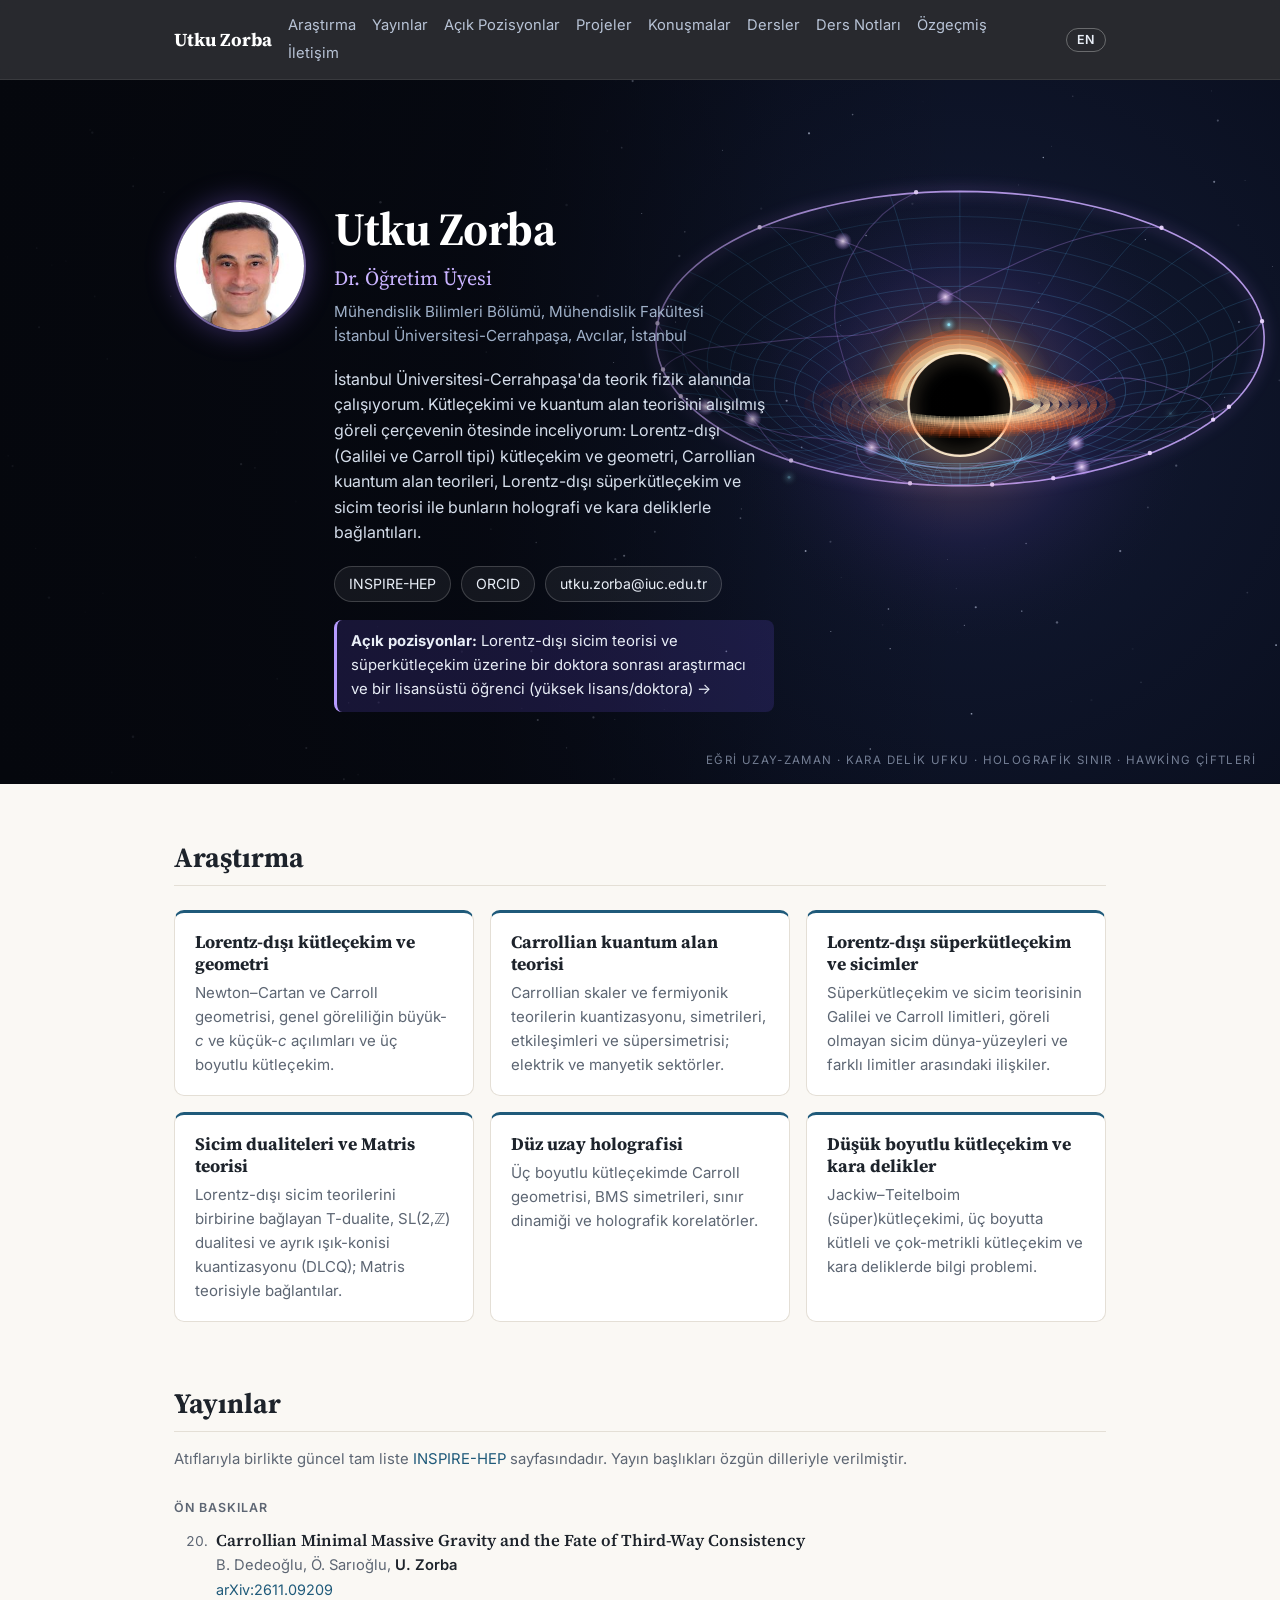
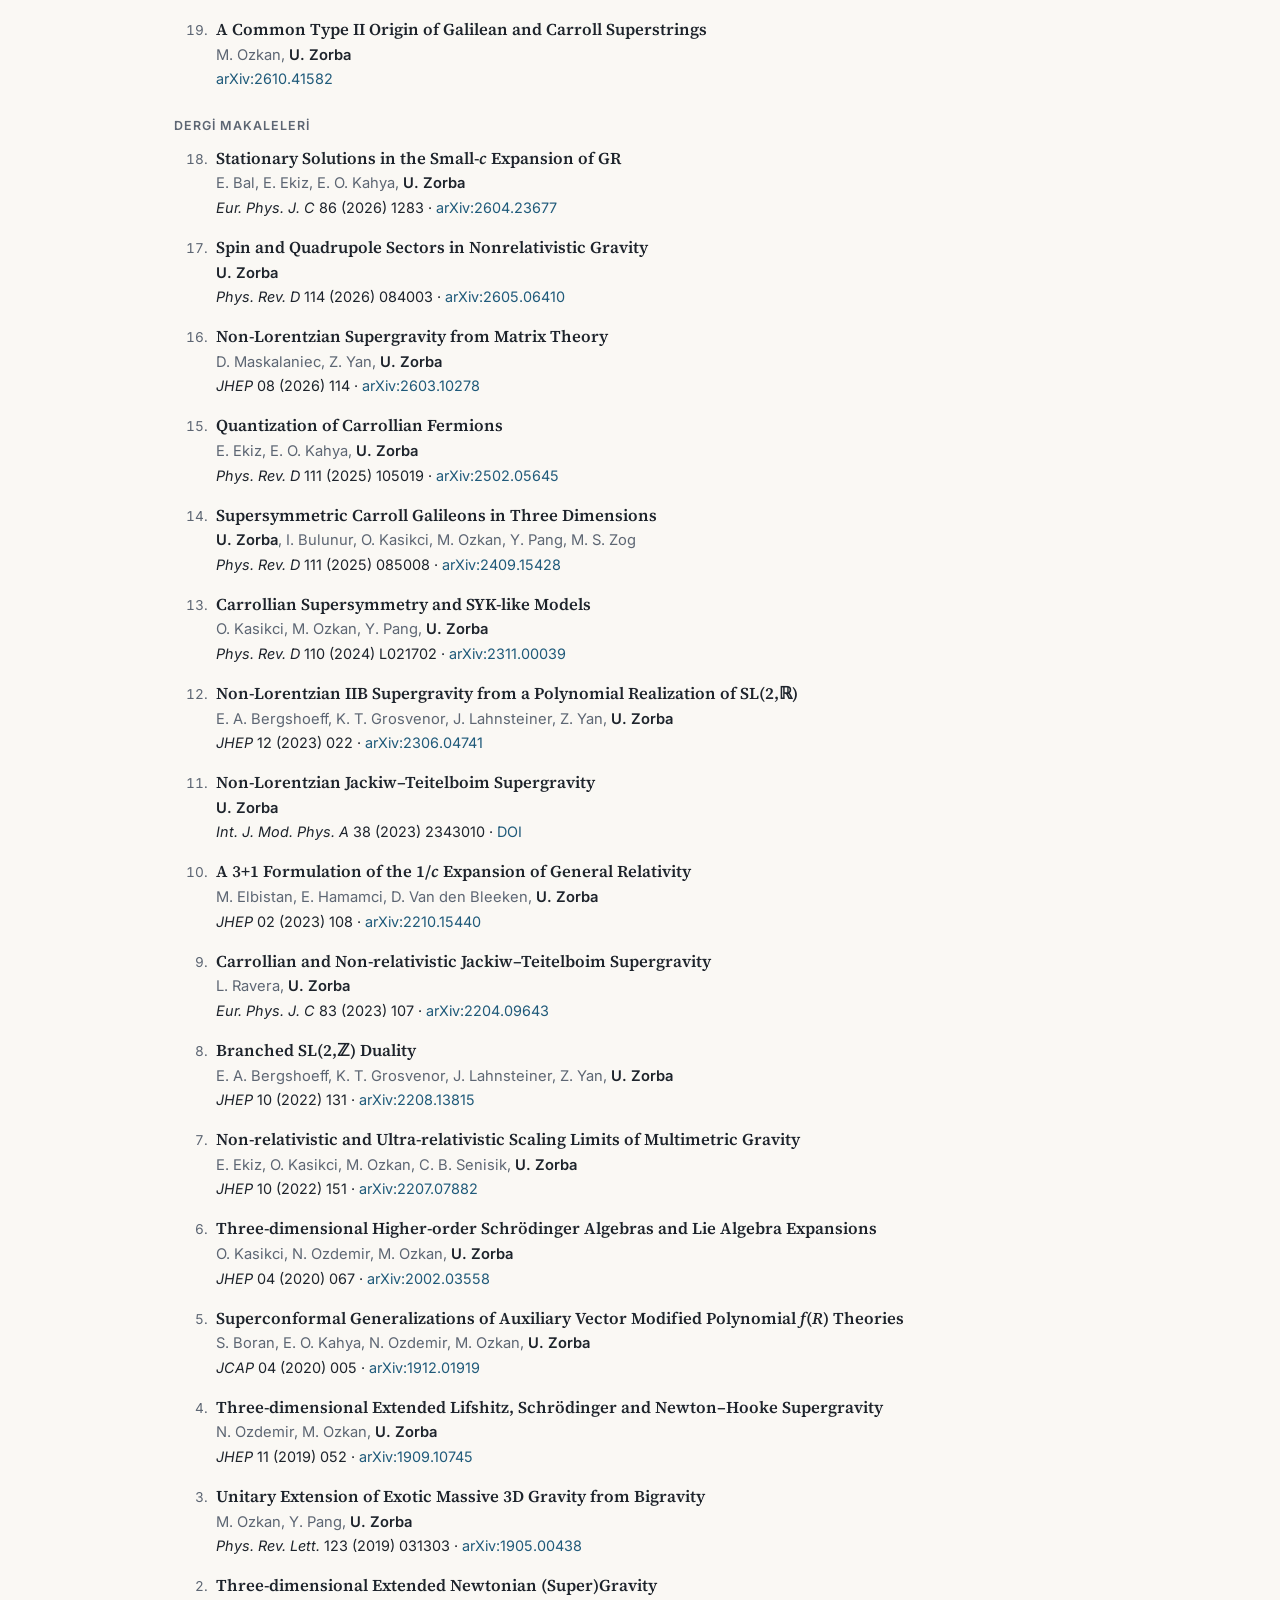
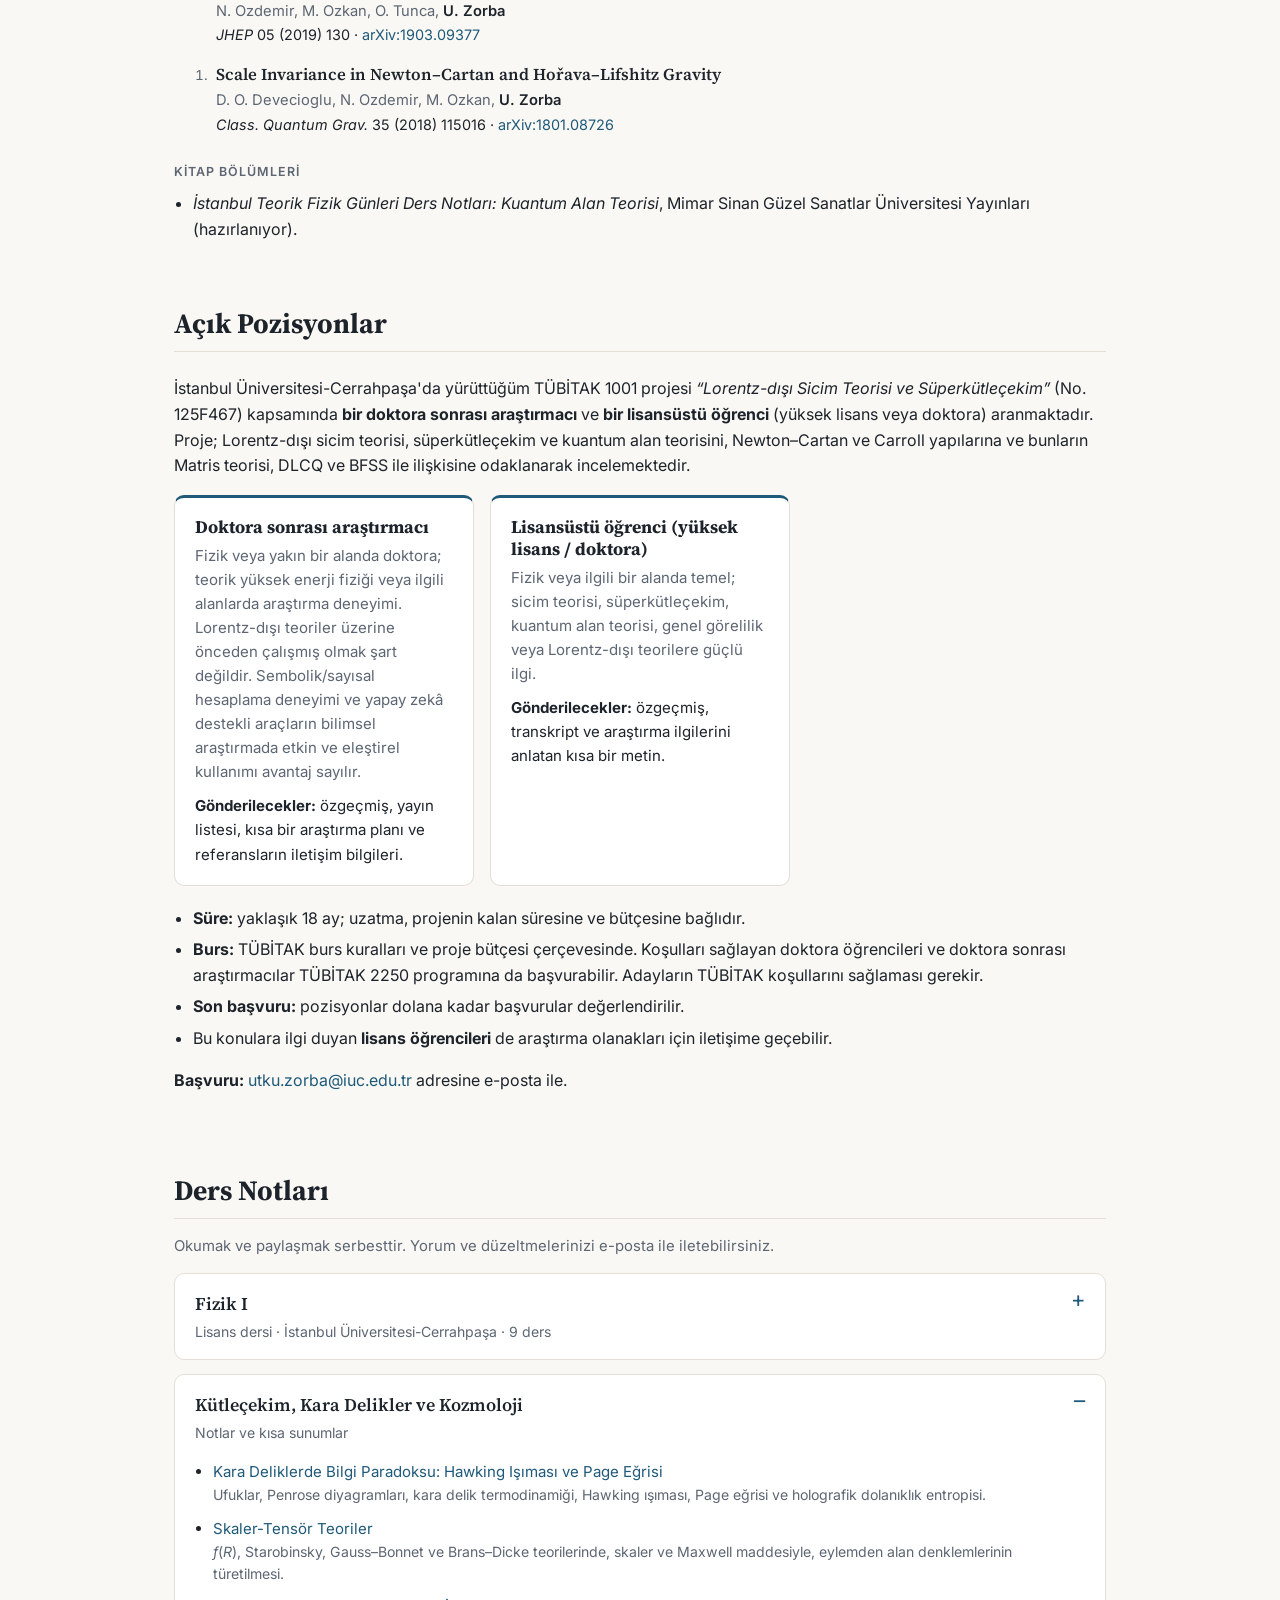
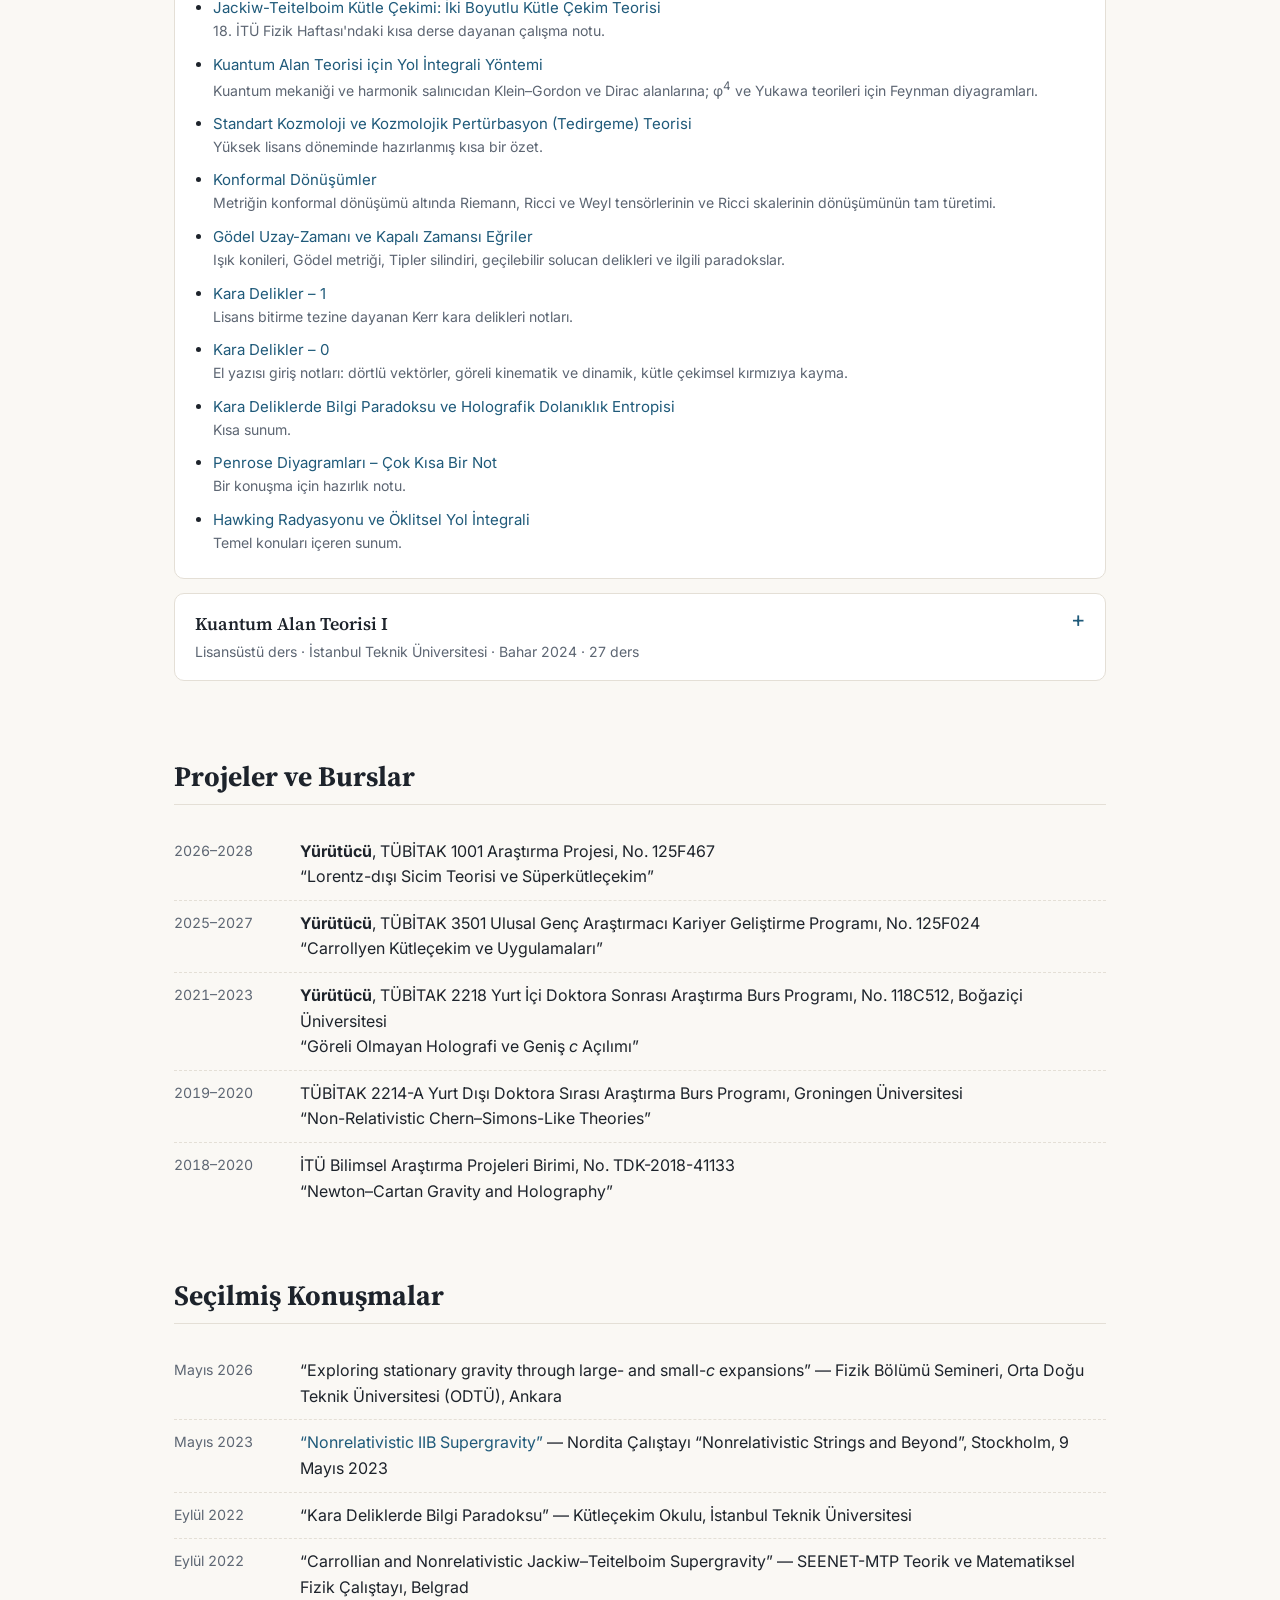
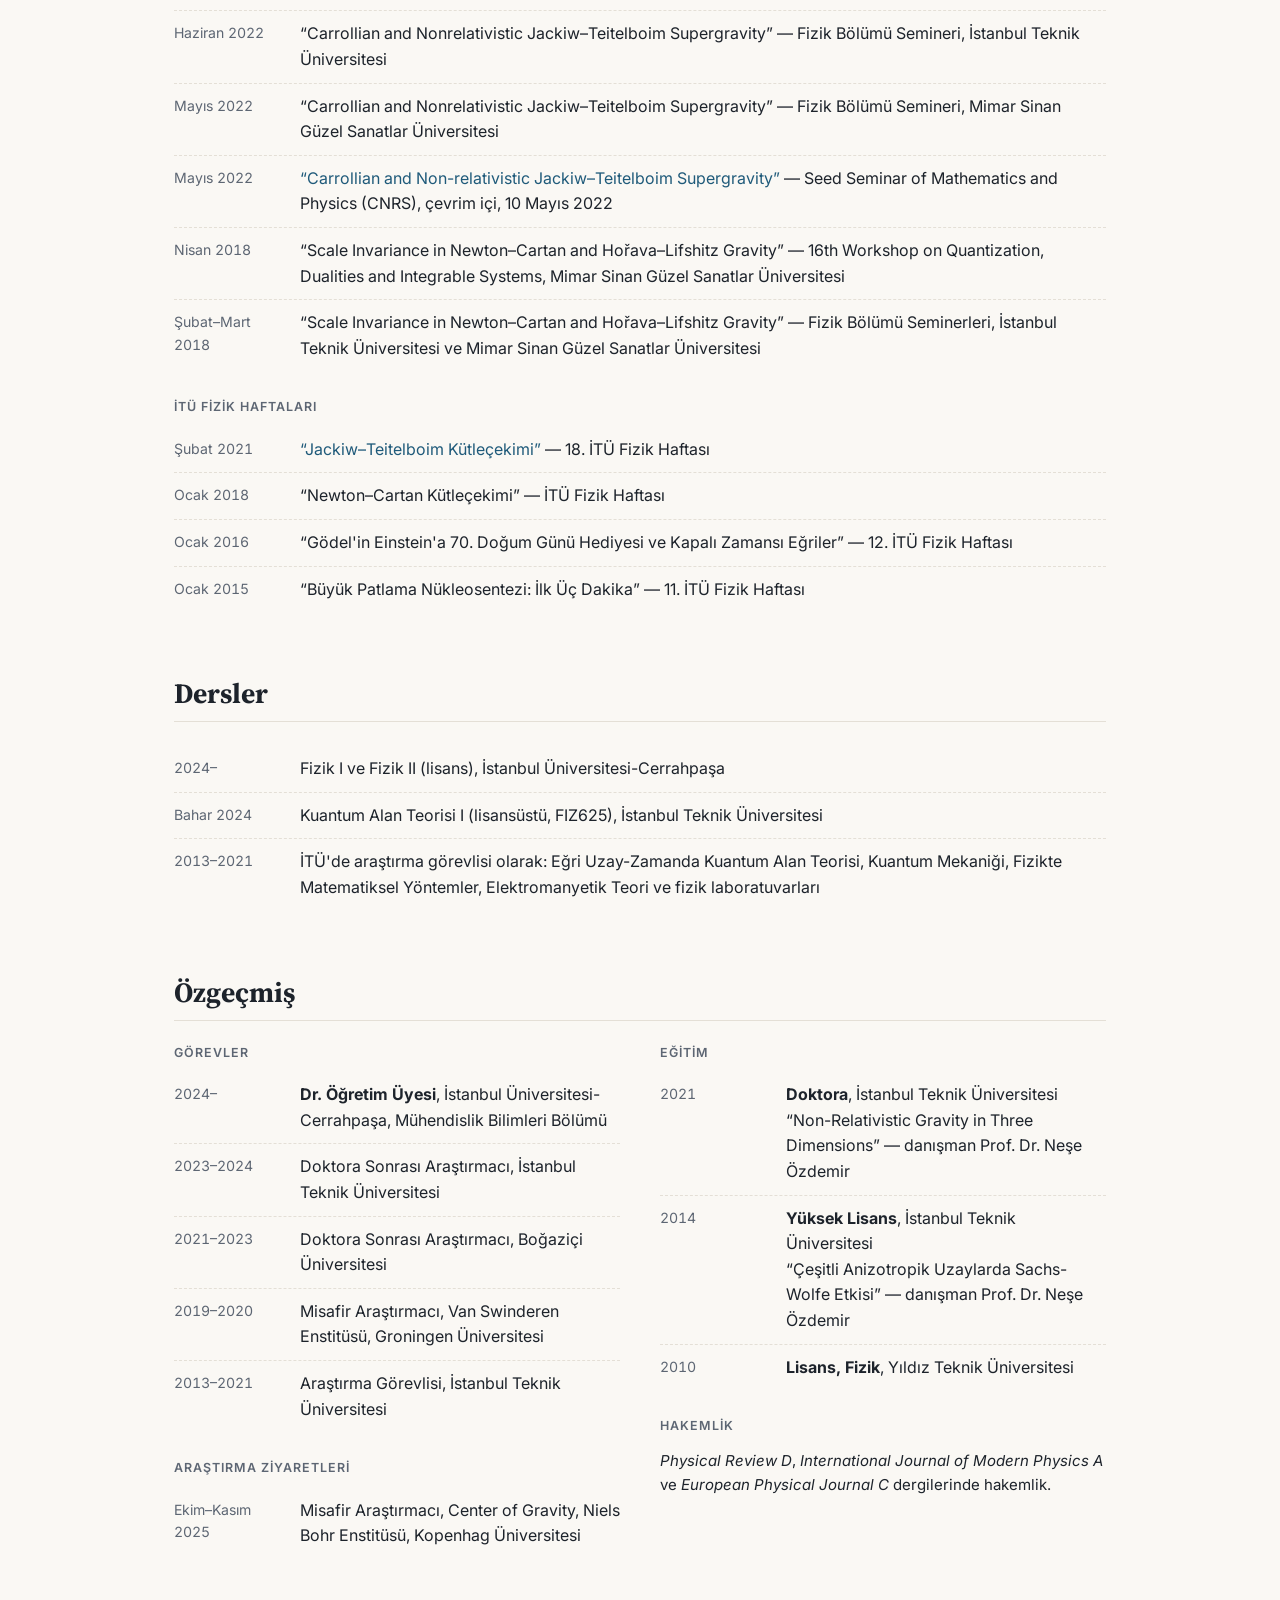
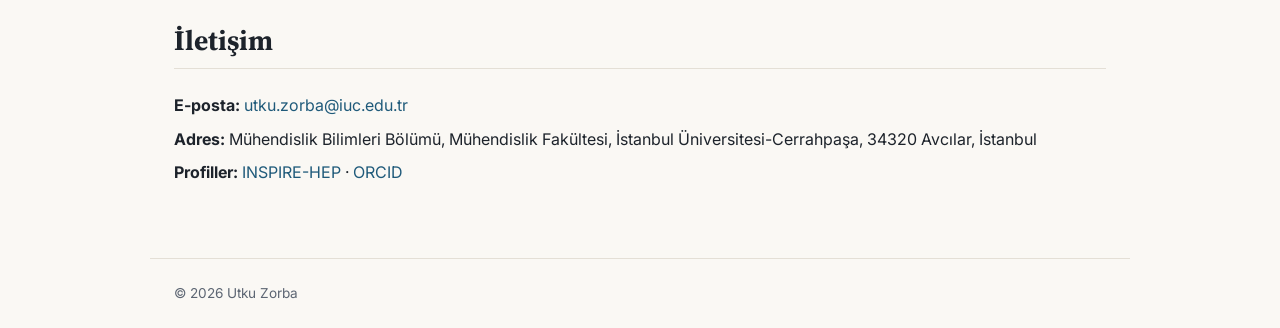
==== tr/index.html @ 846d59f5 "Add Seed Seminar and ITU Physics Week talks (TR)" ====
<!DOCTYPE html>
<html lang="tr">
<head>
<meta charset="utf-8">
<meta name="viewport" content="width=device-width, initial-scale=1">
<title>Utku Zorba — Teorik Fizikçi</title>
<meta name="description" content="Utku Zorba, İstanbul Üniversitesi-Cerrahpaşa Dr. Öğretim Üyesi. Lorentz-dışı kütleçekim, Carrollian alan teorileri, süperkütleçekim ve sicim teorisi üzerine çalışmalar.">
<link rel="icon" href="../favicon.svg" type="image/svg+xml">
<link rel="canonical" href="https://utkuzorba.github.io/tr/">
<link rel="alternate" hreflang="en" href="https://utkuzorba.github.io/">
<link rel="alternate" hreflang="tr" href="https://utkuzorba.github.io/tr/">
<meta property="og:type" content="website">
<meta property="og:url" content="https://utkuzorba.github.io/tr/">
<meta property="og:title" content="Utku Zorba — Teorik Fizikçi">
<meta property="og:description" content="İstanbul Üniversitesi-Cerrahpaşa Dr. Öğretim Üyesi. Lorentz-dışı kütleçekim, Carrollian alan teorileri, süperkütleçekim ve sicim teorisi.">
<meta name="twitter:card" content="summary">
<link rel="preconnect" href="https://fonts.googleapis.com">
<link rel="preconnect" href="https://fonts.gstatic.com" crossorigin>
<link href="https://fonts.googleapis.com/css2?family=Source+Serif+4:opsz,wght@8..60,400;8..60,600;8..60,700&family=Inter:wght@400;500;600&display=swap" rel="stylesheet">
<link rel="stylesheet" href="../style.css">
</head>
<body>

<header class="topbar">
  <nav class="nav">
    <a class="brand" href="#top">Utku Zorba</a>
    <div class="links">
      <a href="#research">Araştırma</a>
      <a href="#publications">Yayınlar</a>
      <a href="#positions">Açık Pozisyonlar</a>
      <a href="#grants">Projeler</a>
      <a href="#talks">Konuşmalar</a>
      <a href="#teaching">Dersler</a>
      <a href="#notes">Ders Notları</a>
      <a href="#cv">Özgeçmiş</a>
      <a href="#contact">İletişim</a>
    </div>
    <a class="lang" href="../" hreflang="en" lang="en">EN</a>
  </nav>
</header>

<section class="band" id="top" aria-label="Tanıtım">
  <canvas id="spacetime" aria-hidden="true"></canvas>
  <div class="band-shade" aria-hidden="true"></div>
  <div class="band-inner">
    <div class="hero">
      <div class="avatar"><img src="../photo.svg" alt="Utku Zorba"></div>
      <div class="hero-text">
        <h1>Utku Zorba</h1>
        <p class="role">Dr. Öğretim Üyesi</p>
        <p class="affil">Mühendislik Bilimleri Bölümü, Mühendislik Fakültesi<br>İstanbul Üniversitesi-Cerrahpaşa, Avcılar, İstanbul</p>
        <p class="bio">İstanbul Üniversitesi-Cerrahpaşa'da teorik fizik alanında çalışıyorum. Kütleçekimi ve kuantum alan teorisini alışılmış göreli çerçevenin ötesinde inceliyorum: Lorentz-dışı (Galilei ve Carroll tipi) kütleçekim ve geometri, Carrollian kuantum alan teorileri, Lorentz-dışı süperkütleçekim ve sicim teorisi ile bunların holografi ve kara deliklerle bağlantıları.</p>
        <div class="chips">
          <a class="chip" href="https://inspirehep.net/authors/1671467">INSPIRE-HEP</a>
          <a class="chip" href="https://orcid.org/0000-0003-4645-5417">ORCID</a>
          <a class="chip" href="mailto:utku.zorba@iuc.edu.tr">utku.zorba@iuc.edu.tr</a>
        </div>
        <a class="banner" href="#positions"><b>Açık pozisyonlar:</b> Lorentz-dışı sicim teorisi ve süperkütleçekim üzerine bir doktora sonrası araştırmacı ve bir lisansüstü öğrenci (yüksek lisans/doktora) →</a>
      </div>
    </div>
  </div>
  <p class="band-caption" aria-hidden="true">eğri uzay-zaman · kara delik ufku · holografik sınır · Hawking çiftleri</p>
</section>

<main>

  <section id="research">
    <h2>Araştırma</h2>
    <div class="cards">
      <article class="card">
        <h3>Lorentz-dışı kütleçekim ve geometri</h3>
        <p>Newton–Cartan ve Carroll geometrisi, genel göreliliğin büyük-<i>c</i> ve küçük-<i>c</i> açılımları ve üç boyutlu kütleçekim.</p>
      </article>
      <article class="card">
        <h3>Carrollian kuantum alan teorisi</h3>
        <p>Carrollian skaler ve fermiyonik teorilerin kuantizasyonu, simetrileri, etkileşimleri ve süpersimetrisi; elektrik ve manyetik sektörler.</p>
      </article>
      <article class="card">
        <h3>Lorentz-dışı süperkütleçekim ve sicimler</h3>
        <p>Süperkütleçekim ve sicim teorisinin Galilei ve Carroll limitleri, göreli olmayan sicim dünya-yüzeyleri ve farklı limitler arasındaki ilişkiler.</p>
      </article>
      <article class="card">
        <h3>Sicim dualiteleri ve Matris teorisi</h3>
        <p>Lorentz-dışı sicim teorilerini birbirine bağlayan T-dualite, SL(2,ℤ) dualitesi ve ayrık ışık-konisi kuantizasyonu (DLCQ); Matris teorisiyle bağlantılar.</p>
      </article>
      <article class="card">
        <h3>Düz uzay holografisi</h3>
        <p>Üç boyutlu kütleçekimde Carroll geometrisi, BMS simetrileri, sınır dinamiği ve holografik korelatörler.</p>
      </article>
      <article class="card">
        <h3>Düşük boyutlu kütleçekim ve kara delikler</h3>
        <p>Jackiw–Teitelboim (süper)kütleçekimi, üç boyutta kütleli ve çok-metrikli kütleçekim ve kara deliklerde bilgi problemi.</p>
      </article>
    </div>
  </section>

  <section id="publications">
    <h2>Yayınlar</h2>
    <p class="note">Atıflarıyla birlikte güncel tam liste <a href="https://inspirehep.net/authors/1671467">INSPIRE-HEP</a> sayfasındadır. Yayın başlıkları özgün dilleriyle verilmiştir.</p>

    <h3 class="sub">Ön baskılar</h3>
    <ol class="pubs" reversed start="20">
      <li><span class="t">Carrollian Minimal Massive Gravity and the Fate of Third-Way Consistency</span>
        <span class="a">B. Dedeoğlu, Ö. Sarıoğlu, <b>U. Zorba</b></span>
        <span class="j"><a href="https://arxiv.org/abs/2611.09209">arXiv:2611.09209</a></span></li>
      <li><span class="t">A Common Type II Origin of Galilean and Carroll Superstrings</span>
        <span class="a">M. Ozkan, <b>U. Zorba</b></span>
        <span class="j"><a href="https://arxiv.org/abs/2610.41582">arXiv:2610.41582</a></span></li>
    </ol>

    <h3 class="sub">Dergi makaleleri</h3>
    <ol class="pubs" reversed start="18">
      <li><span class="t">Stationary Solutions in the Small-<i>c</i> Expansion of GR</span>
        <span class="a">E. Bal, E. Ekiz, E. O. Kahya, <b>U. Zorba</b></span>
        <span class="j"><i>Eur. Phys. J. C</i> 86 (2026) 1283 · <a href="https://arxiv.org/abs/2604.23677">arXiv:2604.23677</a></span></li>
      <li><span class="t">Spin and Quadrupole Sectors in Nonrelativistic Gravity</span>
        <span class="a"><b>U. Zorba</b></span>
        <span class="j"><i>Phys. Rev. D</i> 114 (2026) 084003 · <a href="https://arxiv.org/abs/2605.06410">arXiv:2605.06410</a></span></li>
      <li><span class="t">Non-Lorentzian Supergravity from Matrix Theory</span>
        <span class="a">D. Maskalaniec, Z. Yan, <b>U. Zorba</b></span>
        <span class="j"><i>JHEP</i> 08 (2026) 114 · <a href="https://arxiv.org/abs/2603.10278">arXiv:2603.10278</a></span></li>
      <li><span class="t">Quantization of Carrollian Fermions</span>
        <span class="a">E. Ekiz, E. O. Kahya, <b>U. Zorba</b></span>
        <span class="j"><i>Phys. Rev. D</i> 111 (2025) 105019 · <a href="https://arxiv.org/abs/2502.05645">arXiv:2502.05645</a></span></li>
      <li><span class="t">Supersymmetric Carroll Galileons in Three Dimensions</span>
        <span class="a"><b>U. Zorba</b>, I. Bulunur, O. Kasikci, M. Ozkan, Y. Pang, M. S. Zog</span>
        <span class="j"><i>Phys. Rev. D</i> 111 (2025) 085008 · <a href="https://arxiv.org/abs/2409.15428">arXiv:2409.15428</a></span></li>
      <li><span class="t">Carrollian Supersymmetry and SYK-like Models</span>
        <span class="a">O. Kasikci, M. Ozkan, Y. Pang, <b>U. Zorba</b></span>
        <span class="j"><i>Phys. Rev. D</i> 110 (2024) L021702 · <a href="https://arxiv.org/abs/2311.00039">arXiv:2311.00039</a></span></li>
      <li><span class="t">Non-Lorentzian IIB Supergravity from a Polynomial Realization of SL(2,ℝ)</span>
        <span class="a">E. A. Bergshoeff, K. T. Grosvenor, J. Lahnsteiner, Z. Yan, <b>U. Zorba</b></span>
        <span class="j"><i>JHEP</i> 12 (2023) 022 · <a href="https://arxiv.org/abs/2306.04741">arXiv:2306.04741</a></span></li>
      <li><span class="t">Non-Lorentzian Jackiw–Teitelboim Supergravity</span>
        <span class="a"><b>U. Zorba</b></span>
        <span class="j"><i>Int. J. Mod. Phys. A</i> 38 (2023) 2343010 · <a href="https://doi.org/10.1142/S0217751X23430108">DOI</a></span></li>
      <li><span class="t">A 3+1 Formulation of the 1/<i>c</i> Expansion of General Relativity</span>
        <span class="a">M. Elbistan, E. Hamamci, D. Van den Bleeken, <b>U. Zorba</b></span>
        <span class="j"><i>JHEP</i> 02 (2023) 108 · <a href="https://arxiv.org/abs/2210.15440">arXiv:2210.15440</a></span></li>
      <li><span class="t">Carrollian and Non-relativistic Jackiw–Teitelboim Supergravity</span>
        <span class="a">L. Ravera, <b>U. Zorba</b></span>
        <span class="j"><i>Eur. Phys. J. C</i> 83 (2023) 107 · <a href="https://arxiv.org/abs/2204.09643">arXiv:2204.09643</a></span></li>
      <li><span class="t">Branched SL(2,ℤ) Duality</span>
        <span class="a">E. A. Bergshoeff, K. T. Grosvenor, J. Lahnsteiner, Z. Yan, <b>U. Zorba</b></span>
        <span class="j"><i>JHEP</i> 10 (2022) 131 · <a href="https://arxiv.org/abs/2208.13815">arXiv:2208.13815</a></span></li>
      <li><span class="t">Non-relativistic and Ultra-relativistic Scaling Limits of Multimetric Gravity</span>
        <span class="a">E. Ekiz, O. Kasikci, M. Ozkan, C. B. Senisik, <b>U. Zorba</b></span>
        <span class="j"><i>JHEP</i> 10 (2022) 151 · <a href="https://arxiv.org/abs/2207.07882">arXiv:2207.07882</a></span></li>
      <li><span class="t">Three-dimensional Higher-order Schrödinger Algebras and Lie Algebra Expansions</span>
        <span class="a">O. Kasikci, N. Ozdemir, M. Ozkan, <b>U. Zorba</b></span>
        <span class="j"><i>JHEP</i> 04 (2020) 067 · <a href="https://arxiv.org/abs/2002.03558">arXiv:2002.03558</a></span></li>
      <li><span class="t">Superconformal Generalizations of Auxiliary Vector Modified Polynomial <i>f</i>(<i>R</i>) Theories</span>
        <span class="a">S. Boran, E. O. Kahya, N. Ozdemir, M. Ozkan, <b>U. Zorba</b></span>
        <span class="j"><i>JCAP</i> 04 (2020) 005 · <a href="https://arxiv.org/abs/1912.01919">arXiv:1912.01919</a></span></li>
      <li><span class="t">Three-dimensional Extended Lifshitz, Schrödinger and Newton–Hooke Supergravity</span>
        <span class="a">N. Ozdemir, M. Ozkan, <b>U. Zorba</b></span>
        <span class="j"><i>JHEP</i> 11 (2019) 052 · <a href="https://arxiv.org/abs/1909.10745">arXiv:1909.10745</a></span></li>
      <li><span class="t">Unitary Extension of Exotic Massive 3D Gravity from Bigravity</span>
        <span class="a">M. Ozkan, Y. Pang, <b>U. Zorba</b></span>
        <span class="j"><i>Phys. Rev. Lett.</i> 123 (2019) 031303 · <a href="https://arxiv.org/abs/1905.00438">arXiv:1905.00438</a></span></li>
      <li><span class="t">Three-dimensional Extended Newtonian (Super)Gravity</span>
        <span class="a">N. Ozdemir, M. Ozkan, O. Tunca, <b>U. Zorba</b></span>
        <span class="j"><i>JHEP</i> 05 (2019) 130 · <a href="https://arxiv.org/abs/1903.09377">arXiv:1903.09377</a></span></li>
      <li><span class="t">Scale Invariance in Newton–Cartan and Hořava–Lifshitz Gravity</span>
        <span class="a">D. O. Devecioglu, N. Ozdemir, M. Ozkan, <b>U. Zorba</b></span>
        <span class="j"><i>Class. Quantum Grav.</i> 35 (2018) 115016 · <a href="https://arxiv.org/abs/1801.08726">arXiv:1801.08726</a></span></li>
    </ol>

    <h3 class="sub">Kitap bölümleri</h3>
    <ul class="plain">
      <li><i>İstanbul Teorik Fizik Günleri Ders Notları: Kuantum Alan Teorisi</i>, Mimar Sinan Güzel Sanatlar Üniversitesi Yayınları (hazırlanıyor).</li>
    </ul>
  </section>

  <section id="positions">
    <h2>Açık Pozisyonlar</h2>
    <p>İstanbul Üniversitesi-Cerrahpaşa'da yürüttüğüm TÜBİTAK 1001 projesi <i>“Lorentz-dışı Sicim Teorisi ve Süperkütleçekim”</i> (No. 125F467) kapsamında <b>bir doktora sonrası araştırmacı</b> ve <b>bir lisansüstü öğrenci</b> (yüksek lisans veya doktora) aranmaktadır. Proje; Lorentz-dışı sicim teorisi, süperkütleçekim ve kuantum alan teorisini, Newton–Cartan ve Carroll yapılarına ve bunların Matris teorisi, DLCQ ve BFSS ile ilişkisine odaklanarak incelemektedir.</p>
    <div class="cards">
      <article class="card">
        <h3>Doktora sonrası araştırmacı</h3>
        <p>Fizik veya yakın bir alanda doktora; teorik yüksek enerji fiziği veya ilgili alanlarda araştırma deneyimi. Lorentz-dışı teoriler üzerine önceden çalışmış olmak şart değildir. Sembolik/sayısal hesaplama deneyimi ve yapay zekâ destekli araçların bilimsel araştırmada etkin ve eleştirel kullanımı avantaj sayılır.</p>
        <p class="apply"><b>Gönderilecekler:</b> özgeçmiş, yayın listesi, kısa bir araştırma planı ve referansların iletişim bilgileri.</p>
      </article>
      <article class="card">
        <h3>Lisansüstü öğrenci (yüksek lisans / doktora)</h3>
        <p>Fizik veya ilgili bir alanda temel; sicim teorisi, süperkütleçekim, kuantum alan teorisi, genel görelilik veya Lorentz-dışı teorilere güçlü ilgi.</p>
        <p class="apply"><b>Gönderilecekler:</b> özgeçmiş, transkript ve araştırma ilgilerini anlatan kısa bir metin.</p>
      </article>
    </div>
    <ul class="facts">
      <li><b>Süre:</b> yaklaşık 18 ay; uzatma, projenin kalan süresine ve bütçesine bağlıdır.</li>
      <li><b>Burs:</b> TÜBİTAK burs kuralları ve proje bütçesi çerçevesinde. Koşulları sağlayan doktora öğrencileri ve doktora sonrası araştırmacılar TÜBİTAK 2250 programına da başvurabilir. Adayların TÜBİTAK koşullarını sağlaması gerekir.</li>
      <li><b>Son başvuru:</b> pozisyonlar dolana kadar başvurular değerlendirilir.</li>
      <li>Bu konulara ilgi duyan <b>lisans öğrencileri</b> de araştırma olanakları için iletişime geçebilir.</li>
    </ul>
    <p><b>Başvuru:</b> <a href="mailto:utku.zorba@iuc.edu.tr?subject=Basvuru%20-%20TUBITAK%20125F467">utku.zorba@iuc.edu.tr</a> adresine e-posta ile.</p>
  </section>

  <section id="notes">
    <h2>Ders Notları</h2>
    <p class="note">Okumak ve paylaşmak serbesttir. Yorum ve düzeltmelerinizi e-posta ile iletebilirsiniz.</p>

    <details class="course">
      <summary><span class="ct">Fizik I</span><span class="cm">Lisans dersi · İstanbul Üniversitesi-Cerrahpaşa · 9 ders</span></summary>
      <p class="hw"><a href="https://drive.google.com/file/d/1NrTIEtnL6W-pAZenk8ZIT7hHQrIuskRV/view?usp=sharing">1. Ders</a> · <a href="https://drive.google.com/file/d/1732t2oKmWef9qmLuSMAlQ6lxJPQqyuUj/view?usp=sharing">2. Ders</a> · <a href="https://drive.google.com/file/d/1R4B2L_JGSj7ya7BivmVloKr-MyeFs596/view?usp=sharing">3. Ders</a> · <a href="https://drive.google.com/file/d/1Ba0Rv0r6W6W-kdAxSIDbuEyC-YVE4Lew/view?usp=sharing">4. Ders</a> · <a href="https://drive.google.com/file/d/1i5XIFDBAtctxvqKlnqoPzGxIoy1JJRbM/view?usp=sharing">5. Ders</a> · <a href="https://drive.google.com/file/d/1RiZ2einaFW0khsd6_tGrUmgvzl_EANBE/view?usp=sharing">6. Ders</a> · <a href="https://drive.google.com/file/d/1WO3JV_Epa-E3qvayGTj2FNachiTznQV_/view?usp=sharing">7. Ders</a> · <a href="https://drive.google.com/file/d/1X617alQzhjDzUQeinBvuyxqDHjZ4frac/view?usp=sharing">8. Ders</a> · <a href="https://drive.google.com/file/d/1Nx_H_dI9n41uA_phAT_-UuSUSvJvHY7G/view?usp=sharing">9. Ders</a></p>
    </details>
    <details class="course" open>
      <summary><span class="ct">Kütleçekim, Kara Delikler ve Kozmoloji</span><span class="cm">Notlar ve kısa sunumlar</span></summary>
      <ul class="notelist rich">
        <li><a href="https://drive.google.com/file/d/1mqPrfByS0S1wtcX9-_LUtpLpLHxQ_5FW/view?usp=sharing">Kara Deliklerde Bilgi Paradoksu: Hawking Işıması ve Page Eğrisi</a><span>Ufuklar, Penrose diyagramları, kara delik termodinamiği, Hawking ışıması, Page eğrisi ve holografik dolanıklık entropisi.</span></li>
        <li><a href="https://drive.google.com/file/d/1TSP_Bs2n2fWwRhZmZAl6ZXuI9ntzk4Md/view?usp=sharing">Skaler-Tensör Teoriler</a><span><i>f</i>(<i>R</i>), Starobinsky, Gauss–Bonnet ve Brans–Dicke teorilerinde, skaler ve Maxwell maddesiyle, eylemden alan denklemlerinin türetilmesi.</span></li>
        <li><a href="https://drive.google.com/file/d/11Qq_4K54JdCpQEtfTRd2Ao2zUfFwvjU6/view?usp=sharing">Jackiw-Teitelboim Kütle Çekimi: İki Boyutlu Kütle Çekim Teorisi</a><span>18. İTÜ Fizik Haftası'ndaki kısa derse dayanan çalışma notu.</span></li>
        <li><a href="https://drive.google.com/file/d/1ZPzVWT6dmmDHruBBPAkbZUHLstS-LS3E/view?usp=sharing">Kuantum Alan Teorisi için Yol İntegrali Yöntemi</a><span>Kuantum mekaniği ve harmonik salınıcıdan Klein–Gordon ve Dirac alanlarına; φ<sup>4</sup> ve Yukawa teorileri için Feynman diyagramları.</span></li>
        <li><a href="https://drive.google.com/file/d/1YvqmIooOJk5IUTU22gFhji6zo9dbY0yQ/view?usp=sharing">Standart Kozmoloji ve Kozmolojik Pertürbasyon (Tedirgeme) Teorisi</a><span>Yüksek lisans döneminde hazırlanmış kısa bir özet.</span></li>
        <li><a href="https://drive.google.com/file/d/1h8h0kT-pFr7MSsT9oDb_tfX81l2el9dC/view?usp=sharing">Konformal Dönüşümler</a><span>Metriğin konformal dönüşümü altında Riemann, Ricci ve Weyl tensörlerinin ve Ricci skalerinin dönüşümünün tam türetimi.</span></li>
        <li><a href="https://drive.google.com/file/d/19zYsheujqynXu7LfXRsRXnYhPzcQtduE/view?usp=sharing">Gödel Uzay-Zamanı ve Kapalı Zamansı Eğriler</a><span>Işık konileri, Gödel metriği, Tipler silindiri, geçilebilir solucan delikleri ve ilgili paradokslar.</span></li>
        <li><a href="https://drive.google.com/file/d/1nKyTdbotSSz5lmwaNwO8Thh6H4W0IIGb/view?usp=sharing">Kara Delikler – 1</a><span>Lisans bitirme tezine dayanan Kerr kara delikleri notları.</span></li>
        <li><a href="https://drive.google.com/file/d/1x67Gp7TEbvxYim6dguV_-_mYnTVvdAeA/view?usp=sharing">Kara Delikler – 0</a><span>El yazısı giriş notları: dörtlü vektörler, göreli kinematik ve dinamik, kütle çekimsel kırmızıya kayma.</span></li>
        <li><a href="https://drive.google.com/file/d/1VbOTtR1o5QVRYzw8JeddcYnEOOCFArh_/view?usp=sharing">Kara Deliklerde Bilgi Paradoksu ve Holografik Dolanıklık Entropisi</a><span>Kısa sunum.</span></li>
        <li><a href="https://drive.google.com/file/d/11wxuC0S6zM-qQlfp7dkjEoCwj6zu6swR/view?usp=sharing">Penrose Diyagramları – Çok Kısa Bir Not</a><span>Bir konuşma için hazırlık notu.</span></li>
        <li><a href="https://drive.google.com/file/d/1euz-HLnx7qSOvST4XDyGAVCuvI4LoUOm/view?usp=sharing">Hawking Radyasyonu ve Öklitsel Yol İntegrali</a><span>Temel konuları içeren sunum.</span></li>
      </ul>
    </details>
    <details class="course">
      <summary><span class="ct">Kuantum Alan Teorisi I</span><span class="cm">Lisansüstü ders · İstanbul Teknik Üniversitesi · Bahar 2024 · 27 ders</span></summary>
      <ol class="notelist">
        <li><a href="https://drive.google.com/file/d/1yiSqs8T3fh4qnoQXm5lEy5N4vJVqnRmR/view?usp=sharing">Why Quantum Field Theory?</a></li>
        <li><a href="https://drive.google.com/file/d/1IG8ORPmumlz3rmutbiS0ueU8CgVlTwyY/view?usp=sharing">Relativistic Notation</a></li>
        <li><a href="https://drive.google.com/file/d/1SkjADrs72jSlNNI8-C_v5PeDcbaes2tb/view?usp=sharing">Classical Field Theory</a></li>
        <li><a href="https://drive.google.com/file/d/1FxqiyebXo1y7ZZwlKAgLLO0uXJCCQfxa/view?usp=sharing">Classical Symmetries and Conservation Laws</a></li>
        <li><a href="https://drive.google.com/file/d/19dCdHg0QR7WJ7Q8ALLUkgQFdqVJiZgRW/view?usp=sharing">Canonical Quantization I</a></li>
        <li><a href="https://drive.google.com/file/d/1AuEUBVBe3NGi4tQFv9qBoVd_IMYrlQwC/view?usp=sharing">Canonical Quantization II</a></li>
        <li><a href="https://drive.google.com/file/d/1MAn9ESaiutD3i5Y3zMm5Q7D-yXNRHSDk/view?usp=sharing">Canonical Quantization III (Complex Scalar Field)</a></li>
        <li><a href="https://drive.google.com/file/d/1wnjajYZsk-oHk9Qctm616vYBXq9ATYbZ/view?usp=sharing">Symmetries of Quantum Fields</a></li>
        <li><a href="https://drive.google.com/file/d/1Ie9mhp4e7Skjv0O49fF4CT0y1N9kkN3H/view?usp=sharing">Feynman Propagator</a></li>
        <li><a href="https://drive.google.com/file/d/1QQdPHA1X8HPiHtPnw7WndLGJSsXw_A_g/view?usp=sharing">LSZ Reduction</a></li>
        <li><a href="https://drive.google.com/file/d/1DPQCUXvMQ2wYhnewhGY2T5Vuaq75QdPy/view?usp=sharing">Path Integral in Quantum Mechanics I</a></li>
        <li><a href="https://drive.google.com/file/d/1h9HCDAL2jHQ_XPFqABcyPskIdrI7pBoM/view?usp=sharing">Path Integral in Quantum Mechanics II</a></li>
        <li><a href="https://drive.google.com/file/d/13jZo1vFllrKNcM9gGW15pHryWxWqpuJv/view?usp=sharing">Path Integral in Quantum Mechanics III</a></li>
        <li><a href="https://drive.google.com/file/d/1gM3aTMBU79a3oPPo-iwY_QbM7MWv-ips/view?usp=sharing">Path Integral in Quantum Fields I</a></li>
        <li><a href="https://drive.google.com/file/d/1krZJUdW_RrdLRzCsvDob8w-GnG2r0Inf/view?usp=sharing">Path Integral in Quantum Fields II</a></li>
        <li><a href="https://drive.google.com/file/d/1IeZ0zzVij6sHsKlGXW3iAdiQ4ggl6f27/view?usp=sharing">Path Integral in Quantum Fields III</a></li>
        <li><a href="https://drive.google.com/file/d/1Owmx7Acrs0H1QinVAENj9RSimk47cG3A/view?usp=sharing">Path Integral in Quantum Fields IV</a></li>
        <li><a href="https://drive.google.com/file/d/1azZxm3-Bcows-d3i0q2HaNDgCH3-ksza/view?usp=sharing">Path Integral in Quantum Fields V</a></li>
        <li><a href="https://drive.google.com/file/d/1zy6kwQk7exsC8FfhQrWwX2Wv3FfNNQsF/view?usp=sharing">Dimensional Analysis</a></li>
        <li><a href="https://drive.google.com/file/d/1Lo0eR6lz7NkePbwu90fVL8nFR-AqWk4Y/view?usp=sharing">Cross Section and Decay Rates</a></li>
        <li><a href="https://drive.google.com/file/d/1nIjNKwwDSxEUJoq2Kt20GKkvJlrgpwMj/view?usp=sharing">Lehmann–Källén Form of the Exact Propagator</a></li>
        <li><a href="https://drive.google.com/file/d/1W91fwt6QYplk6u5XckaLKCTSkCcLPUOQ/view?usp=sharing">Exact Propagator and Field Strength Renormalization</a></li>
        <li><a href="https://drive.google.com/file/d/1Quen3LTuhvWfSzoZW-wK1X9yULZ5OIsq/view?usp=sharing">Summary</a></li>
        <li><a href="https://drive.google.com/file/d/16vt1f1YeeIPSuBScaM98zzm5Abb5zQWZ/view?usp=sharing">Systematic Renormalization</a></li>
        <li><a href="https://drive.google.com/file/d/1DpiNbY9R9LbcB7FW0hRNvkZbIZHiWQgP/view?usp=sharing">Dimensional Regularization</a></li>
        <li><a href="https://drive.google.com/file/d/1edu3UQuLJLs7vNMykaLCl6vYvTNRtQ95/view?usp=sharing">Loop Corrections</a></li>
        <li><a href="https://drive.google.com/file/d/1CBqFGCth255hhlFmroUyqJGwXr5xRM8Y/view?usp=sharing">Callan–Symanzik Equation</a></li>
      </ol>
      <p class="hw"><b>Ödevler ve sınav:</b> <a href="https://drive.google.com/file/d/1axdac0fJTR1dPRSkUlOOW-VJlrsRUbCD/view?usp=sharing">Ödev 1</a> · <a href="https://drive.google.com/file/d/1VQCuLfMSIX9omg2_mwFKX4CXciR5R4QZ/view?usp=sharing">Ödev 2</a> · <a href="https://drive.google.com/file/d/1b9SffTGer97pMHvs4Hx9pAkcw3hTk6u2/view?usp=sharing">Ödev 3</a> · <a href="https://drive.google.com/file/d/1OCMQUKPHHNh3L88uyeBLcFLaUZfTQA1Q/view?usp=sharing">Ödev 4</a> · <a href="https://drive.google.com/file/d/13FPatI1bON_yBF7M8pVDs0htHjm_ukjK/view?usp=sharing">Ödev 5</a> · <a href="https://drive.google.com/file/d/11VacNlblCTUbq-R_JAdODUEjo4qRV-91/view?usp=sharing">Final sınavı</a></p>
    </details>
  </section>

  <section id="grants">
    <h2>Projeler ve Burslar</h2>
    <ul class="timeline">
      <li><span class="when">2026–2028</span><div><b>Yürütücü</b>, TÜBİTAK 1001 Araştırma Projesi, No. 125F467<br>“Lorentz-dışı Sicim Teorisi ve Süperkütleçekim”</div></li>
      <li><span class="when">2025–2027</span><div><b>Yürütücü</b>, TÜBİTAK 3501 Ulusal Genç Araştırmacı Kariyer Geliştirme Programı, No. 125F024<br>“Carrollyen Kütleçekim ve Uygulamaları”</div></li>
      <li><span class="when">2021–2023</span><div><b>Yürütücü</b>, TÜBİTAK 2218 Yurt İçi Doktora Sonrası Araştırma Burs Programı, No. 118C512, Boğaziçi Üniversitesi<br>“Göreli Olmayan Holografi ve Geniş <i>c</i> Açılımı”</div></li>
      <li><span class="when">2019–2020</span><div>TÜBİTAK 2214-A Yurt Dışı Doktora Sırası Araştırma Burs Programı, Groningen Üniversitesi<br>“Non-Relativistic Chern–Simons-Like Theories”</div></li>
      <li><span class="when">2018–2020</span><div>İTÜ Bilimsel Araştırma Projeleri Birimi, No. TDK-2018-41133<br>“Newton–Cartan Gravity and Holography”</div></li>
    </ul>
  </section>

  <section id="talks">
    <h2>Seçilmiş Konuşmalar</h2>
    <ul class="timeline">
      <li><span class="when">Mayıs 2026</span><div>“Exploring stationary gravity through large- and small-<i>c</i> expansions” — Fizik Bölümü Semineri, Orta Doğu Teknik Üniversitesi (ODTÜ), Ankara</div></li>
      <li><span class="when">Mayıs 2023</span><div><a href="https://indico.fysik.su.se/event/8008/contributions/12442/">“Nonrelativistic IIB Supergravity”</a> — Nordita Çalıştayı “Nonrelativistic Strings and Beyond”, Stockholm, 9 Mayıs 2023</div></li>
      <li><span class="when">Eylül 2022</span><div>“Kara Deliklerde Bilgi Paradoksu” — Kütleçekim Okulu, İstanbul Teknik Üniversitesi</div></li>
      <li><span class="when">Eylül 2022</span><div>“Carrollian and Nonrelativistic Jackiw–Teitelboim Supergravity” — SEENET-MTP Teorik ve Matematiksel Fizik Çalıştayı, Belgrad</div></li>
      <li><span class="when">Haziran 2022</span><div>“Carrollian and Nonrelativistic Jackiw–Teitelboim Supergravity” — Fizik Bölümü Semineri, İstanbul Teknik Üniversitesi</div></li>
      <li><span class="when">Mayıs 2022</span><div>“Carrollian and Nonrelativistic Jackiw–Teitelboim Supergravity” — Fizik Bölümü Semineri, Mimar Sinan Güzel Sanatlar Üniversitesi</div></li>
      <li><span class="when">Mayıs 2022</span><div><a href="https://seedseminar.apps.math.cnrs.fr/talks/talk12/">“Carrollian and Non-relativistic Jackiw–Teitelboim Supergravity”</a> — Seed Seminar of Mathematics and Physics (CNRS), çevrim içi, 10 Mayıs 2022</div></li>
      <li><span class="when">Nisan 2018</span><div>“Scale Invariance in Newton–Cartan and Hořava–Lifshitz Gravity” — 16th Workshop on Quantization, Dualities and Integrable Systems, Mimar Sinan Güzel Sanatlar Üniversitesi</div></li>
      <li><span class="when">Şubat–Mart 2018</span><div>“Scale Invariance in Newton–Cartan and Hořava–Lifshitz Gravity” — Fizik Bölümü Seminerleri, İstanbul Teknik Üniversitesi ve Mimar Sinan Güzel Sanatlar Üniversitesi</div></li>
    </ul>

    <h3 class="sub">İTÜ Fizik Haftaları</h3>
    <ul class="timeline">
      <li><span class="when">Şubat 2021</span><div><a href="https://drive.google.com/file/d/11Qq_4K54JdCpQEtfTRd2Ao2zUfFwvjU6/view?usp=sharing">“Jackiw–Teitelboim Kütleçekimi”</a> — 18. İTÜ Fizik Haftası</div></li>
      <li><span class="when">Ocak 2018</span><div>“Newton–Cartan Kütleçekimi” — İTÜ Fizik Haftası</div></li>
      <li><span class="when">Ocak 2016</span><div>“Gödel'in Einstein'a 70. Doğum Günü Hediyesi ve Kapalı Zamansı Eğriler” — 12. İTÜ Fizik Haftası</div></li>
      <li><span class="when">Ocak 2015</span><div>“Büyük Patlama Nükleosentezi: İlk Üç Dakika” — 11. İTÜ Fizik Haftası</div></li>
    </ul>
  </section>

  <section id="teaching">
    <h2>Dersler</h2>
    <ul class="timeline">
      <li><span class="when">2024–</span><div>Fizik I ve Fizik II (lisans), İstanbul Üniversitesi-Cerrahpaşa</div></li>
      <li><span class="when">Bahar 2024</span><div>Kuantum Alan Teorisi I (lisansüstü, FIZ625), İstanbul Teknik Üniversitesi</div></li>
      <li><span class="when">2013–2021</span><div>İTÜ'de araştırma görevlisi olarak: Eğri Uzay-Zamanda Kuantum Alan Teorisi, Kuantum Mekaniği, Fizikte Matematiksel Yöntemler, Elektromanyetik Teori ve fizik laboratuvarları</div></li>
    </ul>
  </section>

  <section id="cv">
    <h2>Özgeçmiş</h2>
    <div class="two">
      <div>
        <h3 class="sub">Görevler</h3>
        <ul class="timeline">
          <li><span class="when">2024–</span><div><b>Dr. Öğretim Üyesi</b>, İstanbul Üniversitesi-Cerrahpaşa, Mühendislik Bilimleri Bölümü</div></li>
          <li><span class="when">2023–2024</span><div>Doktora Sonrası Araştırmacı, İstanbul Teknik Üniversitesi</div></li>
          <li><span class="when">2021–2023</span><div>Doktora Sonrası Araştırmacı, Boğaziçi Üniversitesi</div></li>
          <li><span class="when">2019–2020</span><div>Misafir Araştırmacı, Van Swinderen Enstitüsü, Groningen Üniversitesi</div></li>
          <li><span class="when">2013–2021</span><div>Araştırma Görevlisi, İstanbul Teknik Üniversitesi</div></li>
        </ul>
        <h3 class="sub">Araştırma ziyaretleri</h3>
        <ul class="timeline">
          <li><span class="when">Ekim–Kasım 2025</span><div>Misafir Araştırmacı, Center of Gravity, Niels Bohr Enstitüsü, Kopenhag Üniversitesi</div></li>
        </ul>
      </div>
      <div>
        <h3 class="sub">Eğitim</h3>
        <ul class="timeline">
          <li><span class="when">2021</span><div><b>Doktora</b>, İstanbul Teknik Üniversitesi<br>“Non-Relativistic Gravity in Three Dimensions” — danışman Prof. Dr. Neşe Özdemir</div></li>
          <li><span class="when">2014</span><div><b>Yüksek Lisans</b>, İstanbul Teknik Üniversitesi<br>“Çeşitli Anizotropik Uzaylarda Sachs-Wolfe Etkisi” — danışman Prof. Dr. Neşe Özdemir</div></li>
          <li><span class="when">2010</span><div><b>Lisans, Fizik</b>, Yıldız Teknik Üniversitesi</div></li>
        </ul>
        <h3 class="sub">Hakemlik</h3>
        <p class="small"><i>Physical Review D</i>, <i>International Journal of Modern Physics A</i> ve <i>European Physical Journal C</i> dergilerinde hakemlik.</p>
      </div>
    </div>
  </section>

  <section id="contact">
    <h2>İletişim</h2>
    <div class="contact">
      <p><b>E-posta:</b> <a href="mailto:utku.zorba@iuc.edu.tr">utku.zorba@iuc.edu.tr</a></p>
      <p><b>Adres:</b> Mühendislik Bilimleri Bölümü, Mühendislik Fakültesi, İstanbul Üniversitesi-Cerrahpaşa, 34320 Avcılar, İstanbul</p>
      <p><b>Profiller:</b> <a href="https://inspirehep.net/authors/1671467">INSPIRE-HEP</a> · <a href="https://orcid.org/0000-0003-4645-5417">ORCID</a></p>
    </div>
  </section>

</main>

<footer class="foot">© 2026 Utku Zorba</footer>

<script src="../hero.js"></script>
</body>
</html>
---- style.css ----
:root {
  --bg: #faf8f4;
  --surface: #ffffff;
  --ink: #1d232b;
  --muted: #5d6673;
  --line: #e4dfd6;
  --accent: #1f5a7a;
  --accent-soft: #e5eef3;
  --serif: "Source Serif 4", Georgia, "Times New Roman", serif;
  --sans: "Inter", system-ui, -apple-system, "Segoe UI", sans-serif;
}
@media (prefers-color-scheme: dark) {
  :root {
    --bg: #14181d;
    --surface: #1b2027;
    --ink: #e7e9ec;
    --muted: #9aa3ae;
    --line: #2c333c;
    --accent: #7fb6d5;
    --accent-soft: #1f2d37;
  }
}

* { box-sizing: border-box; }
html { scroll-behavior: smooth; scroll-padding-top: 72px; }
body {
  margin: 0;
  background: var(--bg);
  color: var(--ink);
  font-family: var(--sans);
  font-size: 16px;
  line-height: 1.6;
}
a { color: var(--accent); text-decoration: none; }
a:hover { text-decoration: underline; }

/* top bar */
.topbar {
  position: sticky; top: 0; z-index: 10;
  background: color-mix(in srgb, var(--bg) 88%, transparent);
  backdrop-filter: blur(8px);
  border-bottom: 1px solid var(--line);
}
.nav {
  max-width: 980px; margin: 0 auto; padding: 14px 24px;
  display: flex; align-items: center; justify-content: space-between; gap: 16px;
}
.brand { font-family: var(--serif); font-weight: 700; font-size: 1.15rem; color: var(--ink); }
.links { display: flex; flex-wrap: wrap; gap: 4px 18px; font-size: .92rem; }
.links a { color: var(--muted); }
.links a:hover { color: var(--accent); text-decoration: none; }

main { max-width: 980px; margin: 0 auto; padding: 0 24px; }
section { padding: 56px 0 8px; }
h1, h2, h3 { font-family: var(--serif); line-height: 1.25; }
h2 {
  font-size: 1.75rem; margin: 0 0 24px;
  padding-bottom: 10px; border-bottom: 1px solid var(--line);
}
h3 { font-size: 1.1rem; margin: 0 0 6px; }
h3.sub {
  font-family: var(--sans); font-size: .78rem; font-weight: 600;
  letter-spacing: .08em; text-transform: uppercase; color: var(--muted);
  margin: 28px 0 12px;
}

/* hero */
.hero {
  display: grid; grid-template-columns: 150px 1fr; gap: 36px; align-items: start;
  padding-top: 64px;
}
.avatar {
  width: 150px; height: 150px; border-radius: 50%;
  display: grid; place-items: center;
  background: var(--accent-soft); color: var(--accent);
  font-family: var(--serif); font-size: 3rem; font-weight: 600;
  border: 1px solid var(--line);
}
.avatar img { width: 100%; height: 100%; object-fit: cover; border-radius: 50%; }
.hero h1 { font-size: 2.6rem; margin: 0; }
.role { font-family: var(--serif); font-size: 1.25rem; color: var(--accent); margin: 4px 0 6px; }
.affil { color: var(--muted); margin: 0 0 18px; font-size: .95rem; }
.bio { margin: 0 0 20px; max-width: 62ch; }
.chips { display: flex; flex-wrap: wrap; gap: 10px; }
.chip {
  font-size: .88rem; padding: 6px 14px; border-radius: 999px;
  border: 1px solid var(--line); background: var(--surface); color: var(--ink);
}
.chip:hover { border-color: var(--accent); color: var(--accent); text-decoration: none; }

.banner {
  display: block; margin-top: 18px; max-width: 62ch;
  padding: 10px 14px; border-radius: 8px;
  background: var(--accent-soft); color: var(--ink);
  border-left: 3px solid var(--accent); font-size: .93rem;
}
.banner:hover { text-decoration: none; border-left-width: 6px; }
.card p + p { margin-top: 10px; }
.card .apply { color: var(--ink); }
.facts { padding-left: 1.2em; margin: 20px 0 12px; }
.facts li { margin-bottom: 6px; }

/* research cards */
.cards { display: grid; grid-template-columns: repeat(auto-fill, minmax(280px, 1fr)); gap: 16px; }
.card {
  background: var(--surface); border: 1px solid var(--line); border-radius: 10px;
  padding: 18px 20px; border-top: 3px solid var(--accent);
}
.card p { margin: 0; color: var(--muted); font-size: .94rem; }

/* publications */
.note { color: var(--muted); font-size: .93rem; margin: -8px 0 0; }
.pubs { padding-left: 2.4em; margin: 0; }
.pubs li { margin: 0 0 16px; padding-left: 4px; }
.pubs li::marker { color: var(--muted); font-size: .85rem; }
.pubs span { display: block; }
.pubs .t { font-family: var(--serif); font-weight: 600; font-size: 1.04rem; }
.pubs .a { color: var(--muted); font-size: .92rem; }
.pubs .a b { color: var(--ink); font-weight: 600; }
.pubs .j { font-size: .9rem; }
.plain { padding-left: 1.2em; margin: 0; }

/* timeline lists */
.timeline { list-style: none; padding: 0; margin: 0; }
.timeline li {
  display: grid; grid-template-columns: 110px 1fr; gap: 16px;
  padding: 10px 0; border-bottom: 1px dashed var(--line);
}
.timeline li:last-child { border-bottom: 0; }
.when { color: var(--muted); font-size: .88rem; font-variant-numeric: tabular-nums; padding-top: 1px; }

.two { display: grid; grid-template-columns: 1fr 1fr; gap: 40px; }
.two h3.sub:first-child { margin-top: 0; }
.small { font-size: .94rem; }

.contact p { margin: 0 0 8px; }

.foot {
  max-width: 980px; margin: 56px auto 0; padding: 24px;
  border-top: 1px solid var(--line); color: var(--muted); font-size: .85rem;
}

@media (max-width: 760px) {
  .nav { flex-direction: column; align-items: stretch; gap: 4px; padding: 10px 16px; }
  .links { flex-wrap: nowrap; overflow-x: auto; white-space: nowrap; gap: 0 16px; font-size: .88rem;
           padding-bottom: 4px; scrollbar-width: none; -webkit-overflow-scrolling: touch; }
  .links::-webkit-scrollbar { display: none; }
  html { scroll-padding-top: 96px; }
  .hero { grid-template-columns: 1fr; gap: 20px; padding-top: 40px; }
  .avatar { width: 110px; height: 110px; font-size: 2.2rem; }
  .hero h1 { font-size: 2.1rem; }
  .two { grid-template-columns: 1fr; gap: 0; }
  .timeline li { grid-template-columns: 1fr; gap: 0; }
}


/* lecture notes */
.course {
  background: var(--surface); border: 1px solid var(--line); border-radius: 10px;
  margin: 14px 0; padding: 0 20px;
}
.course summary {
  cursor: pointer; list-style: none; padding: 16px 0;
  display: flex; flex-direction: column; gap: 2px; position: relative; padding-right: 28px;
}
.course summary::-webkit-details-marker { display: none; }
.course summary::after {
  content: "+"; position: absolute; right: 0; top: 14px;
  font-size: 1.4rem; color: var(--accent); line-height: 1;
}
.course[open] summary::after { content: "–"; }
.course .ct { font-family: var(--serif); font-weight: 600; font-size: 1.12rem; }
.course .cm { color: var(--muted); font-size: .88rem; }
.tag {
  display: inline-block; font-size: .75rem; padding: 0 8px; border-radius: 999px;
  background: var(--accent-soft); color: var(--accent);
}
.notelist { margin: 0 0 14px; padding-left: 1.8em; columns: 2; column-gap: 32px; font-size: .94rem; }
.notelist li { break-inside: avoid; margin-bottom: 4px; }
.notelist.rich { columns: 1; padding-left: 1.2em; }
.notelist.rich li { margin-bottom: 10px; }
.notelist.rich span { display: block; color: var(--muted); font-size: .88rem; }
.hw { font-size: .92rem; margin: 0 0 16px; line-height: 1.9; }
@media (max-width: 760px) { .notelist { columns: 1; } }

/* intro band with live spacetime scene */
.band {
  position: relative; overflow: hidden; color: #e9eef7;
  background: #05070d; min-height: 560px;
  display: flex; align-items: center;
}
#spacetime { position: absolute; inset: 0; width: 100%; height: 100%; display: block; }
.band-shade {
  position: absolute; inset: 0; pointer-events: none;
  background: linear-gradient(90deg, rgba(5,7,13,.92) 0%, rgba(5,7,13,.78) 38%, rgba(5,7,13,.15) 62%, rgba(5,7,13,0) 75%);
}
.band-inner { position: relative; width: 100%; max-width: 980px; margin: 0 auto; padding: 0 24px; }
.band .hero { padding: 64px 0; grid-template-columns: 132px 1fr; gap: 28px; max-width: 600px; }
.band .avatar { width: 132px; height: 132px; border: 2px solid rgba(205,170,255,.55); box-shadow: 0 0 28px rgba(150,110,255,.35); background: #10162a; }
.band h1 { color: #fff; font-size: 2.9rem; letter-spacing: -.01em; }
.band .role { color: #c9b3ff; }
.band .affil { color: #9fb0c8; }
.band .bio { color: #d5deeb; }
.band .chip { background: rgba(255,255,255,.06); border-color: rgba(255,255,255,.18); color: #e9eef7; }
.band .chip:hover { border-color: #9be3ff; color: #9be3ff; }
.band .banner { background: rgba(120,90,255,.16); border-left-color: #b79bff; color: #e9eef7; }
.band-caption {
  position: absolute; right: 24px; bottom: 14px; margin: 0;
  font-size: .72rem; letter-spacing: .12em; text-transform: uppercase; color: rgba(200,215,240,.55);
}
@media (max-width: 760px) {
  .band { min-height: 0; display: block; padding-top: 300px; }
  .band-shade { background: linear-gradient(180deg, rgba(5,7,13,0) 0px, rgba(5,7,13,0) 230px, rgba(5,7,13,.9) 330px, rgba(5,7,13,.95) 100%); }
  .band .hero { padding: 0 0 48px; grid-template-columns: 1fr; gap: 16px; }
  .band .avatar { width: 104px; height: 104px; }
  .band h1 { font-size: 2.2rem; }
  .band-caption { left: 24px; right: 24px; bottom: 12px; font-size: .62rem; }
}

/* dark navigation to match the intro band */
.topbar { background: rgba(5,7,13,.86); border-bottom-color: rgba(255,255,255,.08); }
.brand { color: #fff; }
.links a { color: #b8c3d6; }
.links a:hover { color: #9be3ff; }

/* language switch */
.nav { position: relative; }
.brand { white-space: nowrap; }
.links { gap: 4px 16px; }
.lang {
  flex: none; color: #e9eef7; border: 1px solid rgba(255,255,255,.3); border-radius: 999px;
  padding: 1px 10px; font-size: .78rem; font-weight: 600; letter-spacing: .05em;
}
.lang:hover { color: #9be3ff; border-color: #9be3ff; text-decoration: none; }
@media (max-width: 760px) {
  .lang { position: absolute; right: 16px; top: 12px; }
}
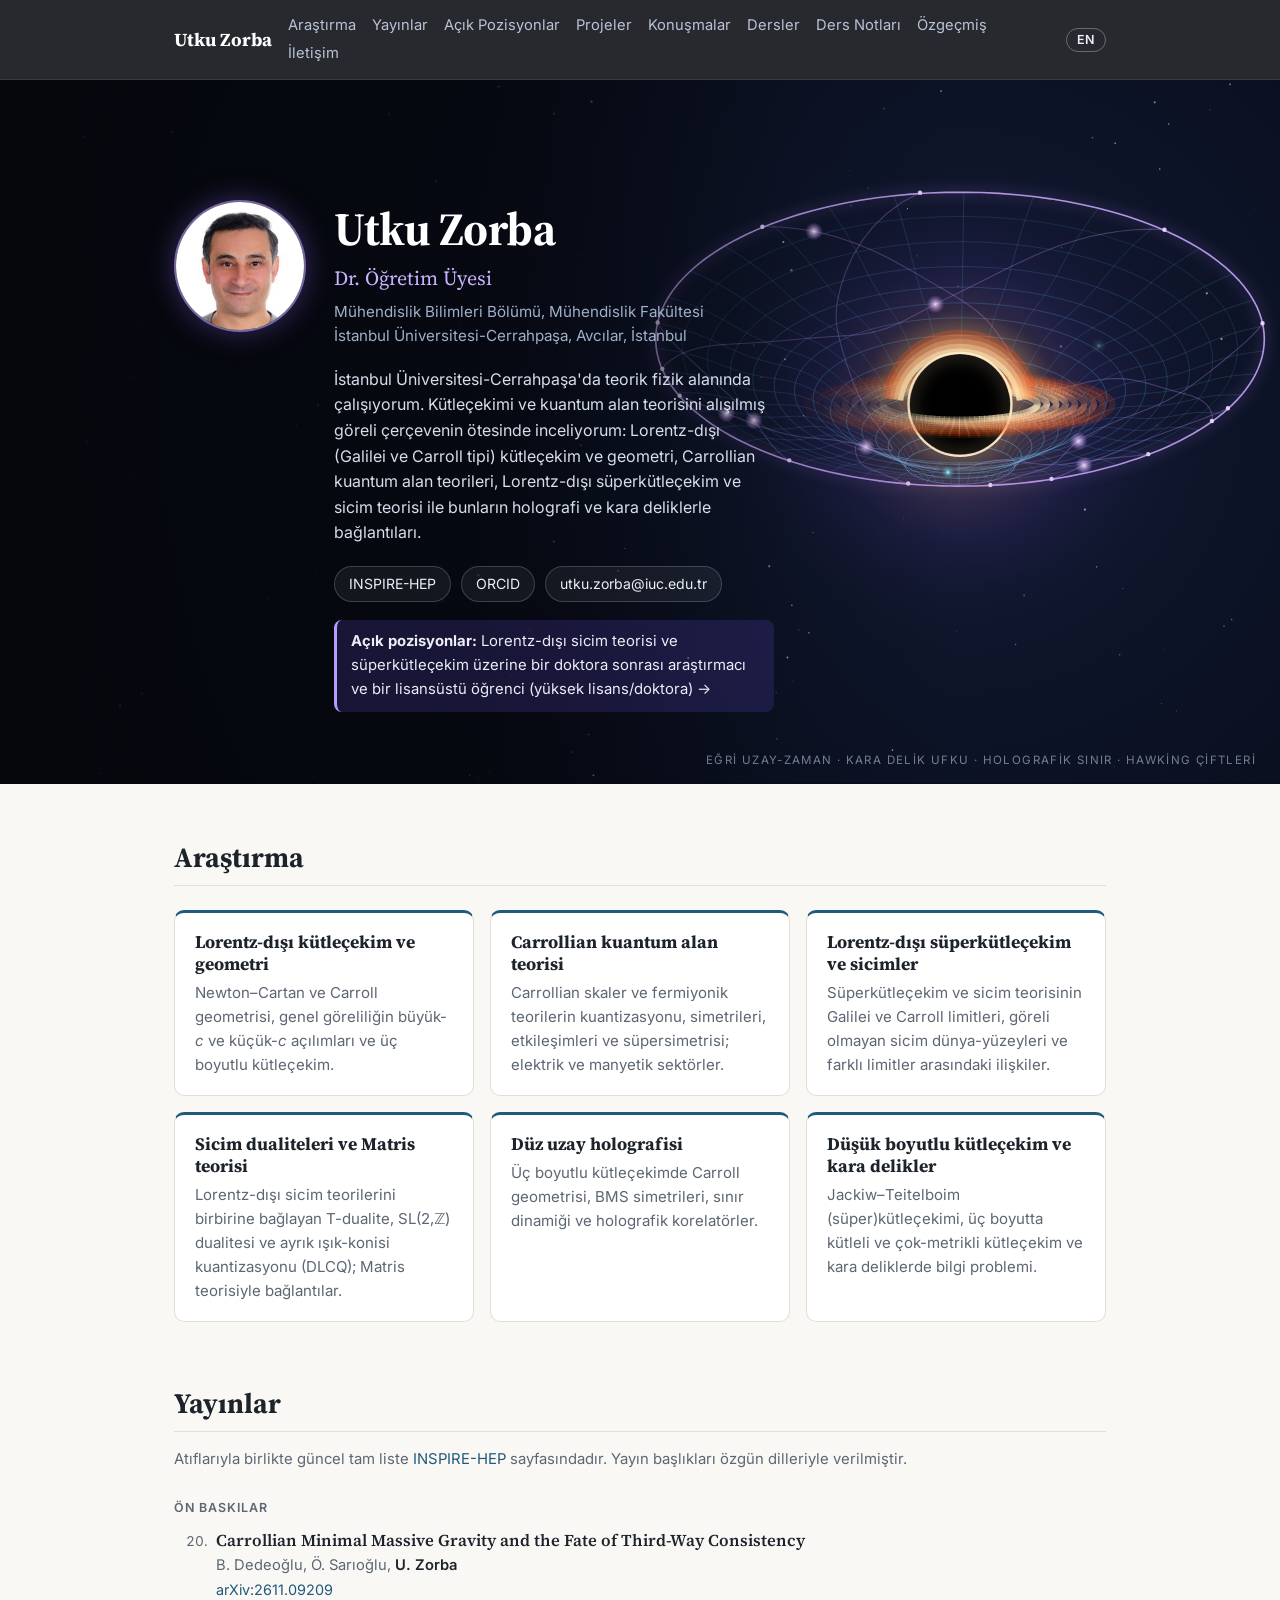
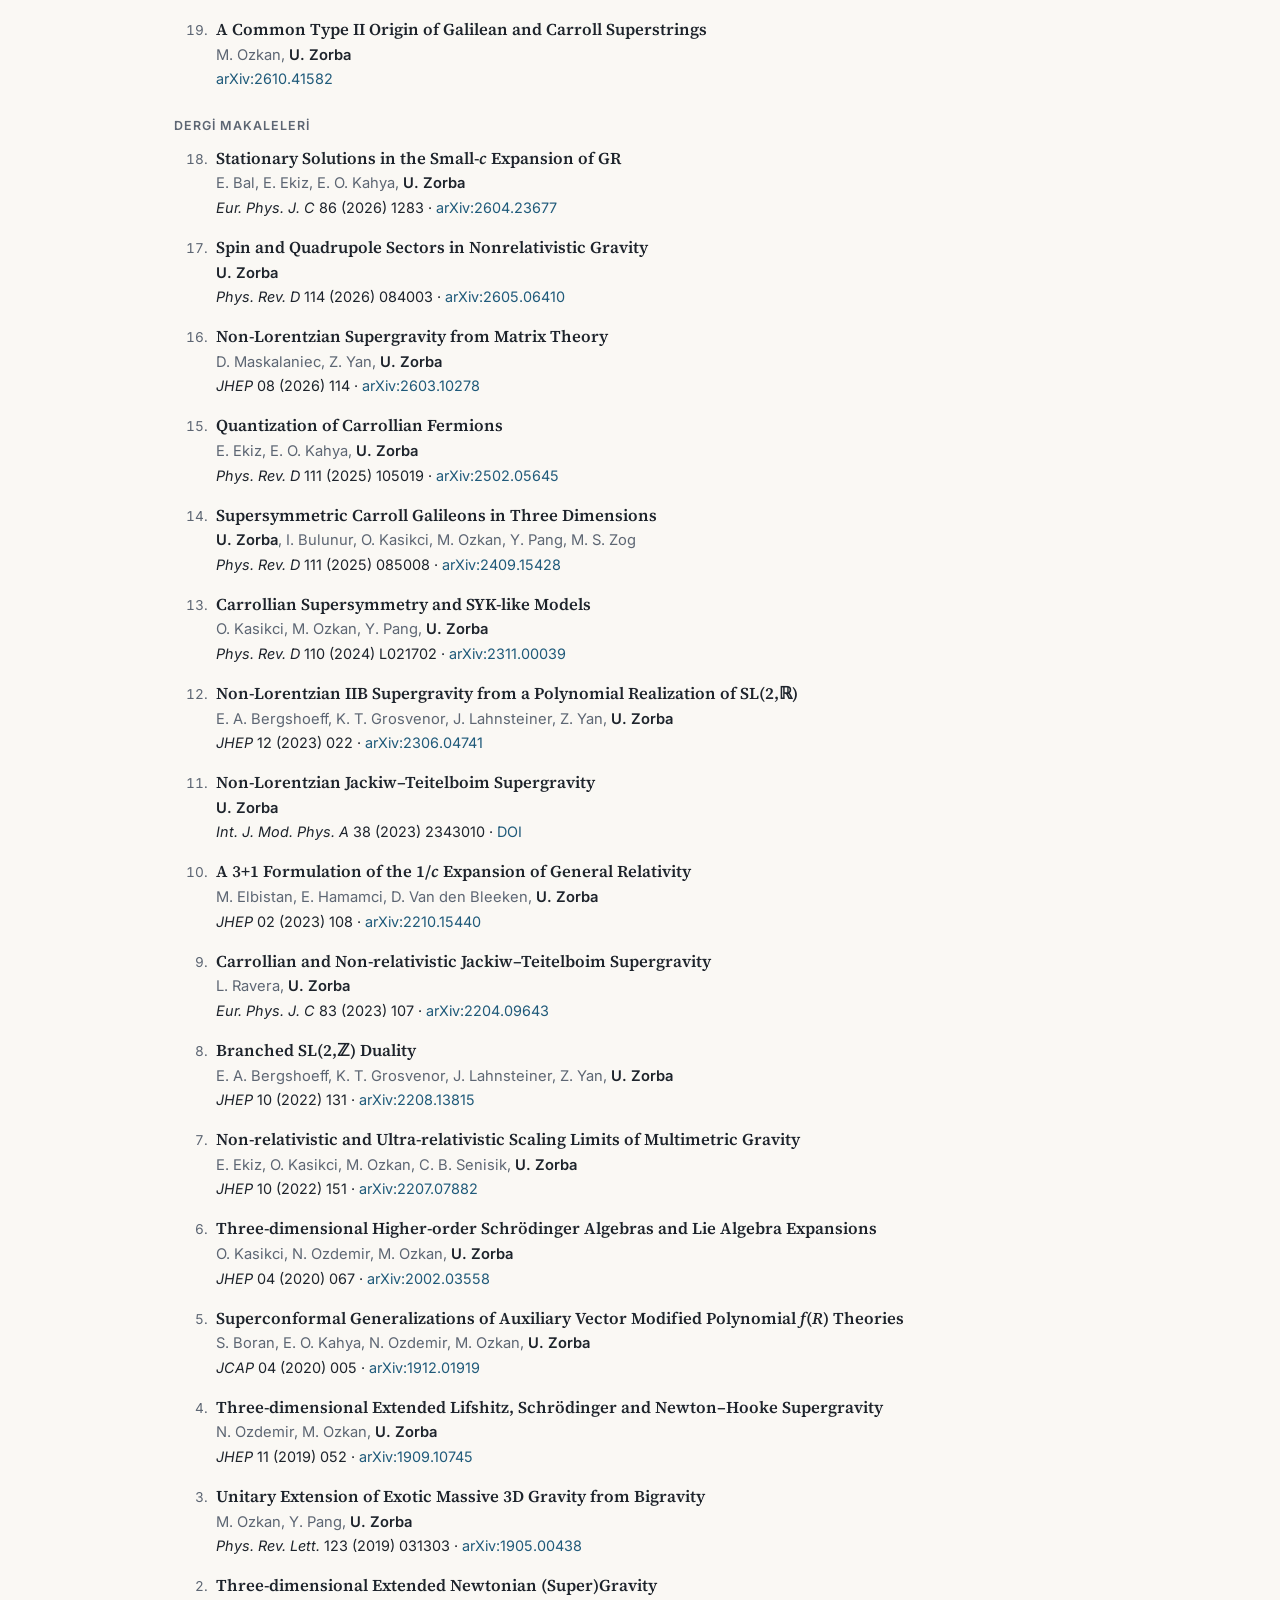
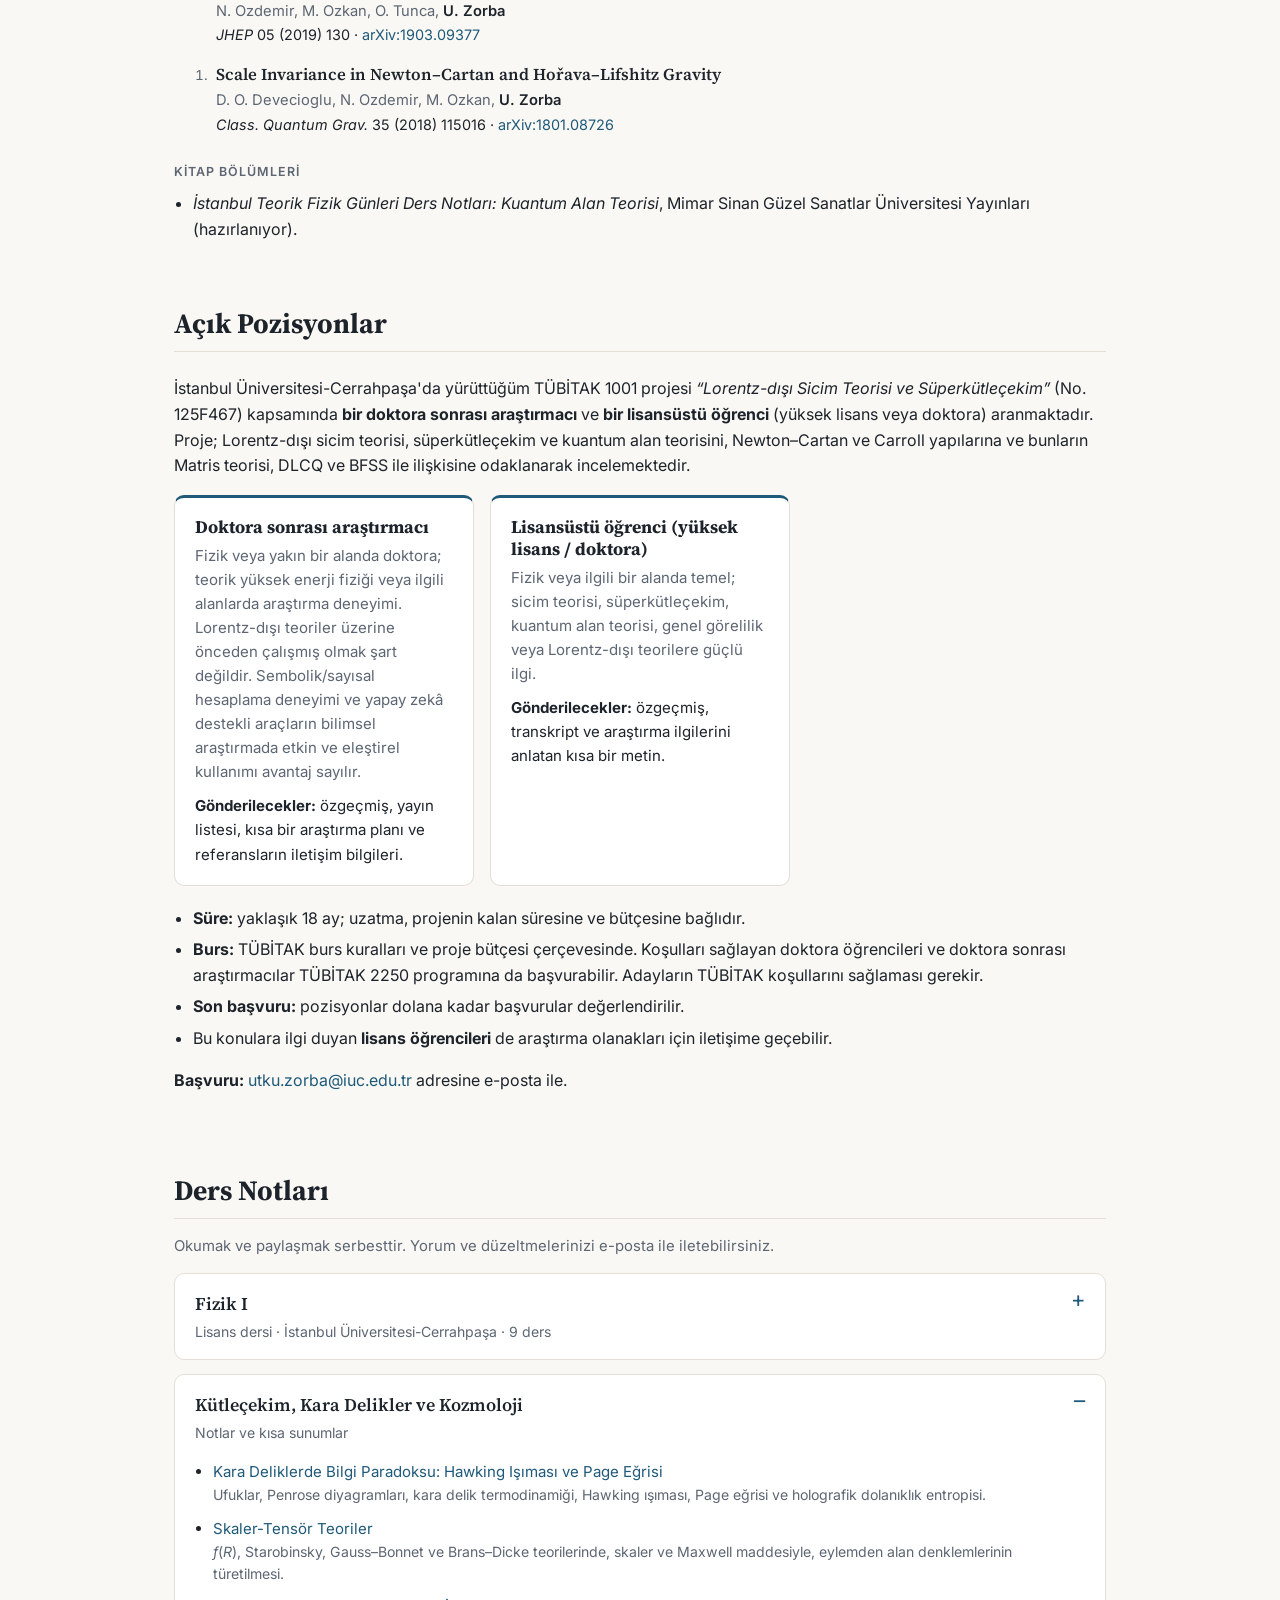
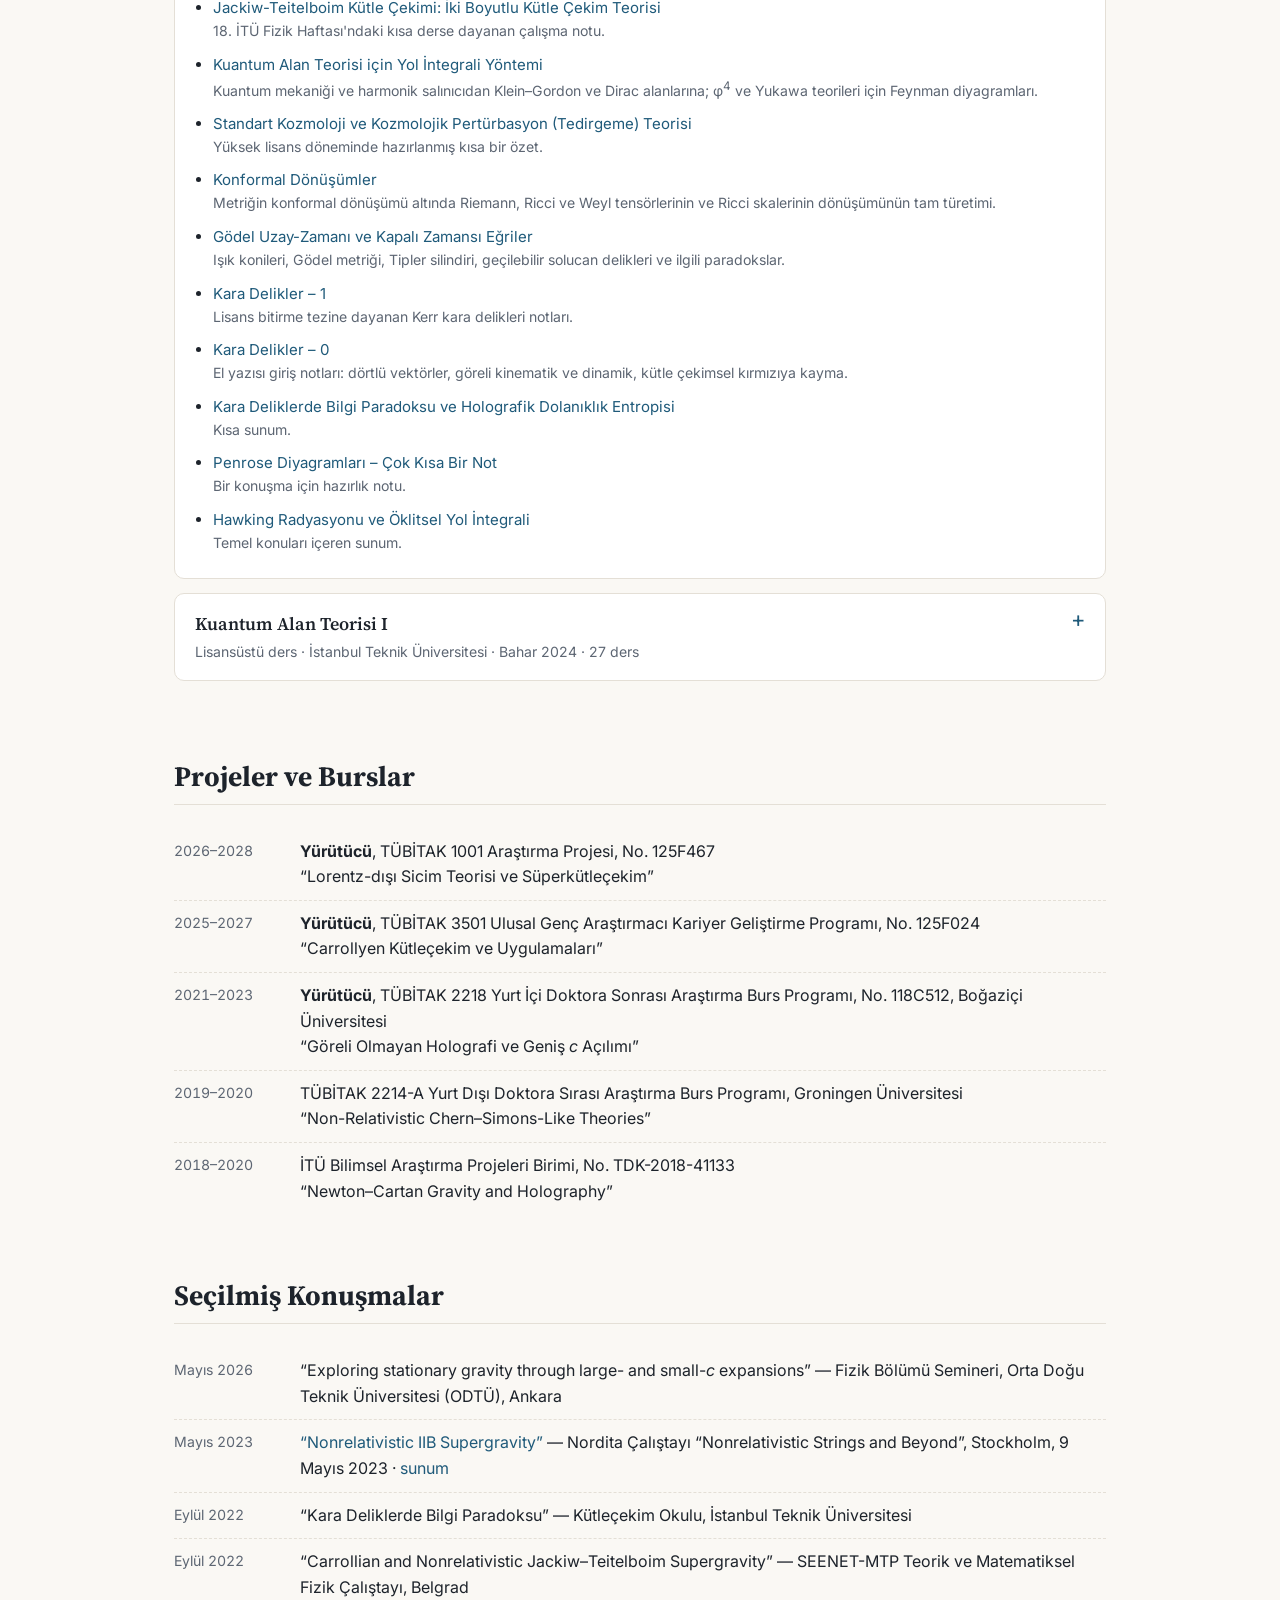
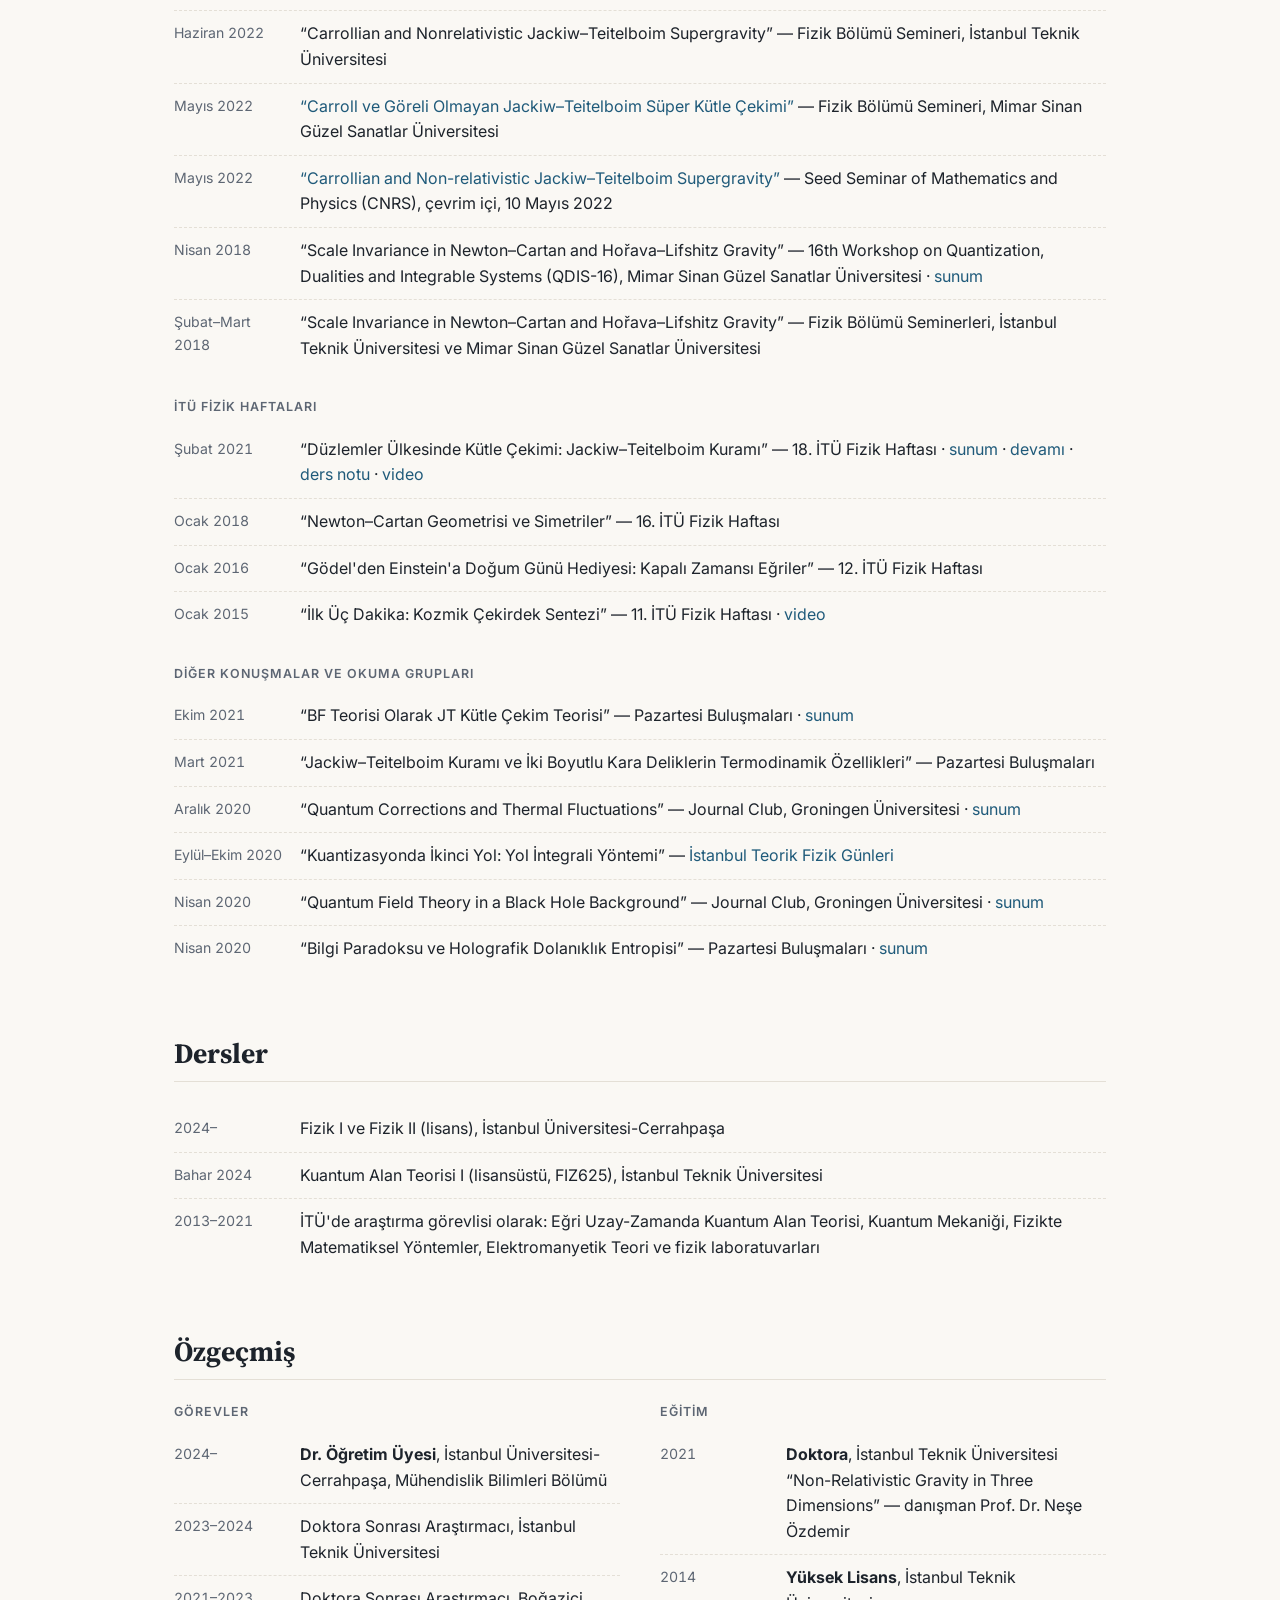
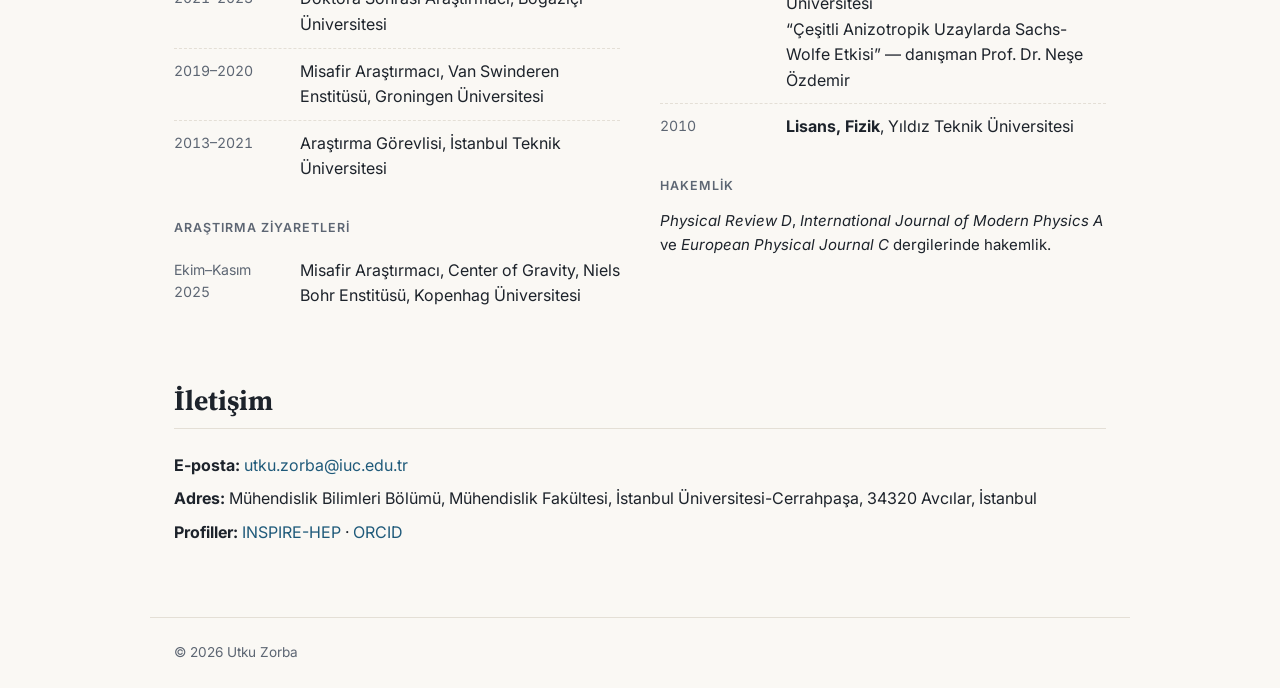
==== commit 920161b9: "Expand talks with details from the old site (TR)" ====
--- a/tr/index.html
+++ b/tr/index.html
@@ -271,22 +271,32 @@
     <h2>Seçilmiş Konuşmalar</h2>
     <ul class="timeline">
       <li><span class="when">Mayıs 2026</span><div>“Exploring stationary gravity through large- and small-<i>c</i> expansions” — Fizik Bölümü Semineri, Orta Doğu Teknik Üniversitesi (ODTÜ), Ankara</div></li>
-      <li><span class="when">Mayıs 2023</span><div><a href="https://indico.fysik.su.se/event/8008/contributions/12442/">“Nonrelativistic IIB Supergravity”</a> — Nordita Çalıştayı “Nonrelativistic Strings and Beyond”, Stockholm, 9 Mayıs 2023</div></li>
+      <li><span class="when">Mayıs 2023</span><div><a href="https://indico.fysik.su.se/event/8008/contributions/12442/">“Nonrelativistic IIB Supergravity”</a> — Nordita Çalıştayı “Nonrelativistic Strings and Beyond”, Stockholm, 9 Mayıs 2023 · <a href="https://indico.fysik.su.se/event/8008/contributions/12442/contribution.pdf">sunum</a></div></li>
       <li><span class="when">Eylül 2022</span><div>“Kara Deliklerde Bilgi Paradoksu” — Kütleçekim Okulu, İstanbul Teknik Üniversitesi</div></li>
       <li><span class="when">Eylül 2022</span><div>“Carrollian and Nonrelativistic Jackiw–Teitelboim Supergravity” — SEENET-MTP Teorik ve Matematiksel Fizik Çalıştayı, Belgrad</div></li>
       <li><span class="when">Haziran 2022</span><div>“Carrollian and Nonrelativistic Jackiw–Teitelboim Supergravity” — Fizik Bölümü Semineri, İstanbul Teknik Üniversitesi</div></li>
-      <li><span class="when">Mayıs 2022</span><div>“Carrollian and Nonrelativistic Jackiw–Teitelboim Supergravity” — Fizik Bölümü Semineri, Mimar Sinan Güzel Sanatlar Üniversitesi</div></li>
+      <li><span class="when">Mayıs 2022</span><div><a href="https://msgsufizik.net/2022/04/25/carroll-ve-goreli-olmayan-jackiw-teitelboim-super-kutle-cekimi/">“Carroll ve Göreli Olmayan Jackiw–Teitelboim Süper Kütle Çekimi”</a> — Fizik Bölümü Semineri, Mimar Sinan Güzel Sanatlar Üniversitesi</div></li>
       <li><span class="when">Mayıs 2022</span><div><a href="https://seedseminar.apps.math.cnrs.fr/talks/talk12/">“Carrollian and Non-relativistic Jackiw–Teitelboim Supergravity”</a> — Seed Seminar of Mathematics and Physics (CNRS), çevrim içi, 10 Mayıs 2022</div></li>
-      <li><span class="when">Nisan 2018</span><div>“Scale Invariance in Newton–Cartan and Hořava–Lifshitz Gravity” — 16th Workshop on Quantization, Dualities and Integrable Systems, Mimar Sinan Güzel Sanatlar Üniversitesi</div></li>
+      <li><span class="when">Nisan 2018</span><div>“Scale Invariance in Newton–Cartan and Hořava–Lifshitz Gravity” — 16th Workshop on Quantization, Dualities and Integrable Systems (QDIS-16), Mimar Sinan Güzel Sanatlar Üniversitesi · <a href="https://drive.google.com/file/d/1-6fWANTAZ0qDKgehEUMHfAD6oZWu1-ub/view?usp=sharing">sunum</a></div></li>
       <li><span class="when">Şubat–Mart 2018</span><div>“Scale Invariance in Newton–Cartan and Hořava–Lifshitz Gravity” — Fizik Bölümü Seminerleri, İstanbul Teknik Üniversitesi ve Mimar Sinan Güzel Sanatlar Üniversitesi</div></li>
     </ul>
 
     <h3 class="sub">İTÜ Fizik Haftaları</h3>
     <ul class="timeline">
-      <li><span class="when">Şubat 2021</span><div><a href="https://drive.google.com/file/d/11Qq_4K54JdCpQEtfTRd2Ao2zUfFwvjU6/view?usp=sharing">“Jackiw–Teitelboim Kütleçekimi”</a> — 18. İTÜ Fizik Haftası</div></li>
-      <li><span class="when">Ocak 2018</span><div>“Newton–Cartan Kütleçekimi” — İTÜ Fizik Haftası</div></li>
-      <li><span class="when">Ocak 2016</span><div>“Gödel'in Einstein'a 70. Doğum Günü Hediyesi ve Kapalı Zamansı Eğriler” — 12. İTÜ Fizik Haftası</div></li>
-      <li><span class="when">Ocak 2015</span><div>“Büyük Patlama Nükleosentezi: İlk Üç Dakika” — 11. İTÜ Fizik Haftası</div></li>
+      <li><span class="when">Şubat 2021</span><div>“Düzlemler Ülkesinde Kütle Çekimi: Jackiw–Teitelboim Kuramı” — 18. İTÜ Fizik Haftası · <a href="https://drive.google.com/file/d/1hVcKEzzULtiehStTMV15jb3bP9T8KDrn/view?usp=sharing">sunum</a> · <a href="https://drive.google.com/file/d/1XOY1oFpy_PPdilVwPBs0MC05eYK7Klht/view?usp=sharing">devamı</a> · <a href="https://drive.google.com/file/d/1JQ36LYK2EkBwJoD38UDNb-q6-2LCQ9VR/view?usp=sharing">ders notu</a> · <a href="https://www.youtube.com/watch?v=PHa6ggwXiS0">video</a></div></li>
+      <li><span class="when">Ocak 2018</span><div>“Newton–Cartan Geometrisi ve Simetriler” — 16. İTÜ Fizik Haftası</div></li>
+      <li><span class="when">Ocak 2016</span><div>“Gödel'den Einstein'a Doğum Günü Hediyesi: Kapalı Zamansı Eğriler” — 12. İTÜ Fizik Haftası</div></li>
+      <li><span class="when">Ocak 2015</span><div>“İlk Üç Dakika: Kozmik Çekirdek Sentezi” — 11. İTÜ Fizik Haftası · <a href="https://www.youtube.com/watch?v=jNRHj6f5Cpo">video</a></div></li>
+    </ul>
+
+    <h3 class="sub">Diğer konuşmalar ve okuma grupları</h3>
+    <ul class="timeline">
+      <li><span class="when">Ekim 2021</span><div>“BF Teorisi Olarak JT Kütle Çekim Teorisi” — Pazartesi Buluşmaları · <a href="https://drive.google.com/file/d/12sOCVT8c4cvGEKTxbXwqevrsVg1eMxdJ/view?usp=sharing">sunum</a></div></li>
+      <li><span class="when">Mart 2021</span><div>“Jackiw–Teitelboim Kuramı ve İki Boyutlu Kara Deliklerin Termodinamik Özellikleri” — Pazartesi Buluşmaları</div></li>
+      <li><span class="when">Aralık 2020</span><div>“Quantum Corrections and Thermal Fluctuations” — Journal Club, Groningen Üniversitesi · <a href="https://drive.google.com/file/d/1JBz-El6lCGW3yd2STjnnEE-Xf7EMSOo8/view?usp=sharing">sunum</a></div></li>
+      <li><span class="when">Eylül–Ekim 2020</span><div>“Kuantizasyonda İkinci Yol: Yol İntegrali Yöntemi” — <a href="https://sites.google.com/view/itfg/home">İstanbul Teorik Fizik Günleri</a></div></li>
+      <li><span class="when">Nisan 2020</span><div>“Quantum Field Theory in a Black Hole Background” — Journal Club, Groningen Üniversitesi · <a href="https://drive.google.com/file/d/1euz-HLnx7qSOvST4XDyGAVCuvI4LoUOm/view?usp=sharing">sunum</a></div></li>
+      <li><span class="when">Nisan 2020</span><div>“Bilgi Paradoksu ve Holografik Dolanıklık Entropisi” — Pazartesi Buluşmaları · <a href="https://drive.google.com/file/d/1VbOTtR1o5QVRYzw8JeddcYnEOOCFArh_/view?usp=sharing">sunum</a></div></li>
     </ul>
   </section>
 
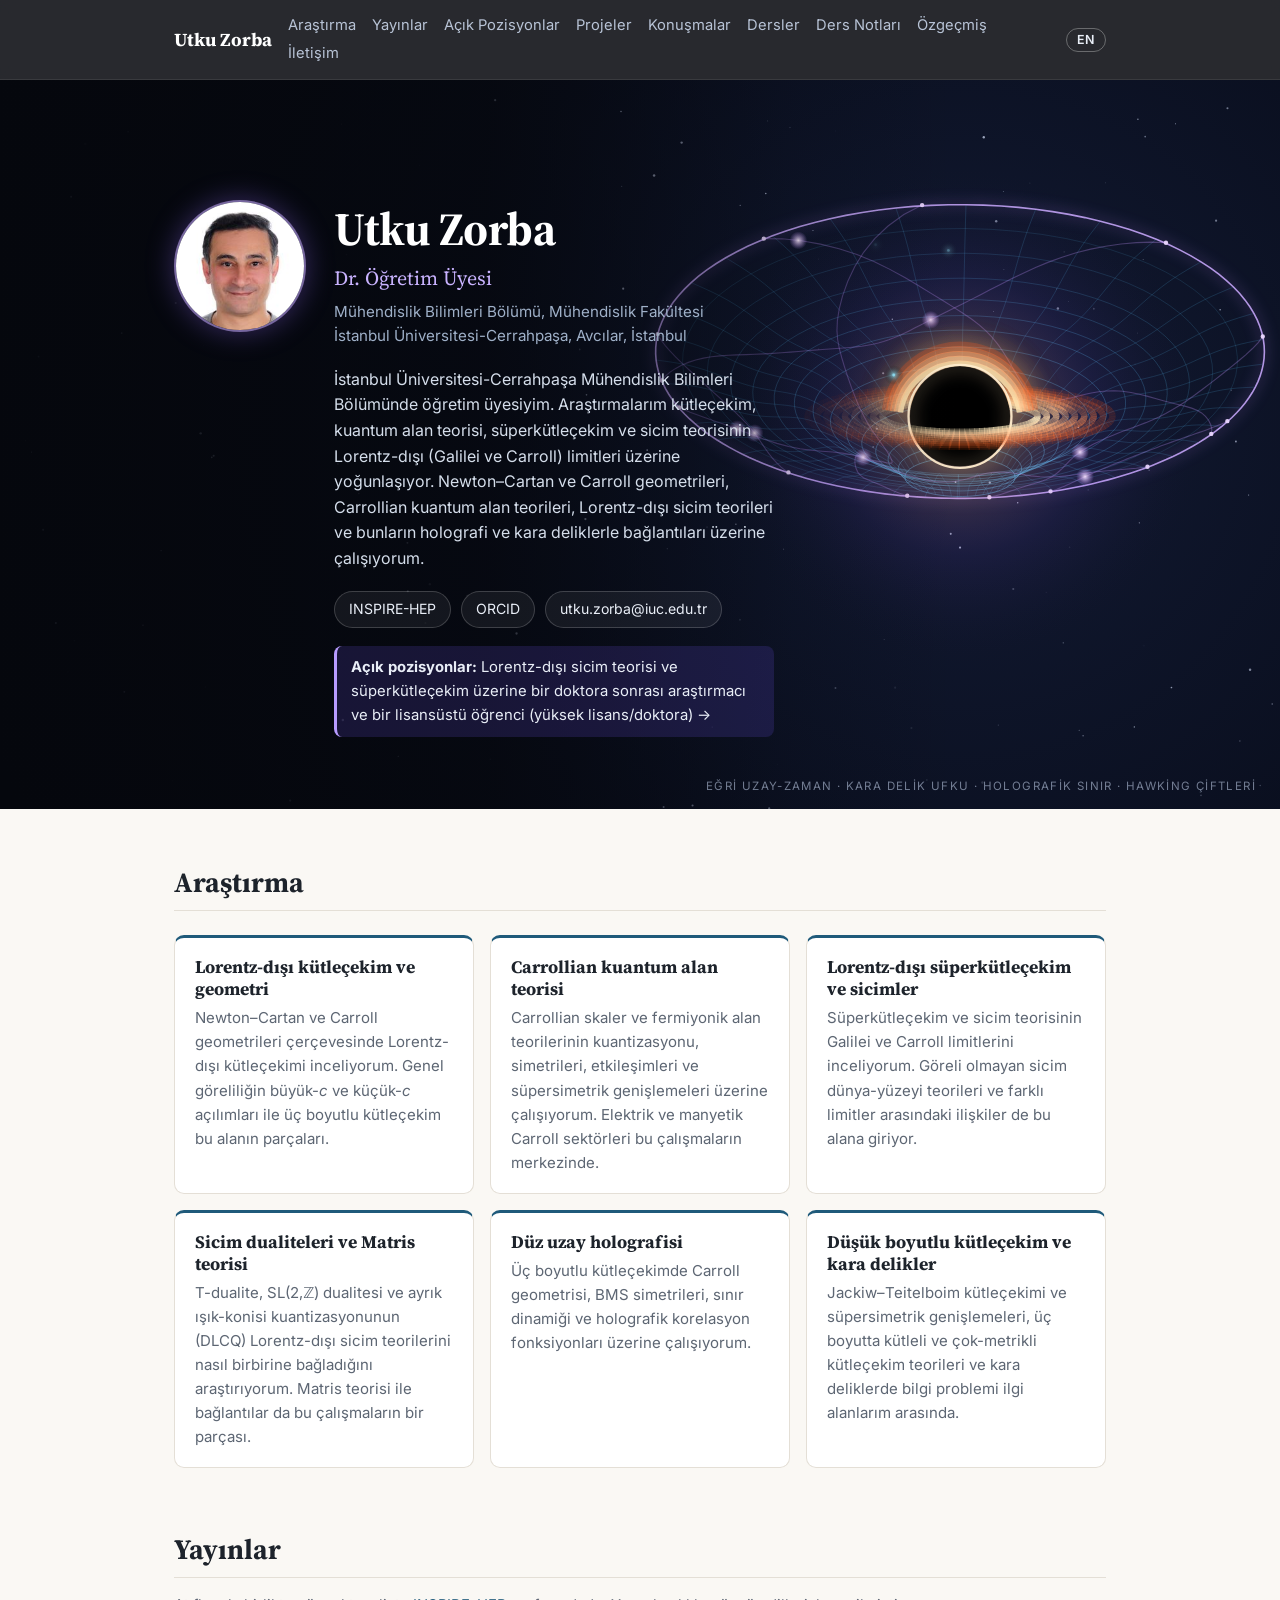
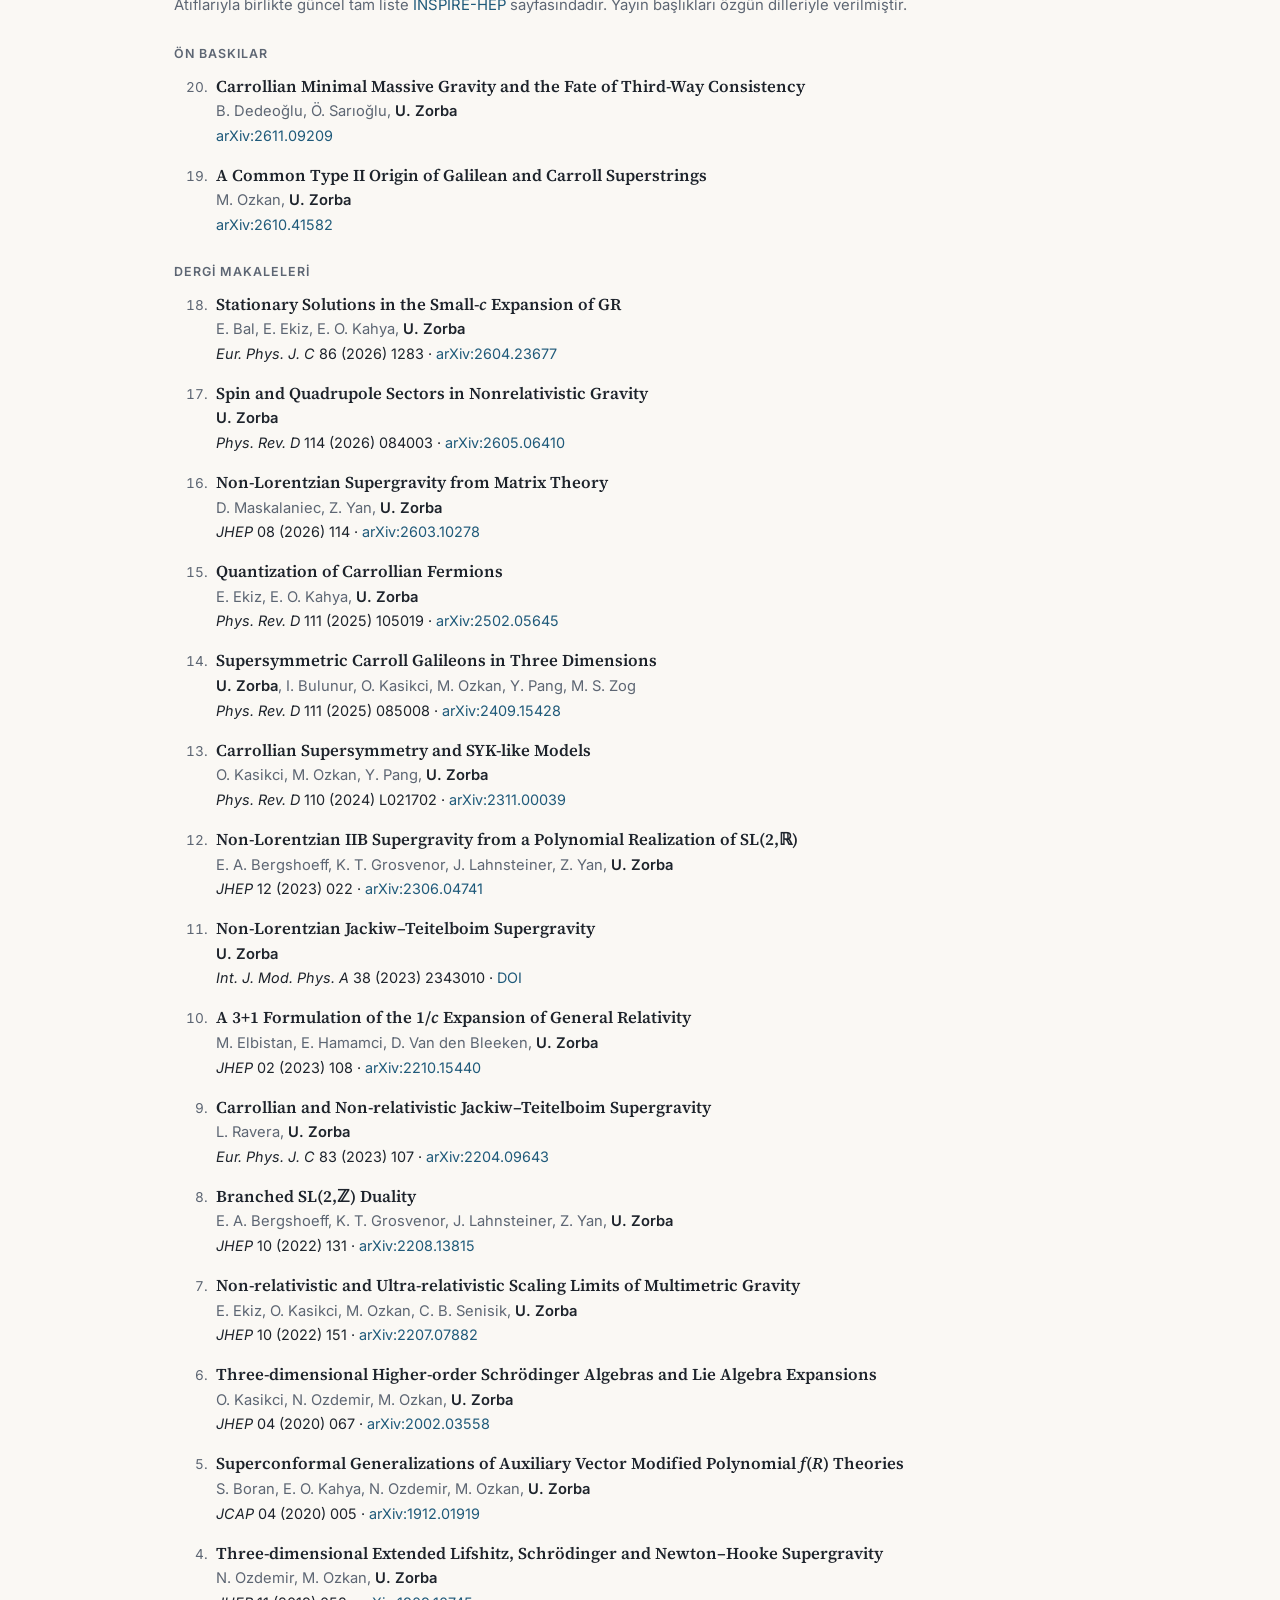
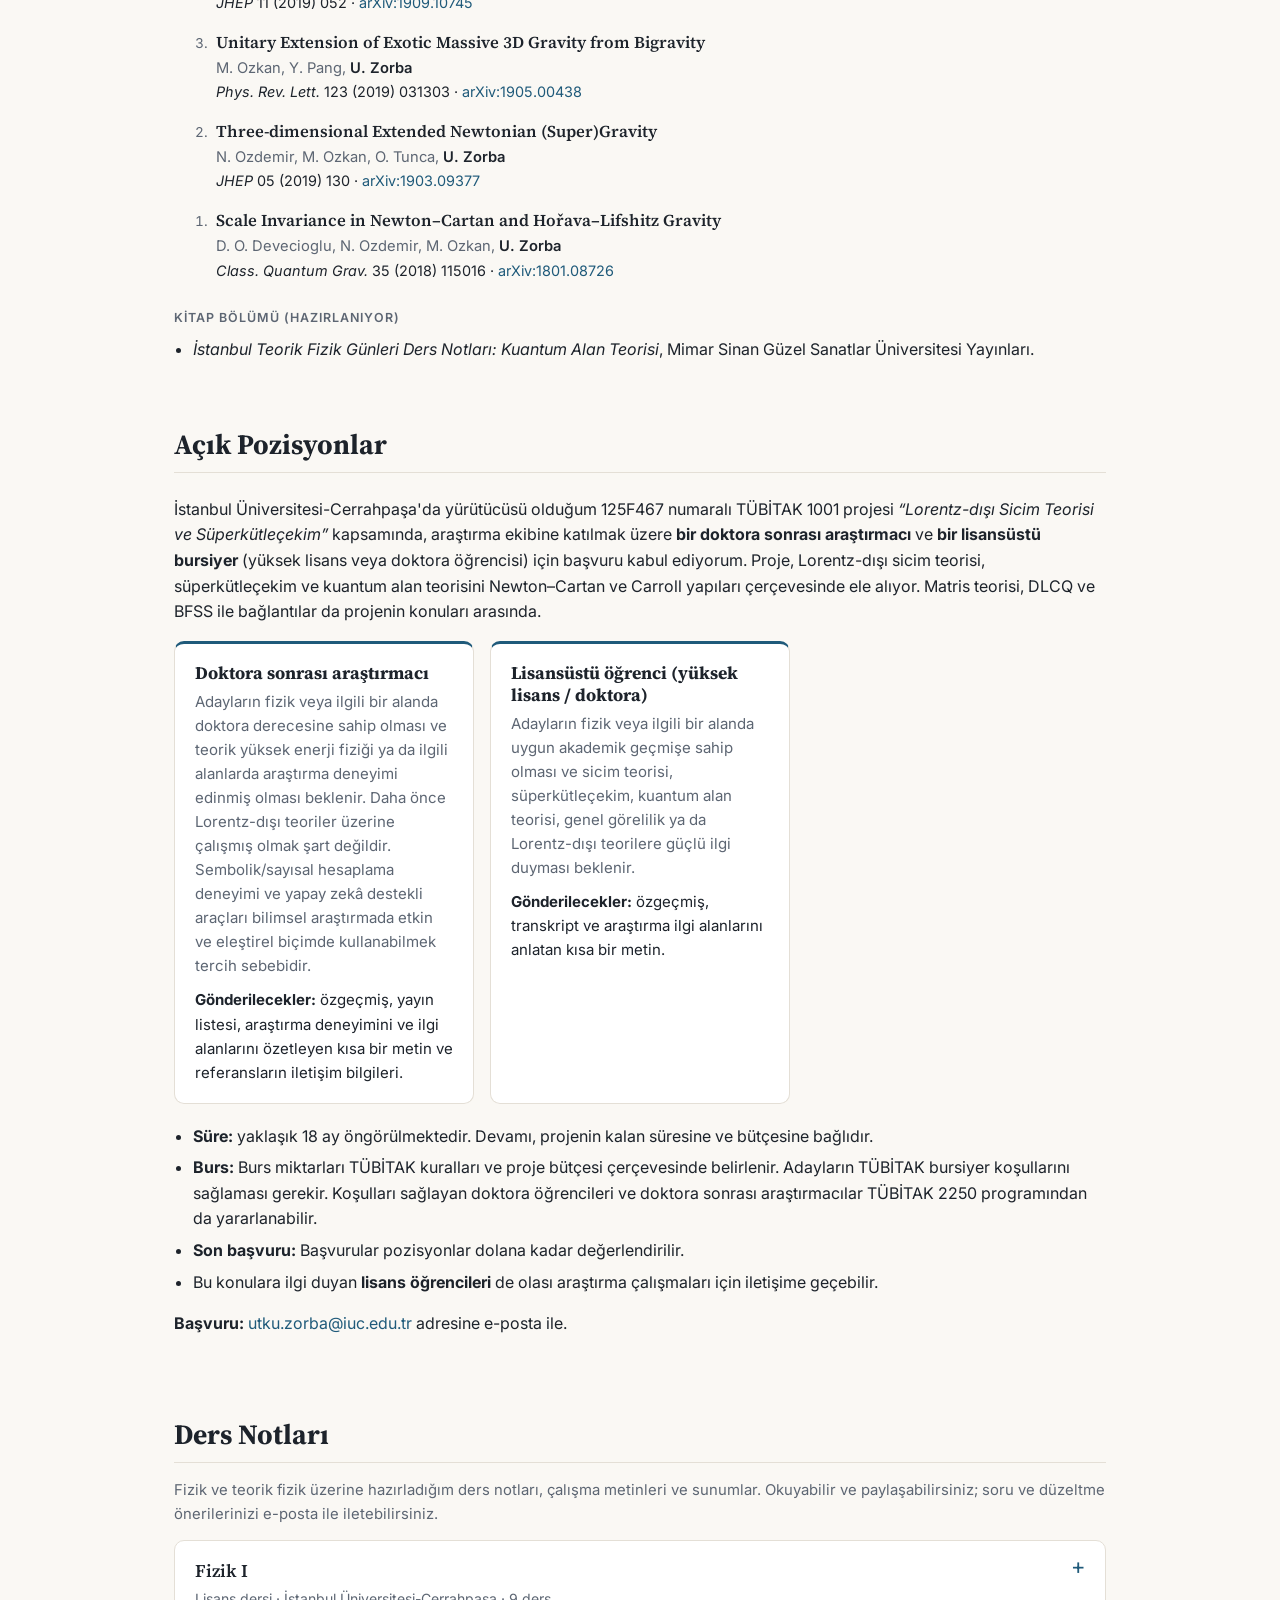
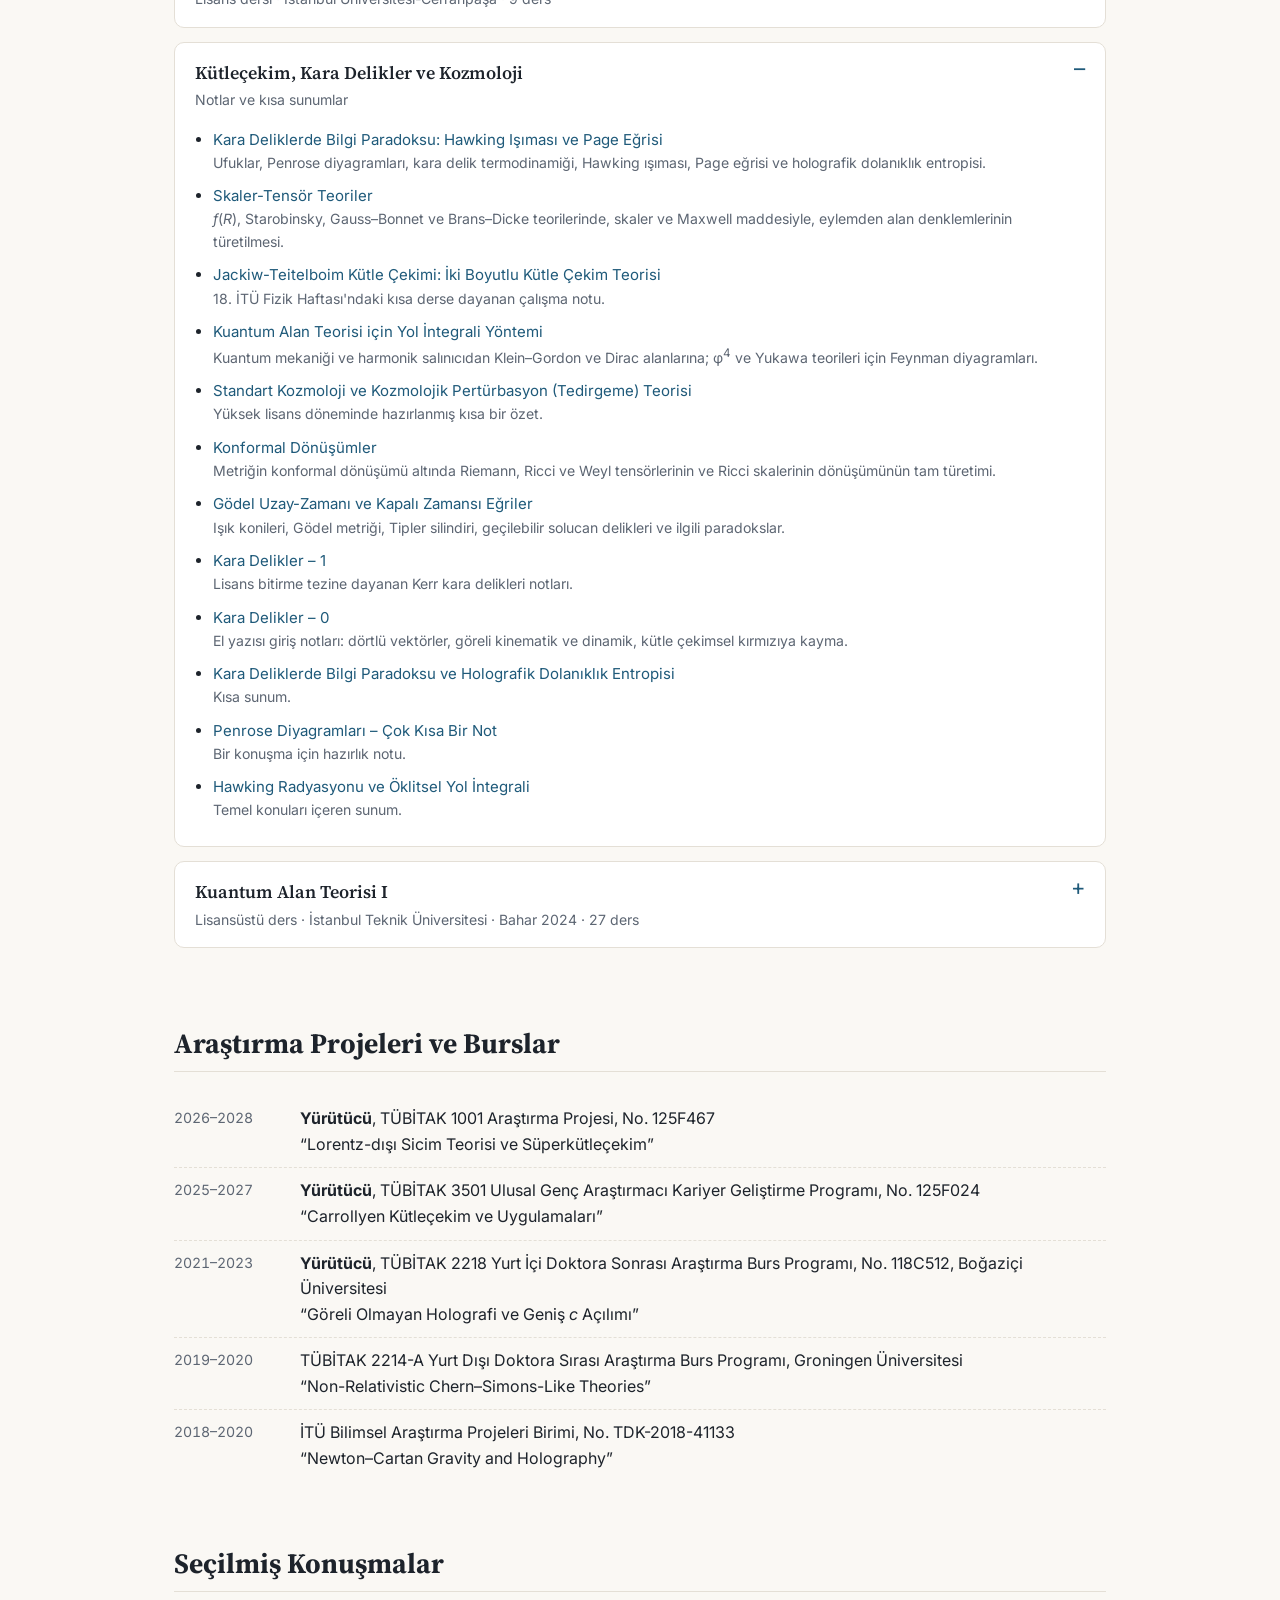
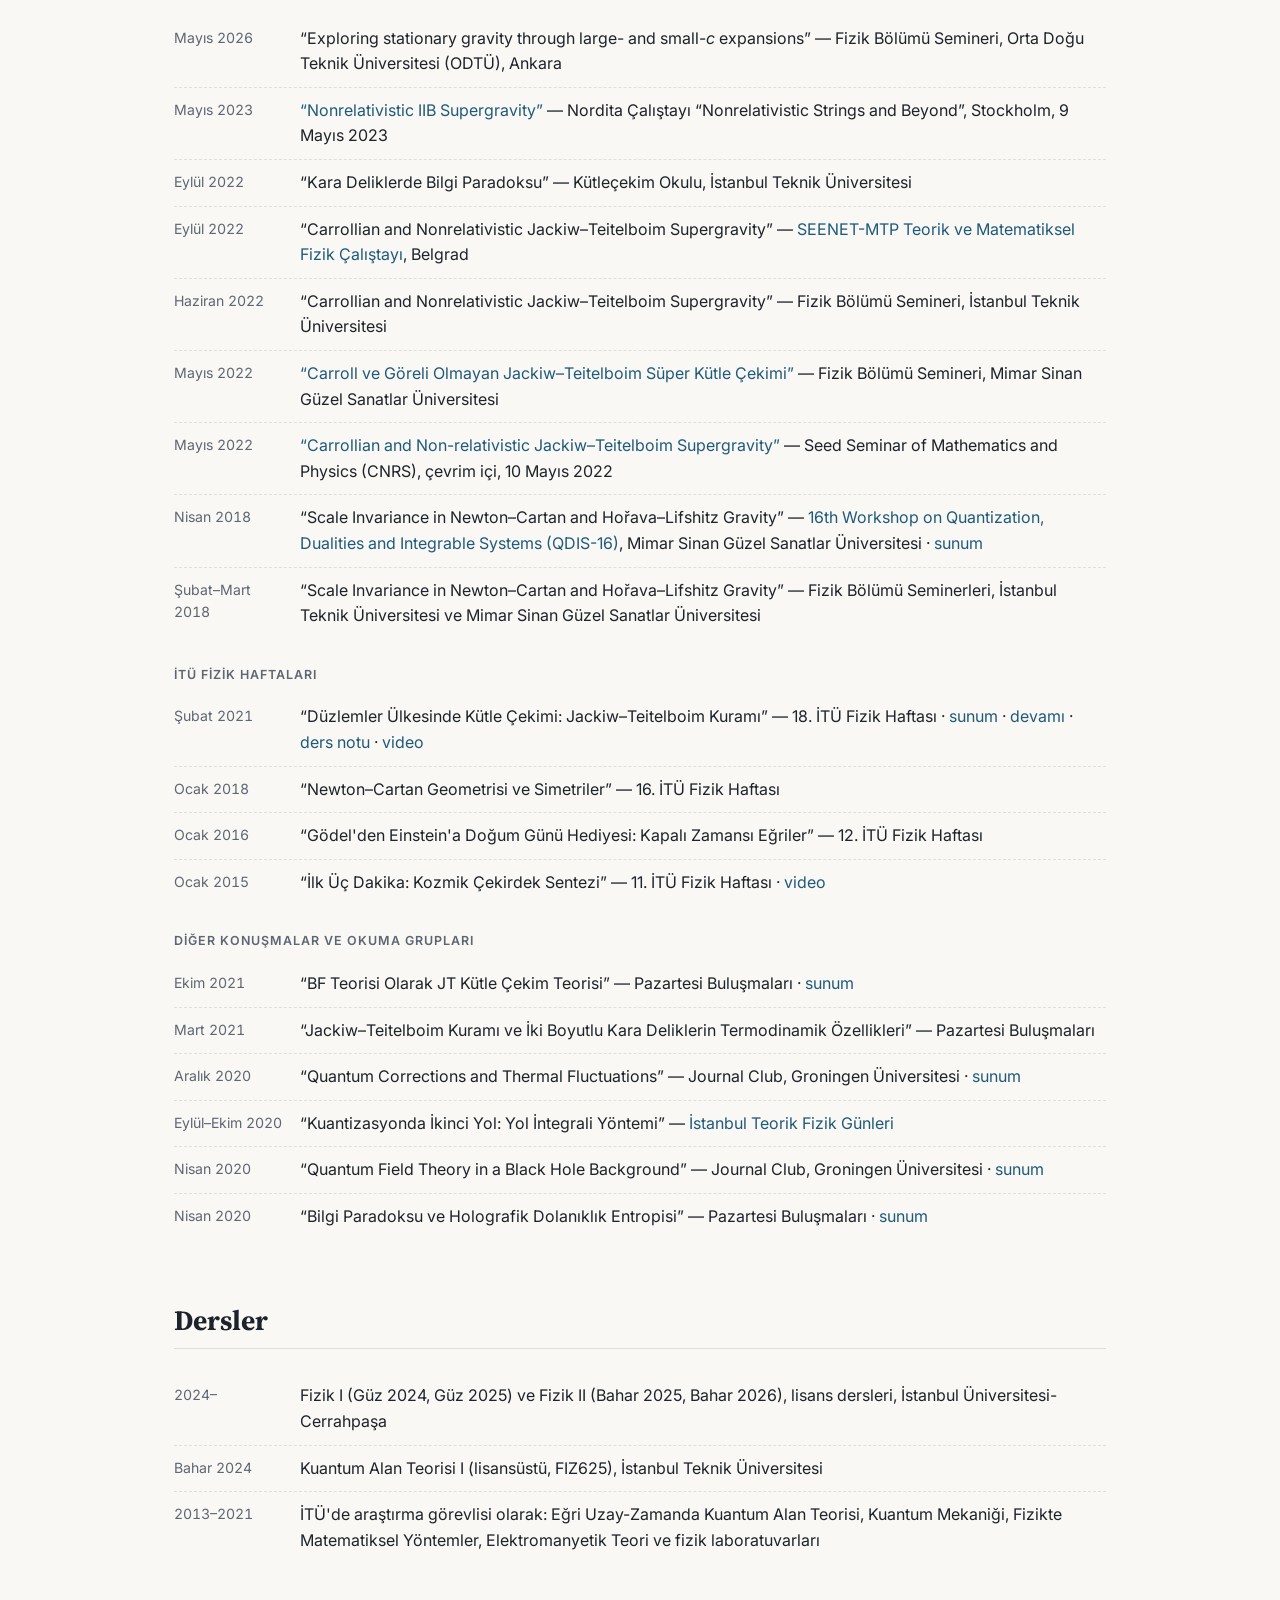
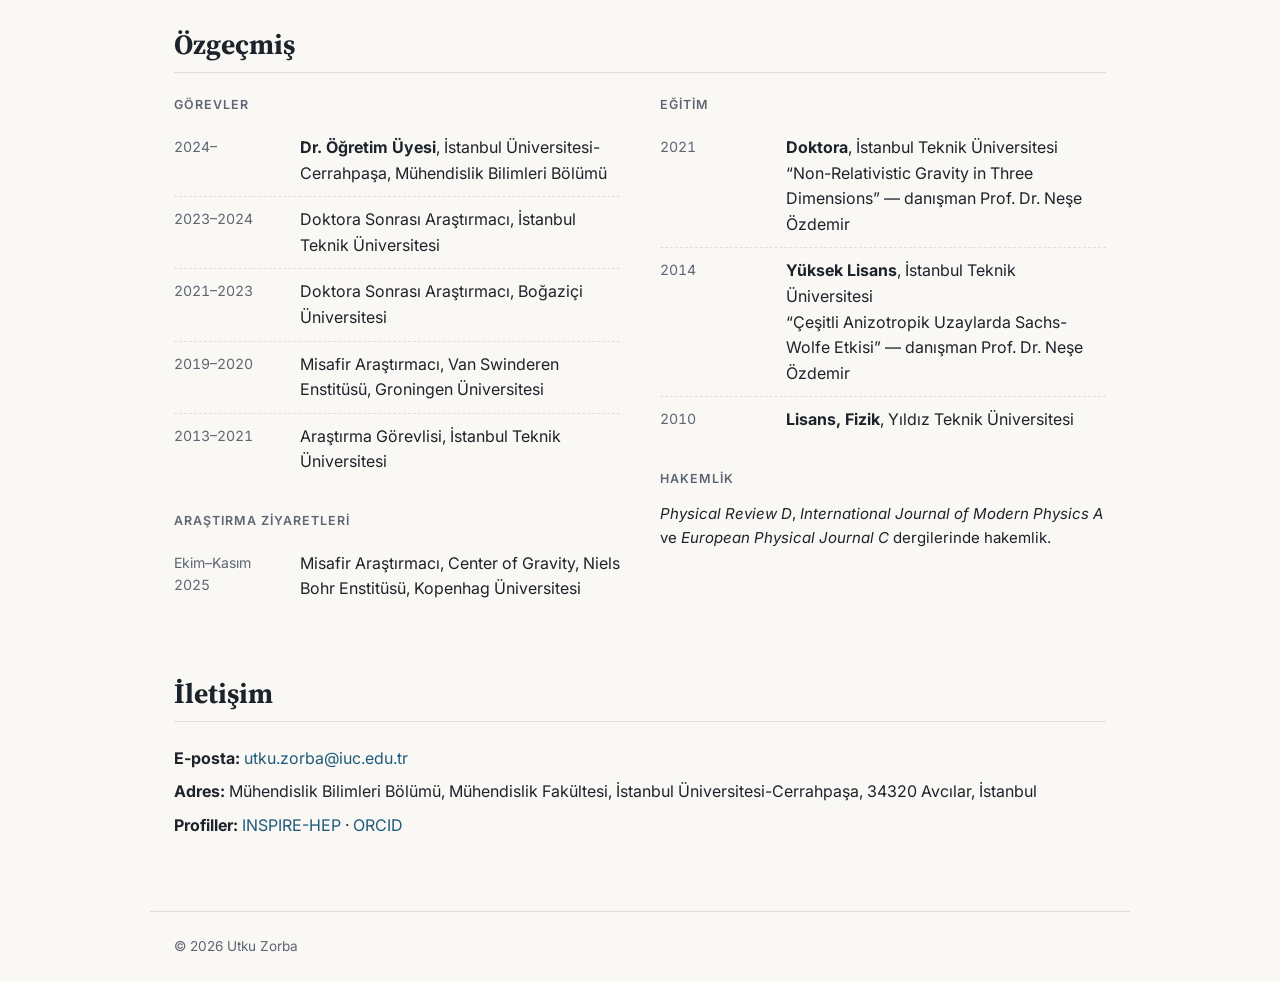
==== commit 7c0b3608: "Smoother Turkish text, fixed application documents, event links" ====
--- a/tr/index.html
+++ b/tr/index.html
@@ -49,7 +49,7 @@
         <h1>Utku Zorba</h1>
         <p class="role">Dr. Öğretim Üyesi</p>
         <p class="affil">Mühendislik Bilimleri Bölümü, Mühendislik Fakültesi<br>İstanbul Üniversitesi-Cerrahpaşa, Avcılar, İstanbul</p>
-        <p class="bio">İstanbul Üniversitesi-Cerrahpaşa'da teorik fizik alanında çalışıyorum. Kütleçekimi ve kuantum alan teorisini alışılmış göreli çerçevenin ötesinde inceliyorum: Lorentz-dışı (Galilei ve Carroll tipi) kütleçekim ve geometri, Carrollian kuantum alan teorileri, Lorentz-dışı süperkütleçekim ve sicim teorisi ile bunların holografi ve kara deliklerle bağlantıları.</p>
+        <p class="bio">İstanbul Üniversitesi-Cerrahpaşa Mühendislik Bilimleri Bölümünde öğretim üyesiyim. Araştırmalarım kütleçekim, kuantum alan teorisi, süperkütleçekim ve sicim teorisinin Lorentz-dışı (Galilei ve Carroll) limitleri üzerine yoğunlaşıyor. Newton–Cartan ve Carroll geometrileri, Carrollian kuantum alan teorileri, Lorentz-dışı sicim teorileri ve bunların holografi ve kara deliklerle bağlantıları üzerine çalışıyorum.</p>
         <div class="chips">
           <a class="chip" href="https://inspirehep.net/authors/1671467">INSPIRE-HEP</a>
           <a class="chip" href="https://orcid.org/0000-0003-4645-5417">ORCID</a>
@@ -69,27 +69,27 @@
     <div class="cards">
       <article class="card">
         <h3>Lorentz-dışı kütleçekim ve geometri</h3>
-        <p>Newton–Cartan ve Carroll geometrisi, genel göreliliğin büyük-<i>c</i> ve küçük-<i>c</i> açılımları ve üç boyutlu kütleçekim.</p>
+        <p>Newton–Cartan ve Carroll geometrileri çerçevesinde Lorentz-dışı kütleçekimi inceliyorum. Genel göreliliğin büyük-<i>c</i> ve küçük-<i>c</i> açılımları ile üç boyutlu kütleçekim bu alanın parçaları.</p>
       </article>
       <article class="card">
         <h3>Carrollian kuantum alan teorisi</h3>
-        <p>Carrollian skaler ve fermiyonik teorilerin kuantizasyonu, simetrileri, etkileşimleri ve süpersimetrisi; elektrik ve manyetik sektörler.</p>
+        <p>Carrollian skaler ve fermiyonik alan teorilerinin kuantizasyonu, simetrileri, etkileşimleri ve süpersimetrik genişlemeleri üzerine çalışıyorum. Elektrik ve manyetik Carroll sektörleri bu çalışmaların merkezinde.</p>
       </article>
       <article class="card">
         <h3>Lorentz-dışı süperkütleçekim ve sicimler</h3>
-        <p>Süperkütleçekim ve sicim teorisinin Galilei ve Carroll limitleri, göreli olmayan sicim dünya-yüzeyleri ve farklı limitler arasındaki ilişkiler.</p>
+        <p>Süperkütleçekim ve sicim teorisinin Galilei ve Carroll limitlerini inceliyorum. Göreli olmayan sicim dünya-yüzeyi teorileri ve farklı limitler arasındaki ilişkiler de bu alana giriyor.</p>
       </article>
       <article class="card">
         <h3>Sicim dualiteleri ve Matris teorisi</h3>
-        <p>Lorentz-dışı sicim teorilerini birbirine bağlayan T-dualite, SL(2,ℤ) dualitesi ve ayrık ışık-konisi kuantizasyonu (DLCQ); Matris teorisiyle bağlantılar.</p>
+        <p>T-dualite, SL(2,ℤ) dualitesi ve ayrık ışık-konisi kuantizasyonunun (DLCQ) Lorentz-dışı sicim teorilerini nasıl birbirine bağladığını araştırıyorum. Matris teorisi ile bağlantılar da bu çalışmaların bir parçası.</p>
       </article>
       <article class="card">
         <h3>Düz uzay holografisi</h3>
-        <p>Üç boyutlu kütleçekimde Carroll geometrisi, BMS simetrileri, sınır dinamiği ve holografik korelatörler.</p>
+        <p>Üç boyutlu kütleçekimde Carroll geometrisi, BMS simetrileri, sınır dinamiği ve holografik korelasyon fonksiyonları üzerine çalışıyorum.</p>
       </article>
       <article class="card">
         <h3>Düşük boyutlu kütleçekim ve kara delikler</h3>
-        <p>Jackiw–Teitelboim (süper)kütleçekimi, üç boyutta kütleli ve çok-metrikli kütleçekim ve kara deliklerde bilgi problemi.</p>
+        <p>Jackiw–Teitelboim kütleçekimi ve süpersimetrik genişlemeleri, üç boyutta kütleli ve çok-metrikli kütleçekim teorileri ve kara deliklerde bilgi problemi ilgi alanlarım arasında.</p>
       </article>
     </div>
   </section>
@@ -166,39 +166,39 @@
         <span class="j"><i>Class. Quantum Grav.</i> 35 (2018) 115016 · <a href="https://arxiv.org/abs/1801.08726">arXiv:1801.08726</a></span></li>
     </ol>
 
-    <h3 class="sub">Kitap bölümleri</h3>
+    <h3 class="sub">Kitap bölümü (hazırlanıyor)</h3>
     <ul class="plain">
-      <li><i>İstanbul Teorik Fizik Günleri Ders Notları: Kuantum Alan Teorisi</i>, Mimar Sinan Güzel Sanatlar Üniversitesi Yayınları (hazırlanıyor).</li>
+      <li><i>İstanbul Teorik Fizik Günleri Ders Notları: Kuantum Alan Teorisi</i>, Mimar Sinan Güzel Sanatlar Üniversitesi Yayınları.</li>
     </ul>
   </section>
 
   <section id="positions">
     <h2>Açık Pozisyonlar</h2>
-    <p>İstanbul Üniversitesi-Cerrahpaşa'da yürüttüğüm TÜBİTAK 1001 projesi <i>“Lorentz-dışı Sicim Teorisi ve Süperkütleçekim”</i> (No. 125F467) kapsamında <b>bir doktora sonrası araştırmacı</b> ve <b>bir lisansüstü öğrenci</b> (yüksek lisans veya doktora) aranmaktadır. Proje; Lorentz-dışı sicim teorisi, süperkütleçekim ve kuantum alan teorisini, Newton–Cartan ve Carroll yapılarına ve bunların Matris teorisi, DLCQ ve BFSS ile ilişkisine odaklanarak incelemektedir.</p>
+    <p>İstanbul Üniversitesi-Cerrahpaşa'da yürütücüsü olduğum 125F467 numaralı TÜBİTAK 1001 projesi <i>“Lorentz-dışı Sicim Teorisi ve Süperkütleçekim”</i> kapsamında, araştırma ekibine katılmak üzere <b>bir doktora sonrası araştırmacı</b> ve <b>bir lisansüstü bursiyer</b> (yüksek lisans veya doktora öğrencisi) için başvuru kabul ediyorum. Proje, Lorentz-dışı sicim teorisi, süperkütleçekim ve kuantum alan teorisini Newton–Cartan ve Carroll yapıları çerçevesinde ele alıyor. Matris teorisi, DLCQ ve BFSS ile bağlantılar da projenin konuları arasında.</p>
     <div class="cards">
       <article class="card">
         <h3>Doktora sonrası araştırmacı</h3>
-        <p>Fizik veya yakın bir alanda doktora; teorik yüksek enerji fiziği veya ilgili alanlarda araştırma deneyimi. Lorentz-dışı teoriler üzerine önceden çalışmış olmak şart değildir. Sembolik/sayısal hesaplama deneyimi ve yapay zekâ destekli araçların bilimsel araştırmada etkin ve eleştirel kullanımı avantaj sayılır.</p>
-        <p class="apply"><b>Gönderilecekler:</b> özgeçmiş, yayın listesi, kısa bir araştırma planı ve referansların iletişim bilgileri.</p>
+        <p>Adayların fizik veya ilgili bir alanda doktora derecesine sahip olması ve teorik yüksek enerji fiziği ya da ilgili alanlarda araştırma deneyimi edinmiş olması beklenir. Daha önce Lorentz-dışı teoriler üzerine çalışmış olmak şart değildir. Sembolik/sayısal hesaplama deneyimi ve yapay zekâ destekli araçları bilimsel araştırmada etkin ve eleştirel biçimde kullanabilmek tercih sebebidir.</p>
+        <p class="apply"><b>Gönderilecekler:</b> özgeçmiş, yayın listesi, araştırma deneyimini ve ilgi alanlarını özetleyen kısa bir metin ve referansların iletişim bilgileri.</p>
       </article>
       <article class="card">
         <h3>Lisansüstü öğrenci (yüksek lisans / doktora)</h3>
-        <p>Fizik veya ilgili bir alanda temel; sicim teorisi, süperkütleçekim, kuantum alan teorisi, genel görelilik veya Lorentz-dışı teorilere güçlü ilgi.</p>
-        <p class="apply"><b>Gönderilecekler:</b> özgeçmiş, transkript ve araştırma ilgilerini anlatan kısa bir metin.</p>
+        <p>Adayların fizik veya ilgili bir alanda uygun akademik geçmişe sahip olması ve sicim teorisi, süperkütleçekim, kuantum alan teorisi, genel görelilik ya da Lorentz-dışı teorilere güçlü ilgi duyması beklenir.</p>
+        <p class="apply"><b>Gönderilecekler:</b> özgeçmiş, transkript ve araştırma ilgi alanlarını anlatan kısa bir metin.</p>
       </article>
     </div>
     <ul class="facts">
-      <li><b>Süre:</b> yaklaşık 18 ay; uzatma, projenin kalan süresine ve bütçesine bağlıdır.</li>
-      <li><b>Burs:</b> TÜBİTAK burs kuralları ve proje bütçesi çerçevesinde. Koşulları sağlayan doktora öğrencileri ve doktora sonrası araştırmacılar TÜBİTAK 2250 programına da başvurabilir. Adayların TÜBİTAK koşullarını sağlaması gerekir.</li>
-      <li><b>Son başvuru:</b> pozisyonlar dolana kadar başvurular değerlendirilir.</li>
-      <li>Bu konulara ilgi duyan <b>lisans öğrencileri</b> de araştırma olanakları için iletişime geçebilir.</li>
+      <li><b>Süre:</b> yaklaşık 18 ay öngörülmektedir. Devamı, projenin kalan süresine ve bütçesine bağlıdır.</li>
+      <li><b>Burs:</b> Burs miktarları TÜBİTAK kuralları ve proje bütçesi çerçevesinde belirlenir. Adayların TÜBİTAK bursiyer koşullarını sağlaması gerekir. Koşulları sağlayan doktora öğrencileri ve doktora sonrası araştırmacılar TÜBİTAK 2250 programından da yararlanabilir.</li>
+      <li><b>Son başvuru:</b> Başvurular pozisyonlar dolana kadar değerlendirilir.</li>
+      <li>Bu konulara ilgi duyan <b>lisans öğrencileri</b> de olası araştırma çalışmaları için iletişime geçebilir.</li>
     </ul>
     <p><b>Başvuru:</b> <a href="mailto:utku.zorba@iuc.edu.tr?subject=Basvuru%20-%20TUBITAK%20125F467">utku.zorba@iuc.edu.tr</a> adresine e-posta ile.</p>
   </section>
 
   <section id="notes">
     <h2>Ders Notları</h2>
-    <p class="note">Okumak ve paylaşmak serbesttir. Yorum ve düzeltmelerinizi e-posta ile iletebilirsiniz.</p>
+    <p class="note">Fizik ve teorik fizik üzerine hazırladığım ders notları, çalışma metinleri ve sunumlar. Okuyabilir ve paylaşabilirsiniz; soru ve düzeltme önerilerinizi e-posta ile iletebilirsiniz.</p>
 
     <details class="course">
       <summary><span class="ct">Fizik I</span><span class="cm">Lisans dersi · İstanbul Üniversitesi-Cerrahpaşa · 9 ders</span></summary>
@@ -257,7 +257,7 @@
   </section>
 
   <section id="grants">
-    <h2>Projeler ve Burslar</h2>
+    <h2>Araştırma Projeleri ve Burslar</h2>
     <ul class="timeline">
       <li><span class="when">2026–2028</span><div><b>Yürütücü</b>, TÜBİTAK 1001 Araştırma Projesi, No. 125F467<br>“Lorentz-dışı Sicim Teorisi ve Süperkütleçekim”</div></li>
       <li><span class="when">2025–2027</span><div><b>Yürütücü</b>, TÜBİTAK 3501 Ulusal Genç Araştırmacı Kariyer Geliştirme Programı, No. 125F024<br>“Carrollyen Kütleçekim ve Uygulamaları”</div></li>
@@ -271,13 +271,13 @@
     <h2>Seçilmiş Konuşmalar</h2>
     <ul class="timeline">
       <li><span class="when">Mayıs 2026</span><div>“Exploring stationary gravity through large- and small-<i>c</i> expansions” — Fizik Bölümü Semineri, Orta Doğu Teknik Üniversitesi (ODTÜ), Ankara</div></li>
-      <li><span class="when">Mayıs 2023</span><div><a href="https://indico.fysik.su.se/event/8008/contributions/12442/">“Nonrelativistic IIB Supergravity”</a> — Nordita Çalıştayı “Nonrelativistic Strings and Beyond”, Stockholm, 9 Mayıs 2023 · <a href="https://indico.fysik.su.se/event/8008/contributions/12442/contribution.pdf">sunum</a></div></li>
+      <li><span class="when">Mayıs 2023</span><div><a href="https://indico.fysik.su.se/event/8008/contributions/12442/">“Nonrelativistic IIB Supergravity”</a> — Nordita Çalıştayı “Nonrelativistic Strings and Beyond”, Stockholm, 9 Mayıs 2023</div></li>
       <li><span class="when">Eylül 2022</span><div>“Kara Deliklerde Bilgi Paradoksu” — Kütleçekim Okulu, İstanbul Teknik Üniversitesi</div></li>
-      <li><span class="when">Eylül 2022</span><div>“Carrollian and Nonrelativistic Jackiw–Teitelboim Supergravity” — SEENET-MTP Teorik ve Matematiksel Fizik Çalıştayı, Belgrad</div></li>
+      <li><span class="when">Eylül 2022</span><div>“Carrollian and Nonrelativistic Jackiw–Teitelboim Supergravity” — <a href="https://bwam22.seenet-mtp.info/">SEENET-MTP Teorik ve Matematiksel Fizik Çalıştayı</a>, Belgrad</div></li>
       <li><span class="when">Haziran 2022</span><div>“Carrollian and Nonrelativistic Jackiw–Teitelboim Supergravity” — Fizik Bölümü Semineri, İstanbul Teknik Üniversitesi</div></li>
       <li><span class="when">Mayıs 2022</span><div><a href="https://msgsufizik.net/2022/04/25/carroll-ve-goreli-olmayan-jackiw-teitelboim-super-kutle-cekimi/">“Carroll ve Göreli Olmayan Jackiw–Teitelboim Süper Kütle Çekimi”</a> — Fizik Bölümü Semineri, Mimar Sinan Güzel Sanatlar Üniversitesi</div></li>
       <li><span class="when">Mayıs 2022</span><div><a href="https://seedseminar.apps.math.cnrs.fr/talks/talk12/">“Carrollian and Non-relativistic Jackiw–Teitelboim Supergravity”</a> — Seed Seminar of Mathematics and Physics (CNRS), çevrim içi, 10 Mayıs 2022</div></li>
-      <li><span class="when">Nisan 2018</span><div>“Scale Invariance in Newton–Cartan and Hořava–Lifshitz Gravity” — 16th Workshop on Quantization, Dualities and Integrable Systems (QDIS-16), Mimar Sinan Güzel Sanatlar Üniversitesi · <a href="https://drive.google.com/file/d/1-6fWANTAZ0qDKgehEUMHfAD6oZWu1-ub/view?usp=sharing">sunum</a></div></li>
+      <li><span class="when">Nisan 2018</span><div>“Scale Invariance in Newton–Cartan and Hořava–Lifshitz Gravity” — <a href="https://sites.google.com/view/qdis2018/home">16th Workshop on Quantization, Dualities and Integrable Systems (QDIS-16)</a>, Mimar Sinan Güzel Sanatlar Üniversitesi · <a href="https://drive.google.com/file/d/1-6fWANTAZ0qDKgehEUMHfAD6oZWu1-ub/view?usp=sharing">sunum</a></div></li>
       <li><span class="when">Şubat–Mart 2018</span><div>“Scale Invariance in Newton–Cartan and Hořava–Lifshitz Gravity” — Fizik Bölümü Seminerleri, İstanbul Teknik Üniversitesi ve Mimar Sinan Güzel Sanatlar Üniversitesi</div></li>
     </ul>
 
@@ -303,7 +303,7 @@
   <section id="teaching">
     <h2>Dersler</h2>
     <ul class="timeline">
-      <li><span class="when">2024–</span><div>Fizik I ve Fizik II (lisans), İstanbul Üniversitesi-Cerrahpaşa</div></li>
+      <li><span class="when">2024–</span><div>Fizik I (Güz 2024, Güz 2025) ve Fizik II (Bahar 2025, Bahar 2026), lisans dersleri, İstanbul Üniversitesi-Cerrahpaşa</div></li>
       <li><span class="when">Bahar 2024</span><div>Kuantum Alan Teorisi I (lisansüstü, FIZ625), İstanbul Teknik Üniversitesi</div></li>
       <li><span class="when">2013–2021</span><div>İTÜ'de araştırma görevlisi olarak: Eğri Uzay-Zamanda Kuantum Alan Teorisi, Kuantum Mekaniği, Fizikte Matematiksel Yöntemler, Elektromanyetik Teori ve fizik laboratuvarları</div></li>
     </ul>
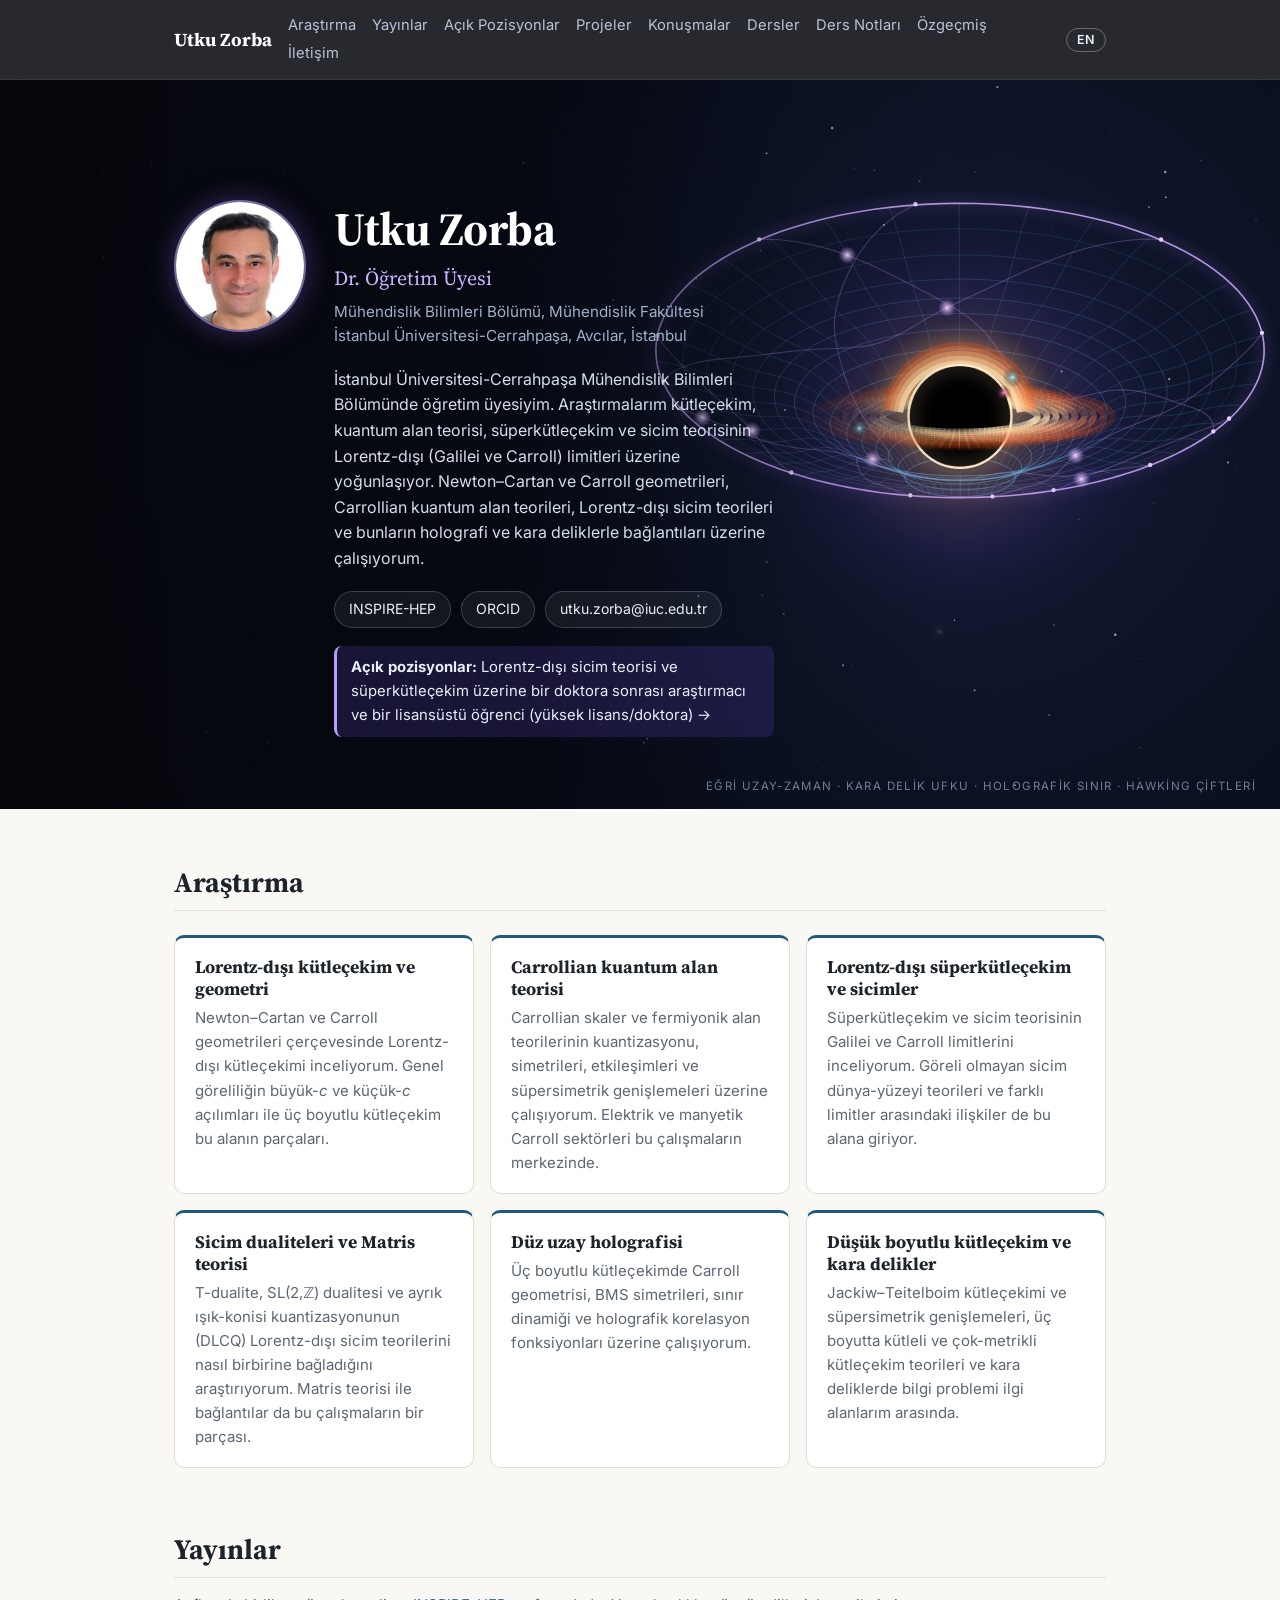
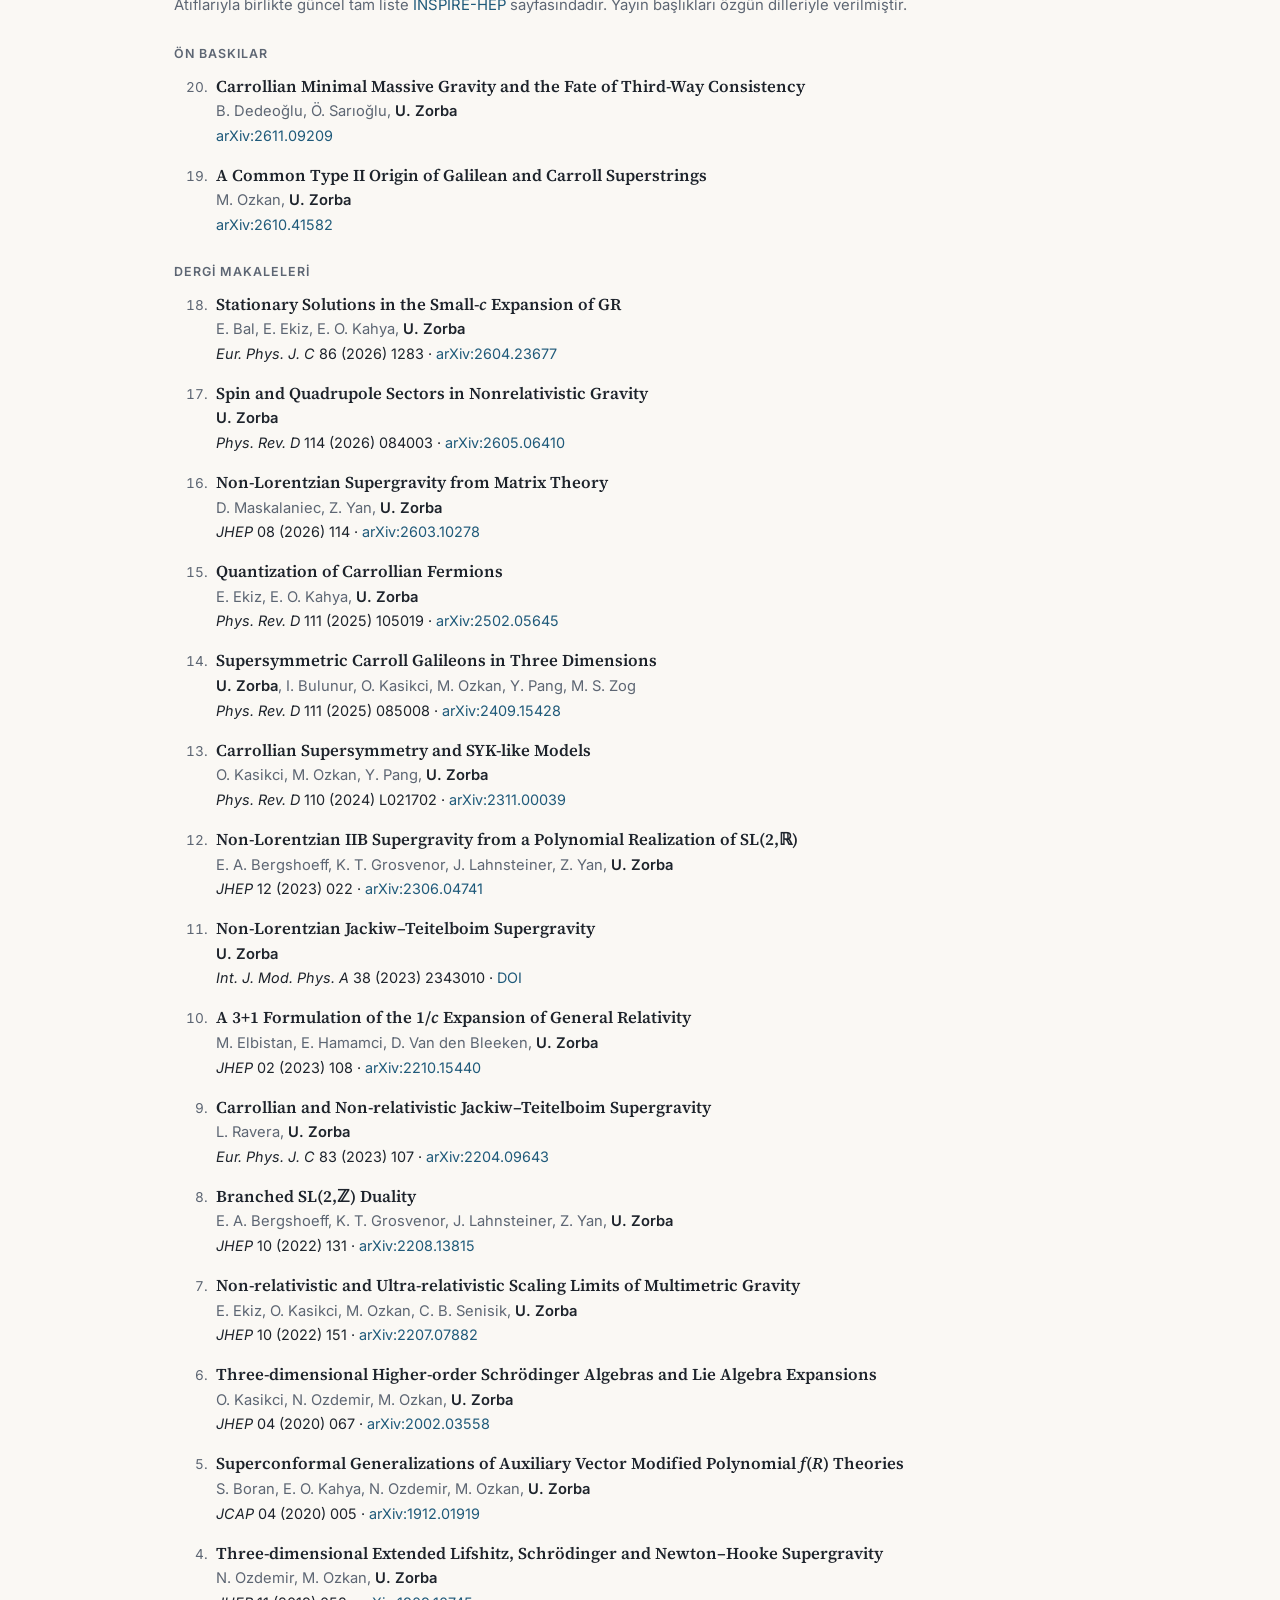
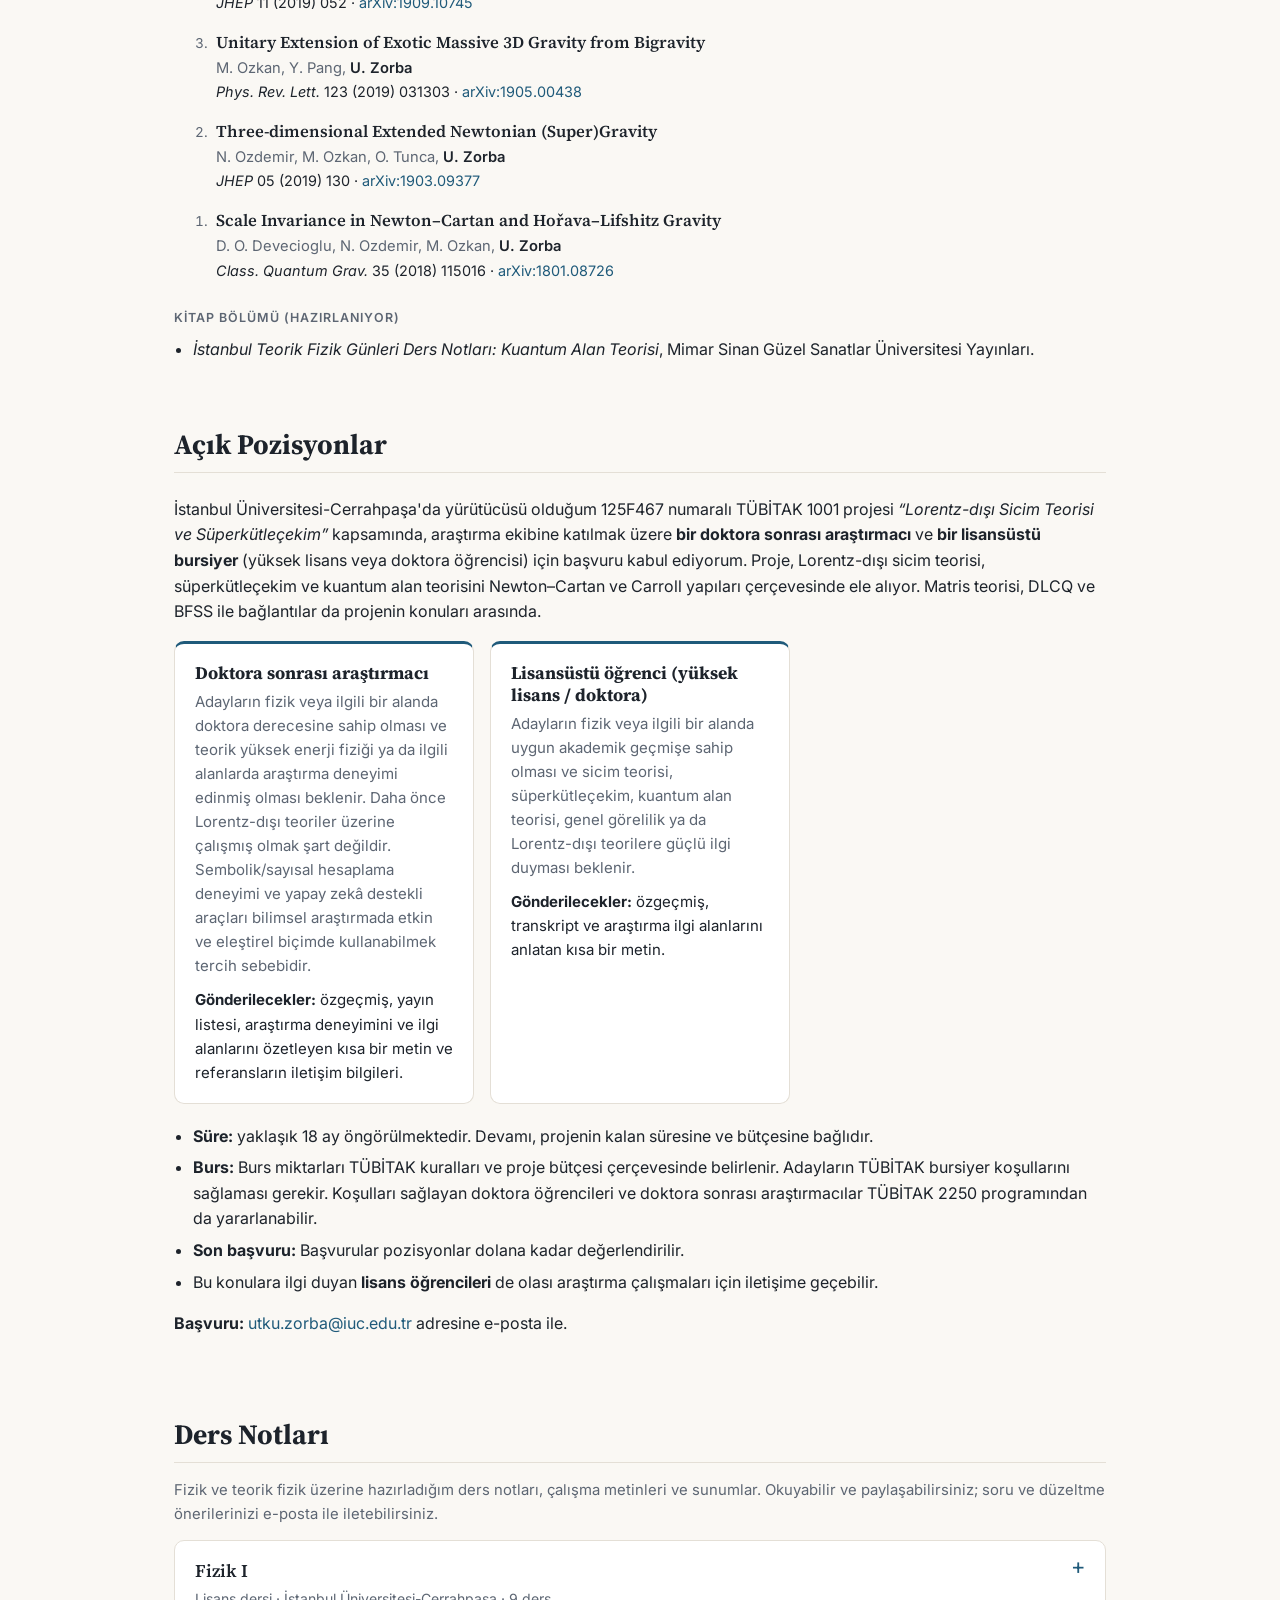
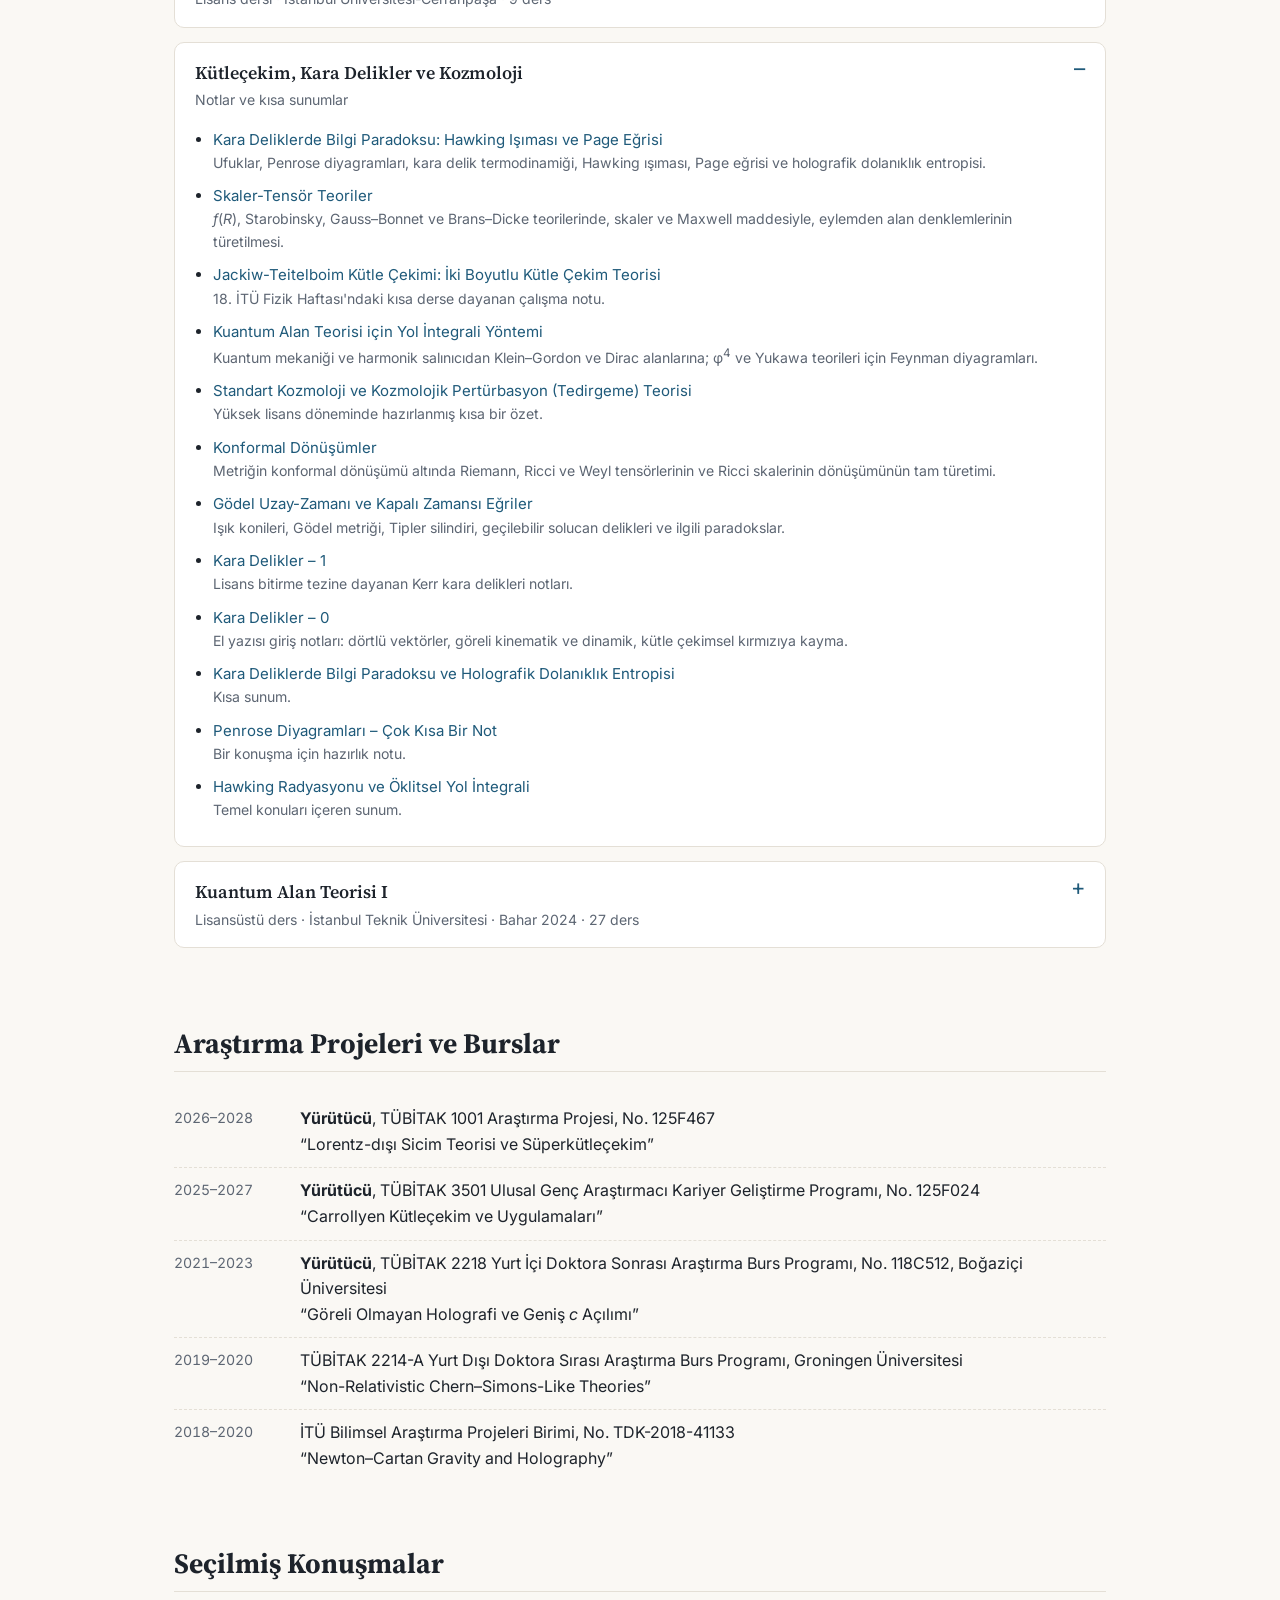
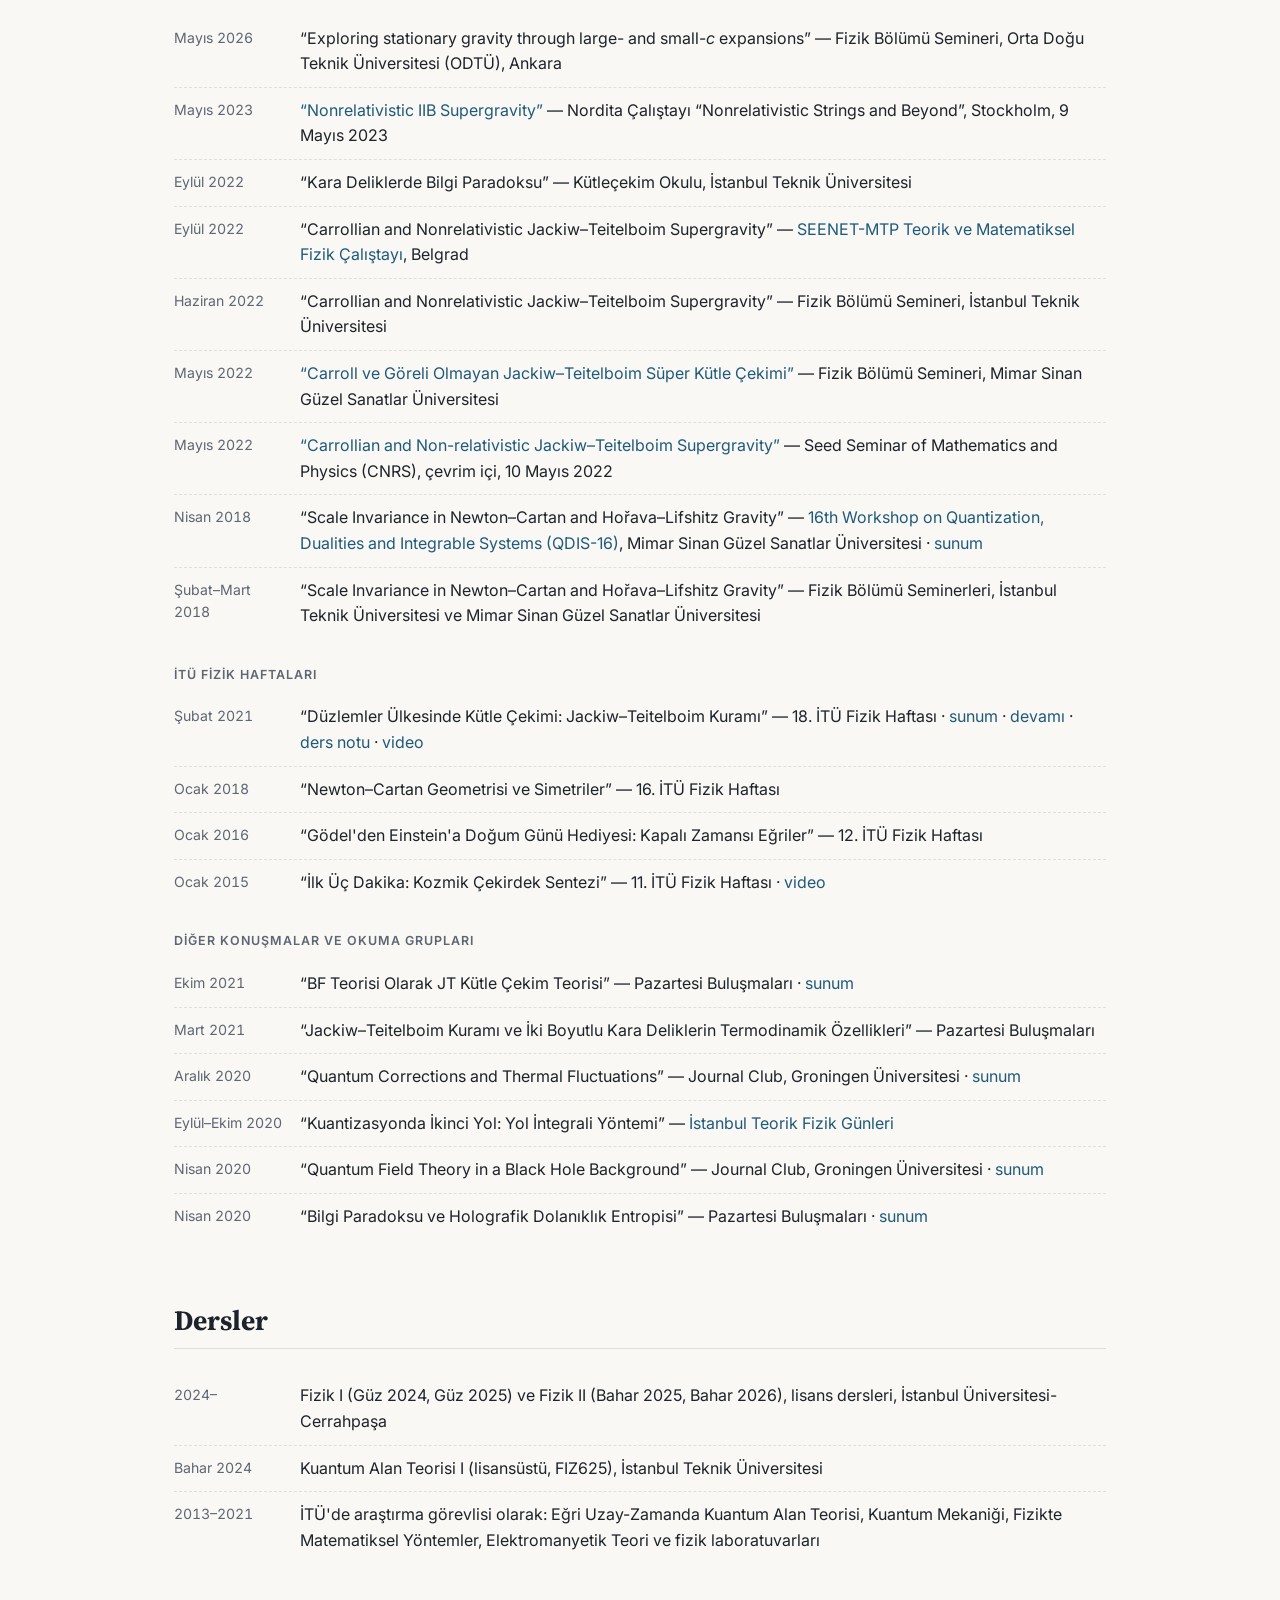
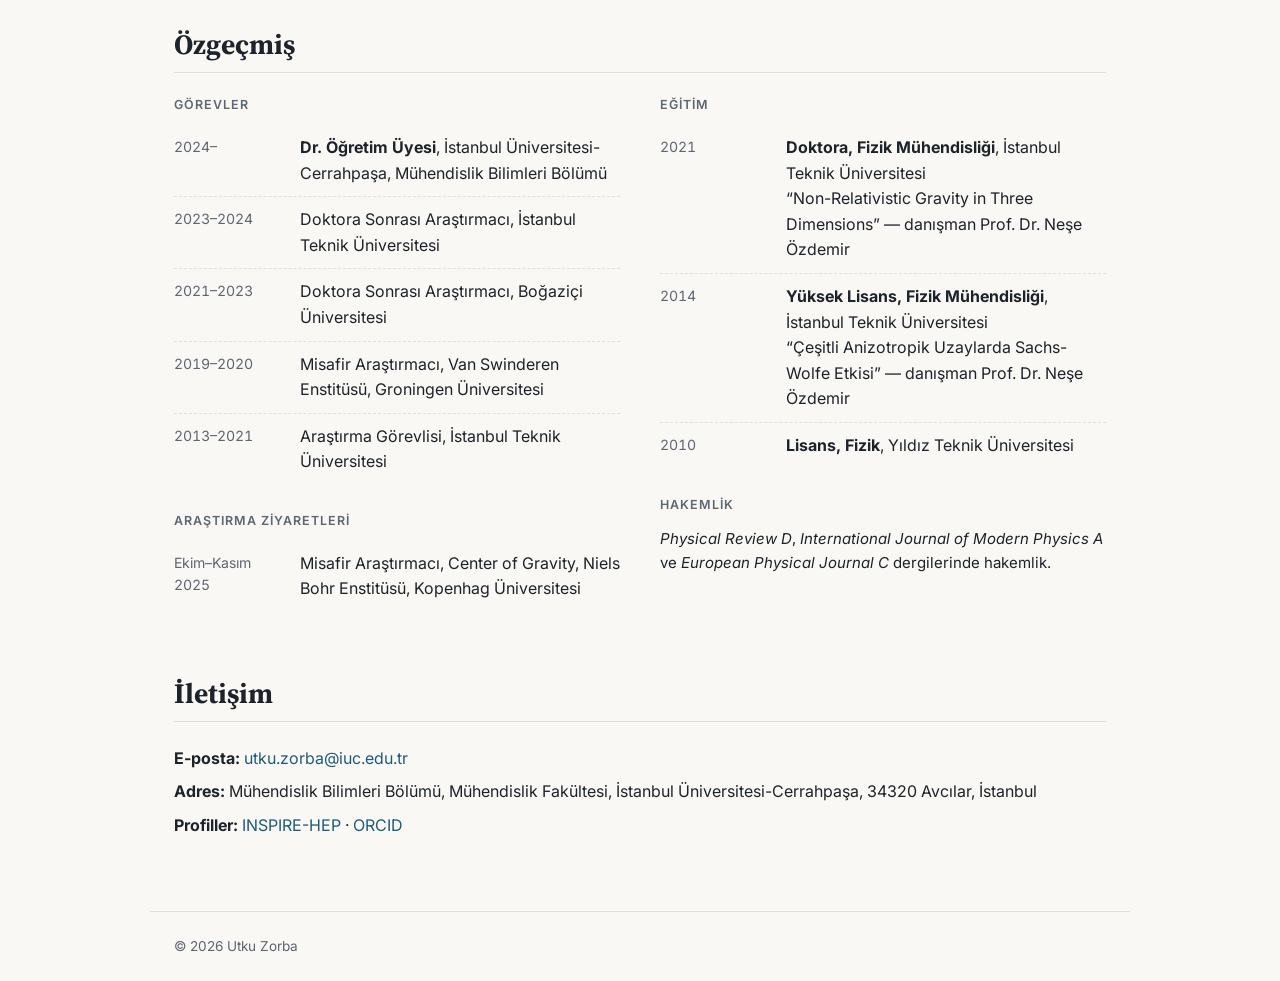
==== commit 61002b54: "Derece adları: Fizik Mühendisliği" ====
--- a/tr/index.html
+++ b/tr/index.html
@@ -329,8 +329,8 @@
       <div>
         <h3 class="sub">Eğitim</h3>
         <ul class="timeline">
-          <li><span class="when">2021</span><div><b>Doktora</b>, İstanbul Teknik Üniversitesi<br>“Non-Relativistic Gravity in Three Dimensions” — danışman Prof. Dr. Neşe Özdemir</div></li>
-          <li><span class="when">2014</span><div><b>Yüksek Lisans</b>, İstanbul Teknik Üniversitesi<br>“Çeşitli Anizotropik Uzaylarda Sachs-Wolfe Etkisi” — danışman Prof. Dr. Neşe Özdemir</div></li>
+          <li><span class="when">2021</span><div><b>Doktora, Fizik Mühendisliği</b>, İstanbul Teknik Üniversitesi<br>“Non-Relativistic Gravity in Three Dimensions” — danışman Prof. Dr. Neşe Özdemir</div></li>
+          <li><span class="when">2014</span><div><b>Yüksek Lisans, Fizik Mühendisliği</b>, İstanbul Teknik Üniversitesi<br>“Çeşitli Anizotropik Uzaylarda Sachs-Wolfe Etkisi” — danışman Prof. Dr. Neşe Özdemir</div></li>
           <li><span class="when">2010</span><div><b>Lisans, Fizik</b>, Yıldız Teknik Üniversitesi</div></li>
         </ul>
         <h3 class="sub">Hakemlik</h3>
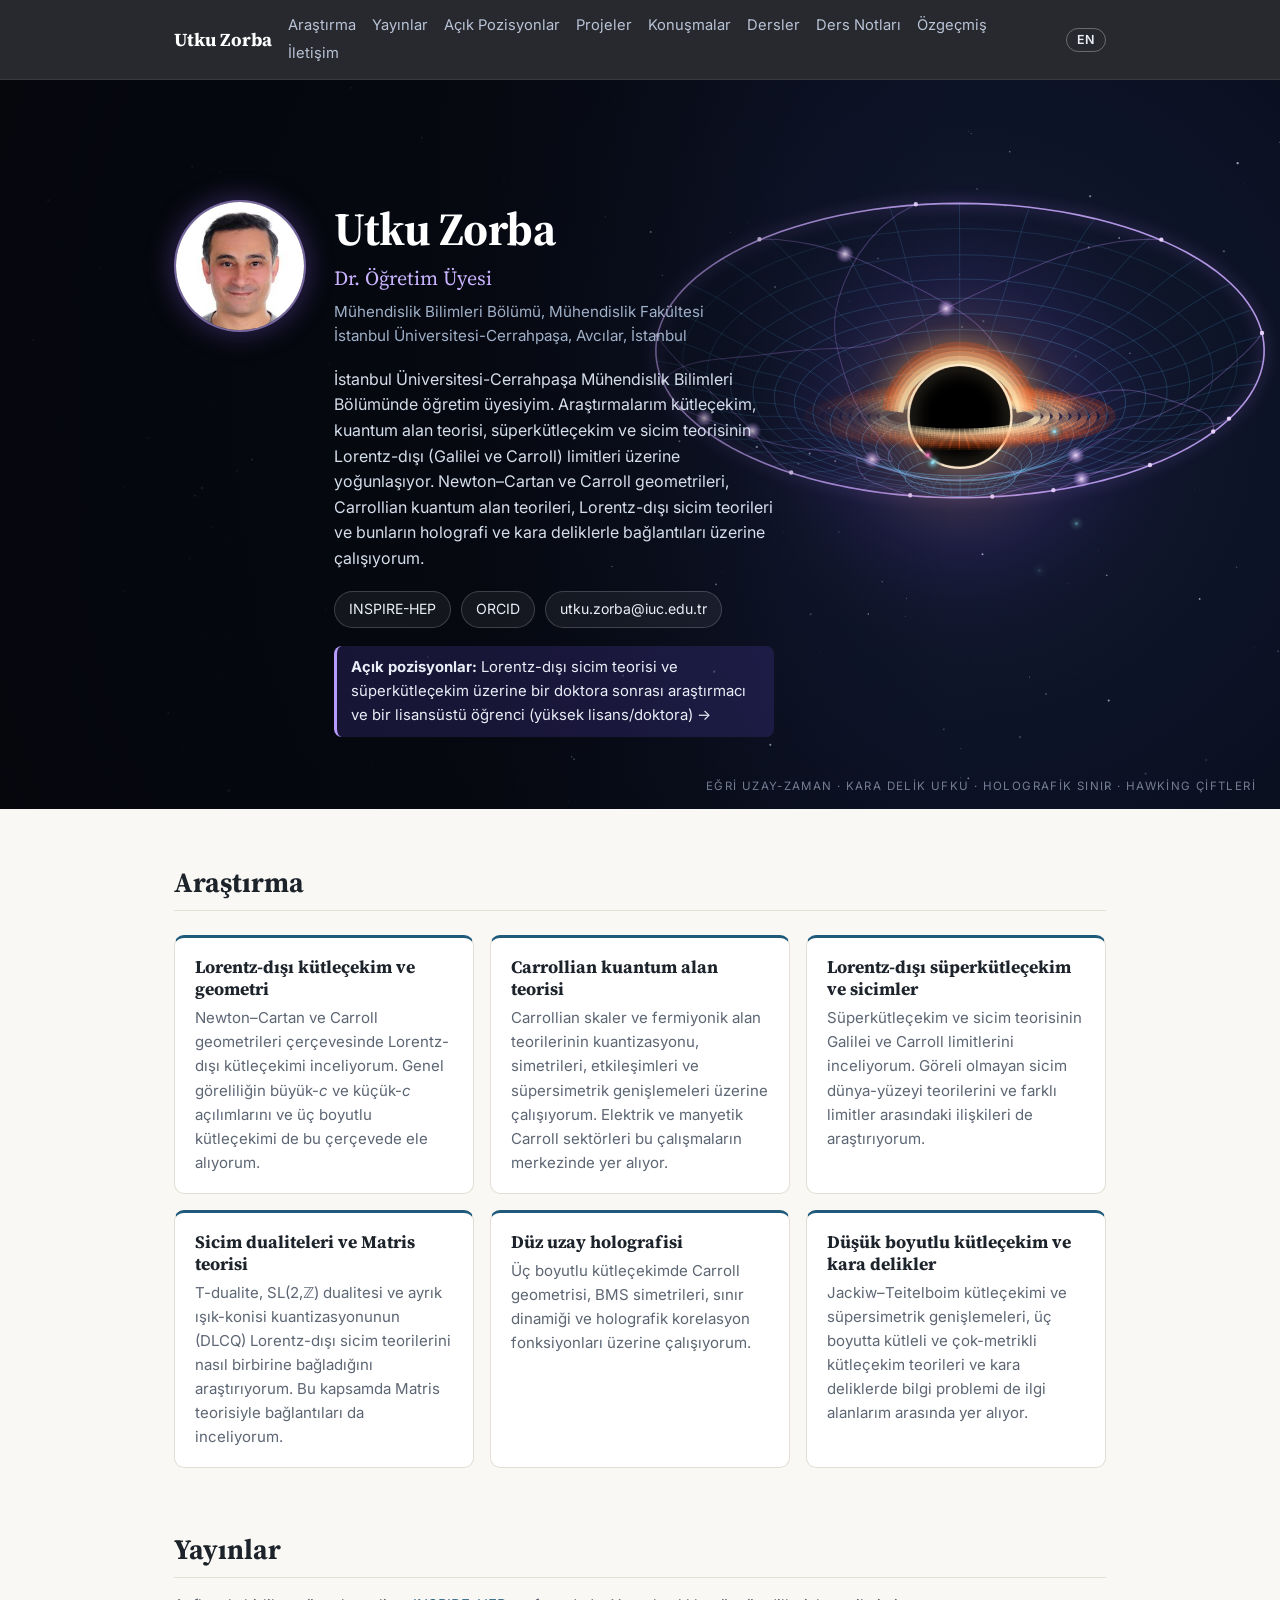
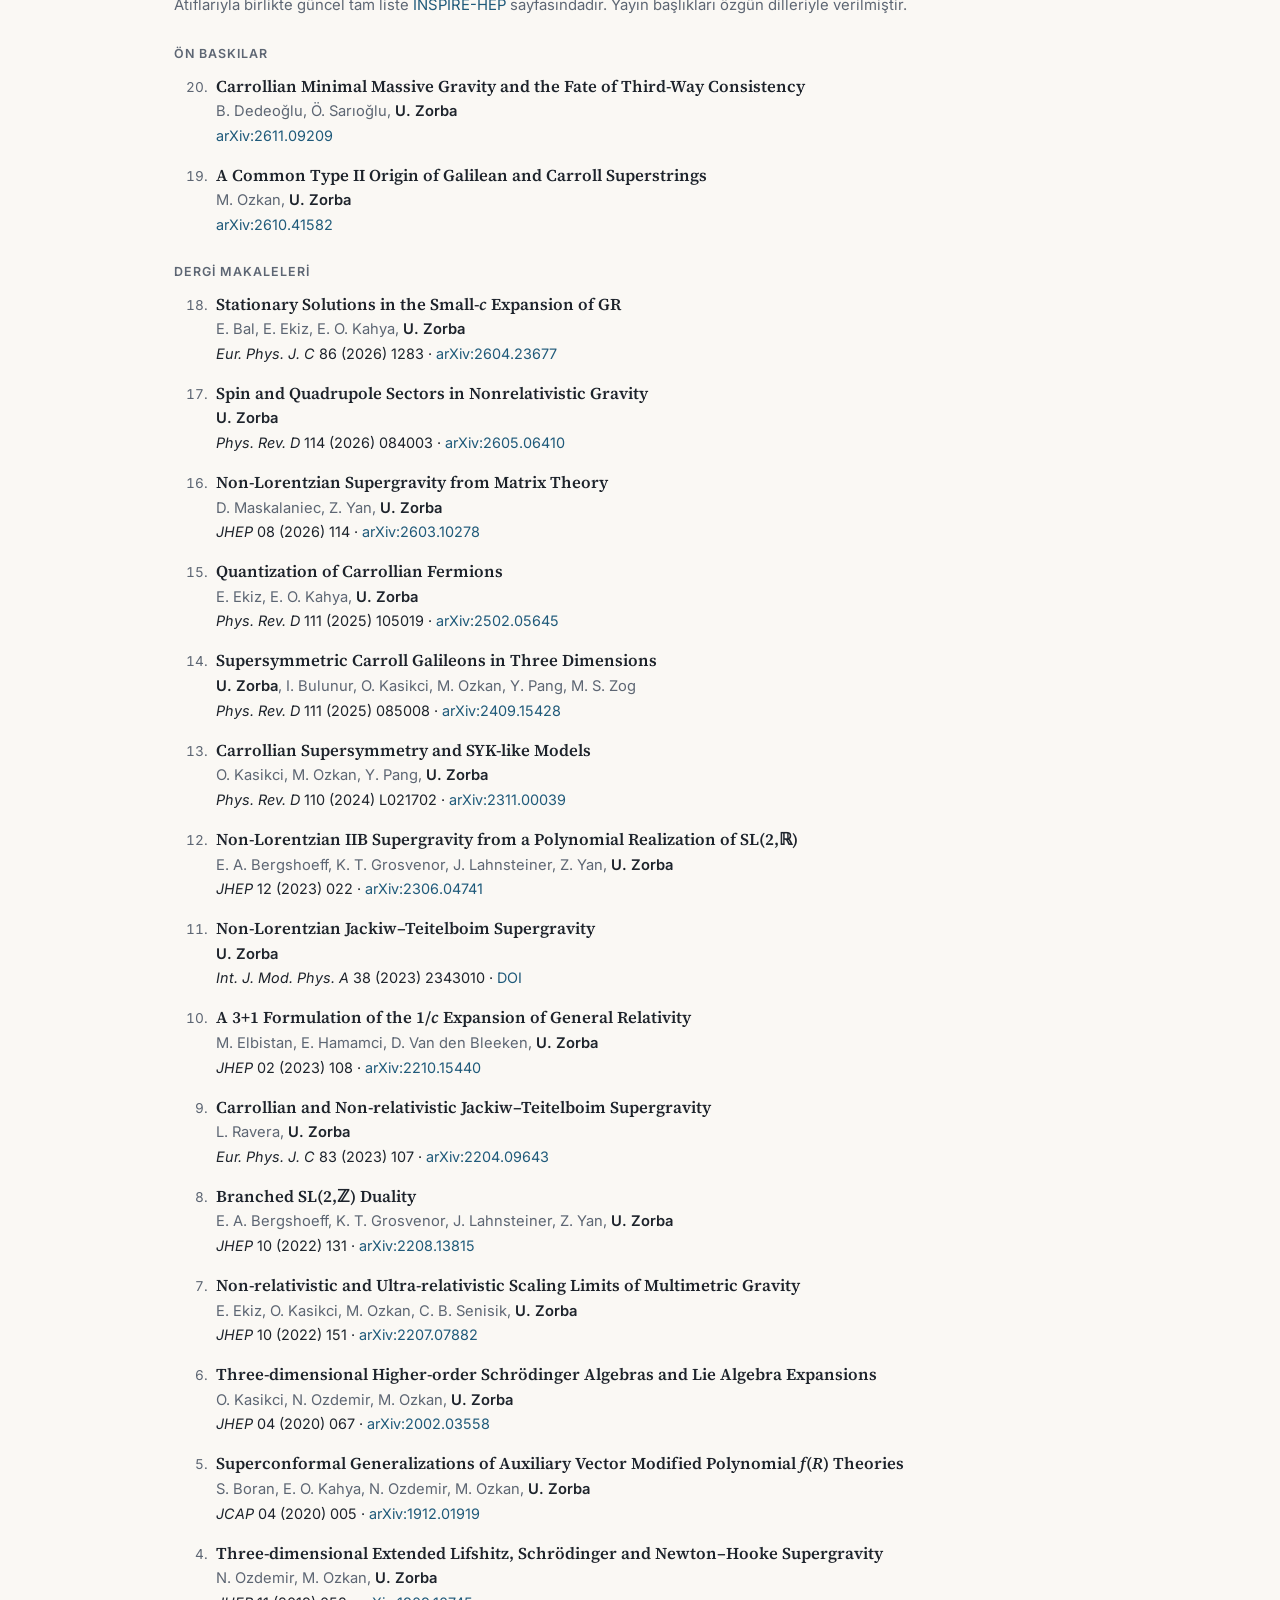
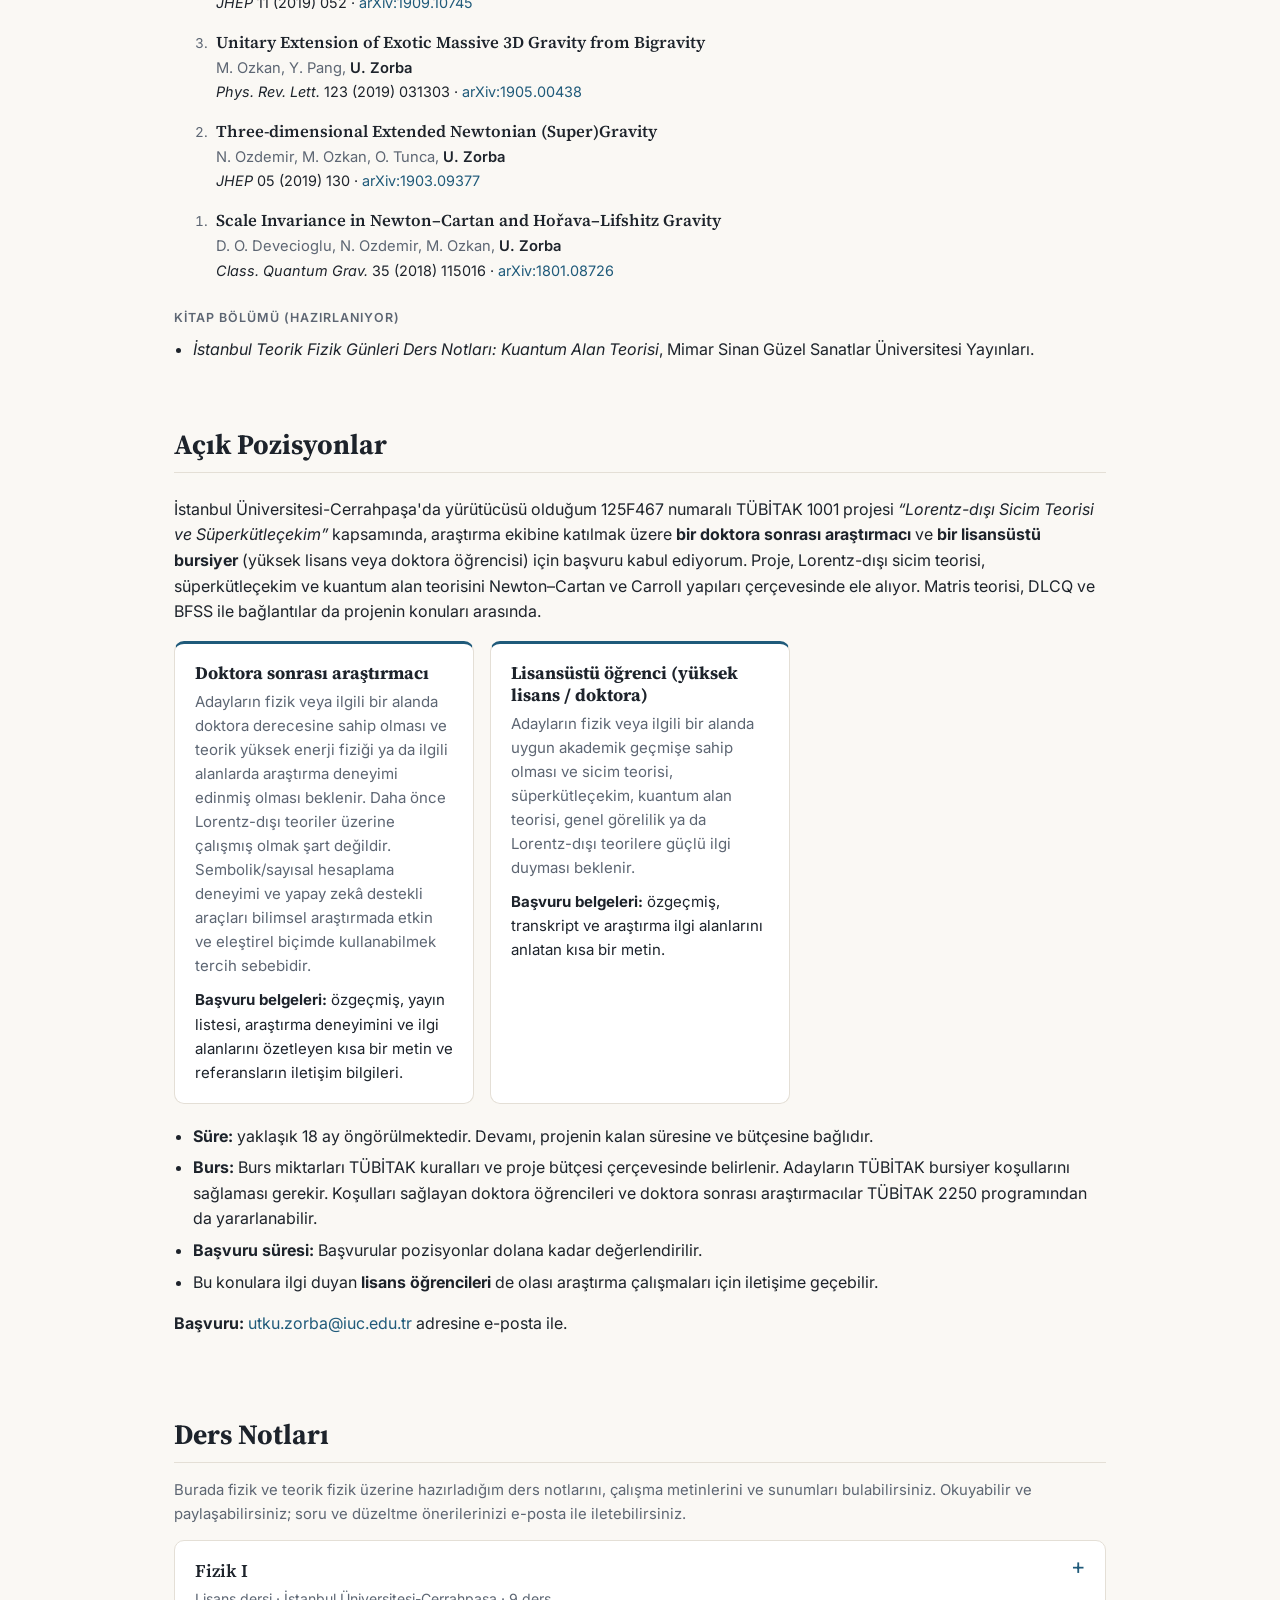
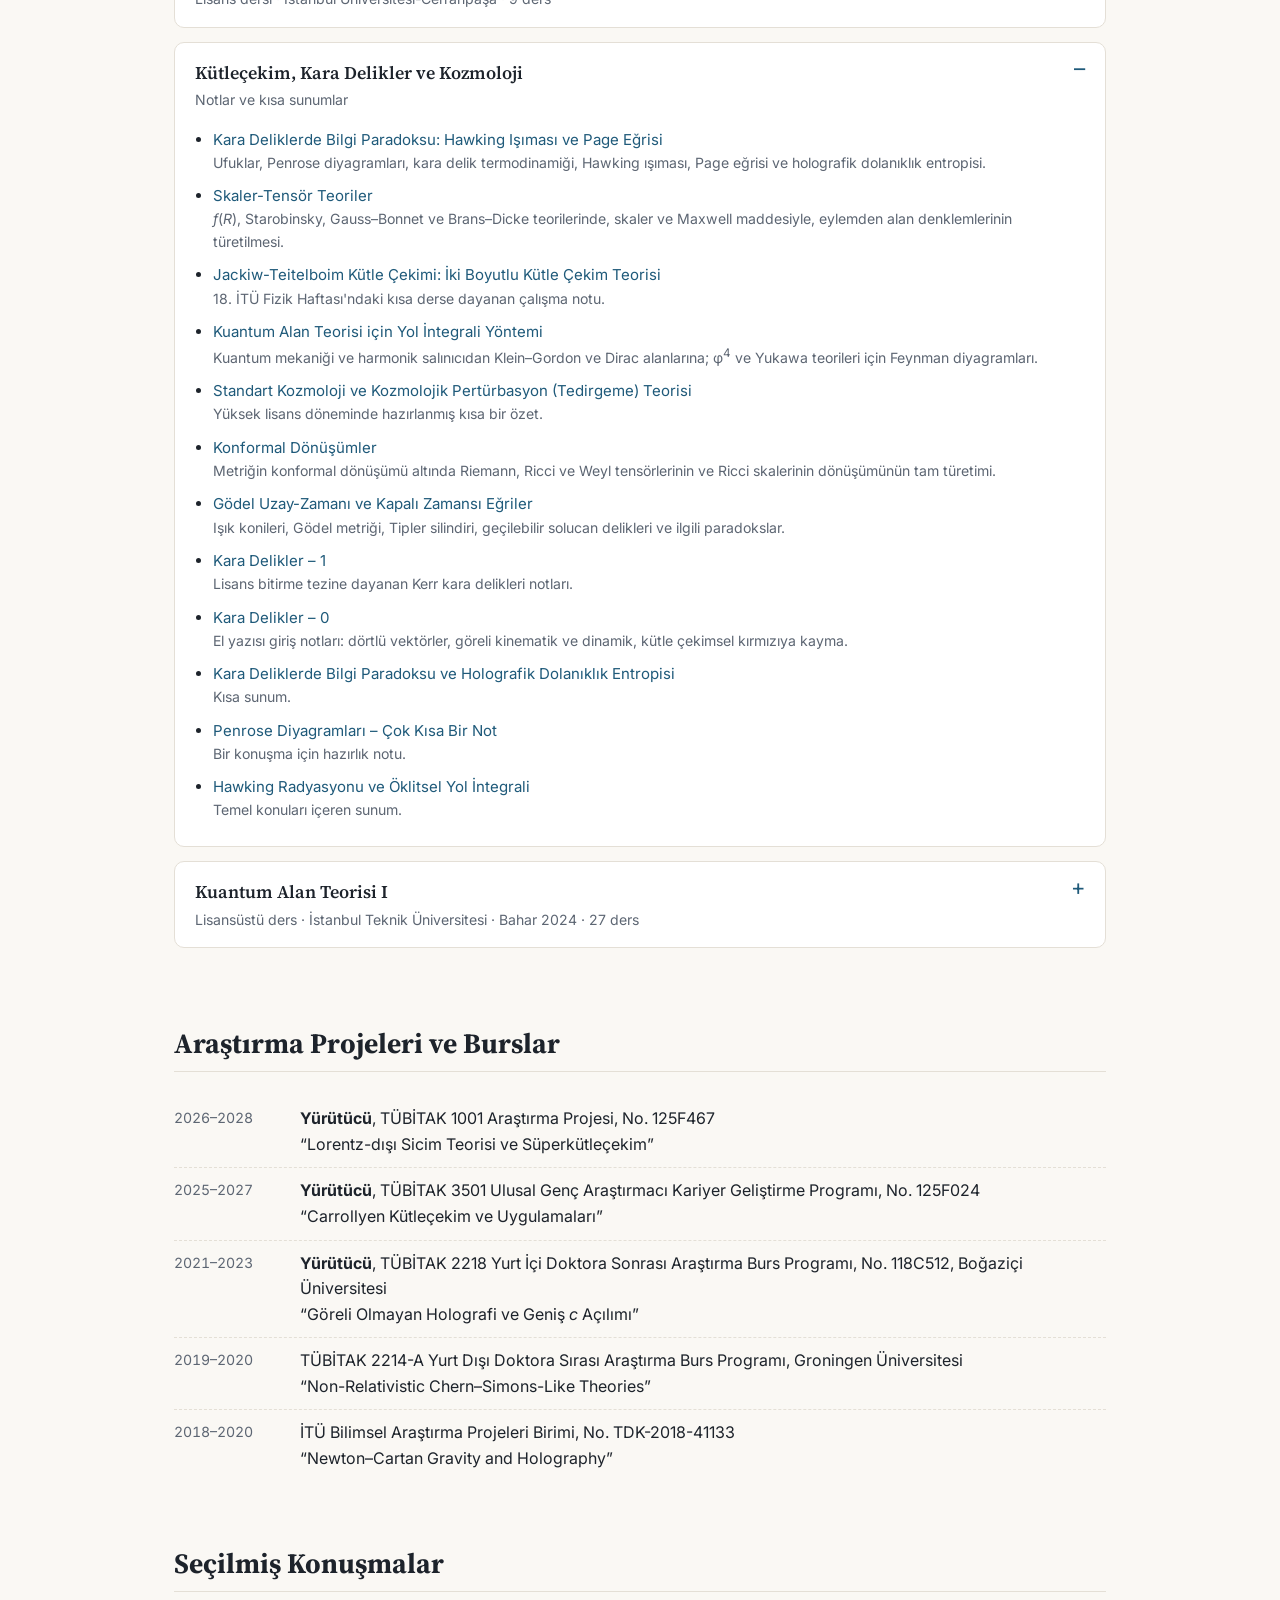
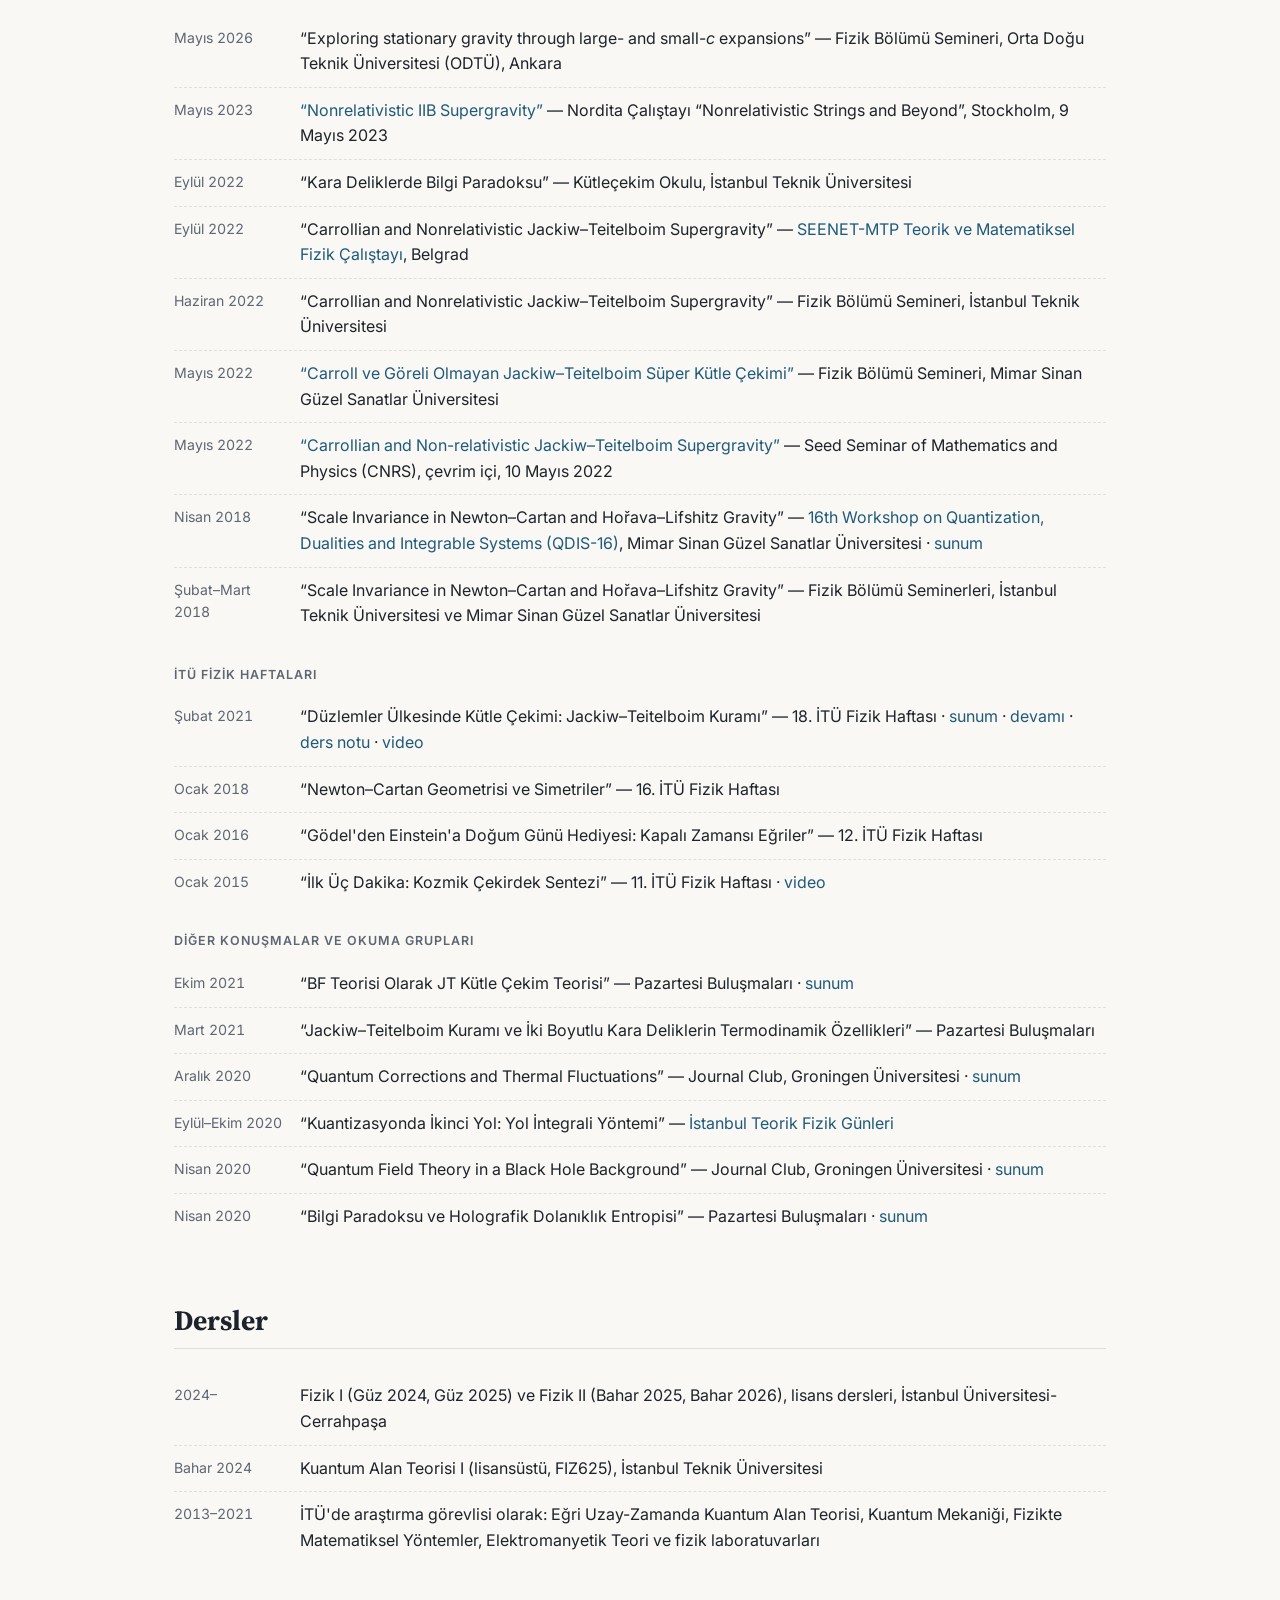
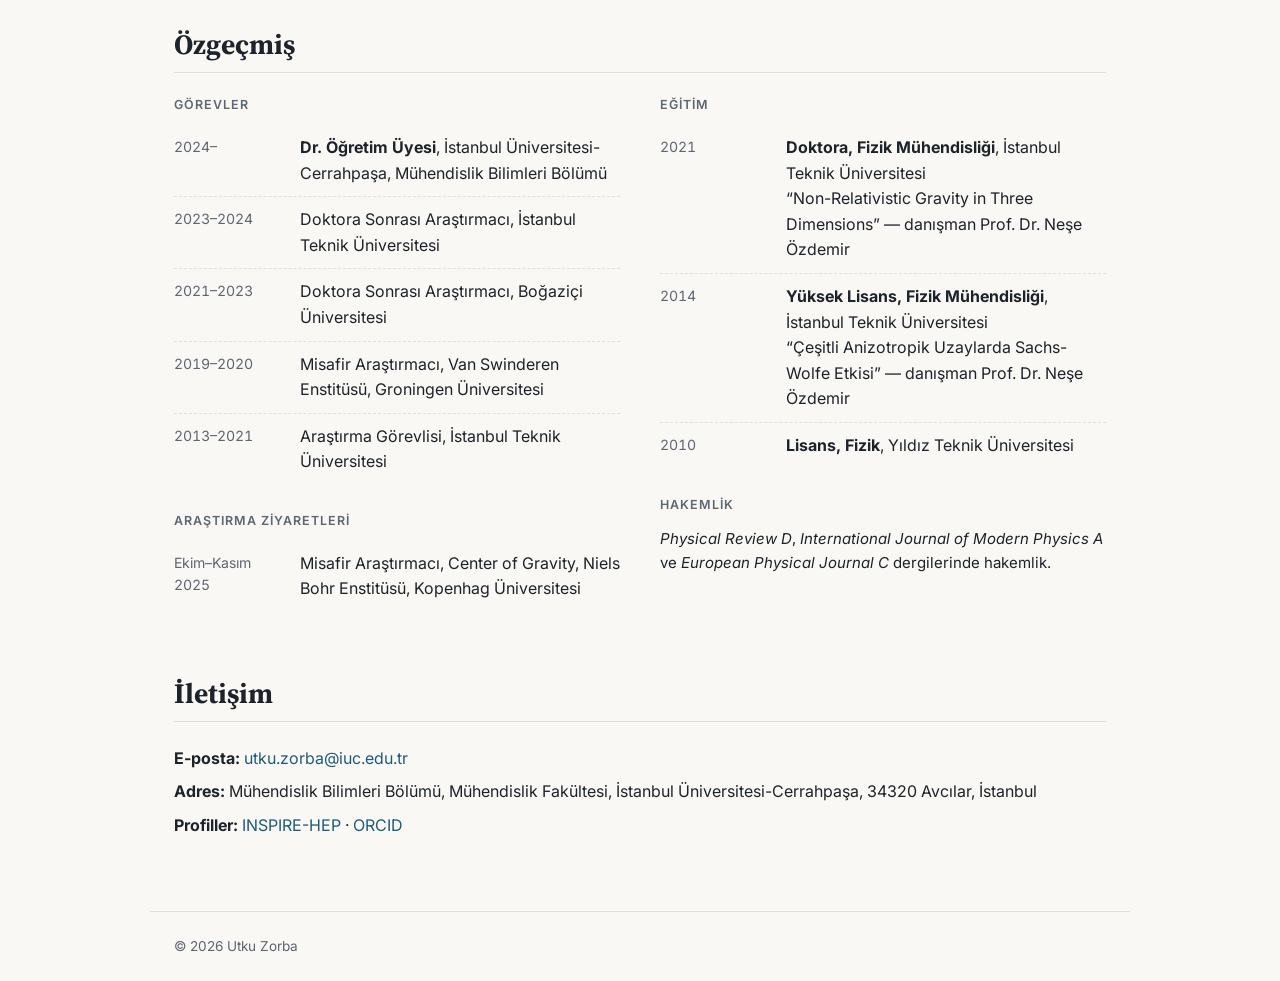
==== commit 746cf33a: "Türkçe metinlerde akış düzeltmeleri" ====
--- a/tr/index.html
+++ b/tr/index.html
@@ -69,19 +69,19 @@
     <div class="cards">
       <article class="card">
         <h3>Lorentz-dışı kütleçekim ve geometri</h3>
-        <p>Newton–Cartan ve Carroll geometrileri çerçevesinde Lorentz-dışı kütleçekimi inceliyorum. Genel göreliliğin büyük-<i>c</i> ve küçük-<i>c</i> açılımları ile üç boyutlu kütleçekim bu alanın parçaları.</p>
+        <p>Newton–Cartan ve Carroll geometrileri çerçevesinde Lorentz-dışı kütleçekimi inceliyorum. Genel göreliliğin büyük-<i>c</i> ve küçük-<i>c</i> açılımlarını ve üç boyutlu kütleçekimi de bu çerçevede ele alıyorum.</p>
       </article>
       <article class="card">
         <h3>Carrollian kuantum alan teorisi</h3>
-        <p>Carrollian skaler ve fermiyonik alan teorilerinin kuantizasyonu, simetrileri, etkileşimleri ve süpersimetrik genişlemeleri üzerine çalışıyorum. Elektrik ve manyetik Carroll sektörleri bu çalışmaların merkezinde.</p>
+        <p>Carrollian skaler ve fermiyonik alan teorilerinin kuantizasyonu, simetrileri, etkileşimleri ve süpersimetrik genişlemeleri üzerine çalışıyorum. Elektrik ve manyetik Carroll sektörleri bu çalışmaların merkezinde yer alıyor.</p>
       </article>
       <article class="card">
         <h3>Lorentz-dışı süperkütleçekim ve sicimler</h3>
-        <p>Süperkütleçekim ve sicim teorisinin Galilei ve Carroll limitlerini inceliyorum. Göreli olmayan sicim dünya-yüzeyi teorileri ve farklı limitler arasındaki ilişkiler de bu alana giriyor.</p>
+        <p>Süperkütleçekim ve sicim teorisinin Galilei ve Carroll limitlerini inceliyorum. Göreli olmayan sicim dünya-yüzeyi teorilerini ve farklı limitler arasındaki ilişkileri de araştırıyorum.</p>
       </article>
       <article class="card">
         <h3>Sicim dualiteleri ve Matris teorisi</h3>
-        <p>T-dualite, SL(2,ℤ) dualitesi ve ayrık ışık-konisi kuantizasyonunun (DLCQ) Lorentz-dışı sicim teorilerini nasıl birbirine bağladığını araştırıyorum. Matris teorisi ile bağlantılar da bu çalışmaların bir parçası.</p>
+        <p>T-dualite, SL(2,ℤ) dualitesi ve ayrık ışık-konisi kuantizasyonunun (DLCQ) Lorentz-dışı sicim teorilerini nasıl birbirine bağladığını araştırıyorum. Bu kapsamda Matris teorisiyle bağlantıları da inceliyorum.</p>
       </article>
       <article class="card">
         <h3>Düz uzay holografisi</h3>
@@ -89,7 +89,7 @@
       </article>
       <article class="card">
         <h3>Düşük boyutlu kütleçekim ve kara delikler</h3>
-        <p>Jackiw–Teitelboim kütleçekimi ve süpersimetrik genişlemeleri, üç boyutta kütleli ve çok-metrikli kütleçekim teorileri ve kara deliklerde bilgi problemi ilgi alanlarım arasında.</p>
+        <p>Jackiw–Teitelboim kütleçekimi ve süpersimetrik genişlemeleri, üç boyutta kütleli ve çok-metrikli kütleçekim teorileri ve kara deliklerde bilgi problemi de ilgi alanlarım arasında yer alıyor.</p>
       </article>
     </div>
   </section>
@@ -179,18 +179,18 @@
       <article class="card">
         <h3>Doktora sonrası araştırmacı</h3>
         <p>Adayların fizik veya ilgili bir alanda doktora derecesine sahip olması ve teorik yüksek enerji fiziği ya da ilgili alanlarda araştırma deneyimi edinmiş olması beklenir. Daha önce Lorentz-dışı teoriler üzerine çalışmış olmak şart değildir. Sembolik/sayısal hesaplama deneyimi ve yapay zekâ destekli araçları bilimsel araştırmada etkin ve eleştirel biçimde kullanabilmek tercih sebebidir.</p>
-        <p class="apply"><b>Gönderilecekler:</b> özgeçmiş, yayın listesi, araştırma deneyimini ve ilgi alanlarını özetleyen kısa bir metin ve referansların iletişim bilgileri.</p>
+        <p class="apply"><b>Başvuru belgeleri:</b> özgeçmiş, yayın listesi, araştırma deneyimini ve ilgi alanlarını özetleyen kısa bir metin ve referansların iletişim bilgileri.</p>
       </article>
       <article class="card">
         <h3>Lisansüstü öğrenci (yüksek lisans / doktora)</h3>
         <p>Adayların fizik veya ilgili bir alanda uygun akademik geçmişe sahip olması ve sicim teorisi, süperkütleçekim, kuantum alan teorisi, genel görelilik ya da Lorentz-dışı teorilere güçlü ilgi duyması beklenir.</p>
-        <p class="apply"><b>Gönderilecekler:</b> özgeçmiş, transkript ve araştırma ilgi alanlarını anlatan kısa bir metin.</p>
+        <p class="apply"><b>Başvuru belgeleri:</b> özgeçmiş, transkript ve araştırma ilgi alanlarını anlatan kısa bir metin.</p>
       </article>
     </div>
     <ul class="facts">
       <li><b>Süre:</b> yaklaşık 18 ay öngörülmektedir. Devamı, projenin kalan süresine ve bütçesine bağlıdır.</li>
       <li><b>Burs:</b> Burs miktarları TÜBİTAK kuralları ve proje bütçesi çerçevesinde belirlenir. Adayların TÜBİTAK bursiyer koşullarını sağlaması gerekir. Koşulları sağlayan doktora öğrencileri ve doktora sonrası araştırmacılar TÜBİTAK 2250 programından da yararlanabilir.</li>
-      <li><b>Son başvuru:</b> Başvurular pozisyonlar dolana kadar değerlendirilir.</li>
+      <li><b>Başvuru süresi:</b> Başvurular pozisyonlar dolana kadar değerlendirilir.</li>
       <li>Bu konulara ilgi duyan <b>lisans öğrencileri</b> de olası araştırma çalışmaları için iletişime geçebilir.</li>
     </ul>
     <p><b>Başvuru:</b> <a href="mailto:utku.zorba@iuc.edu.tr?subject=Basvuru%20-%20TUBITAK%20125F467">utku.zorba@iuc.edu.tr</a> adresine e-posta ile.</p>
@@ -198,7 +198,7 @@
 
   <section id="notes">
     <h2>Ders Notları</h2>
-    <p class="note">Fizik ve teorik fizik üzerine hazırladığım ders notları, çalışma metinleri ve sunumlar. Okuyabilir ve paylaşabilirsiniz; soru ve düzeltme önerilerinizi e-posta ile iletebilirsiniz.</p>
+    <p class="note">Burada fizik ve teorik fizik üzerine hazırladığım ders notlarını, çalışma metinlerini ve sunumları bulabilirsiniz. Okuyabilir ve paylaşabilirsiniz; soru ve düzeltme önerilerinizi e-posta ile iletebilirsiniz.</p>
 
     <details class="course">
       <summary><span class="ct">Fizik I</span><span class="cm">Lisans dersi · İstanbul Üniversitesi-Cerrahpaşa · 9 ders</span></summary>
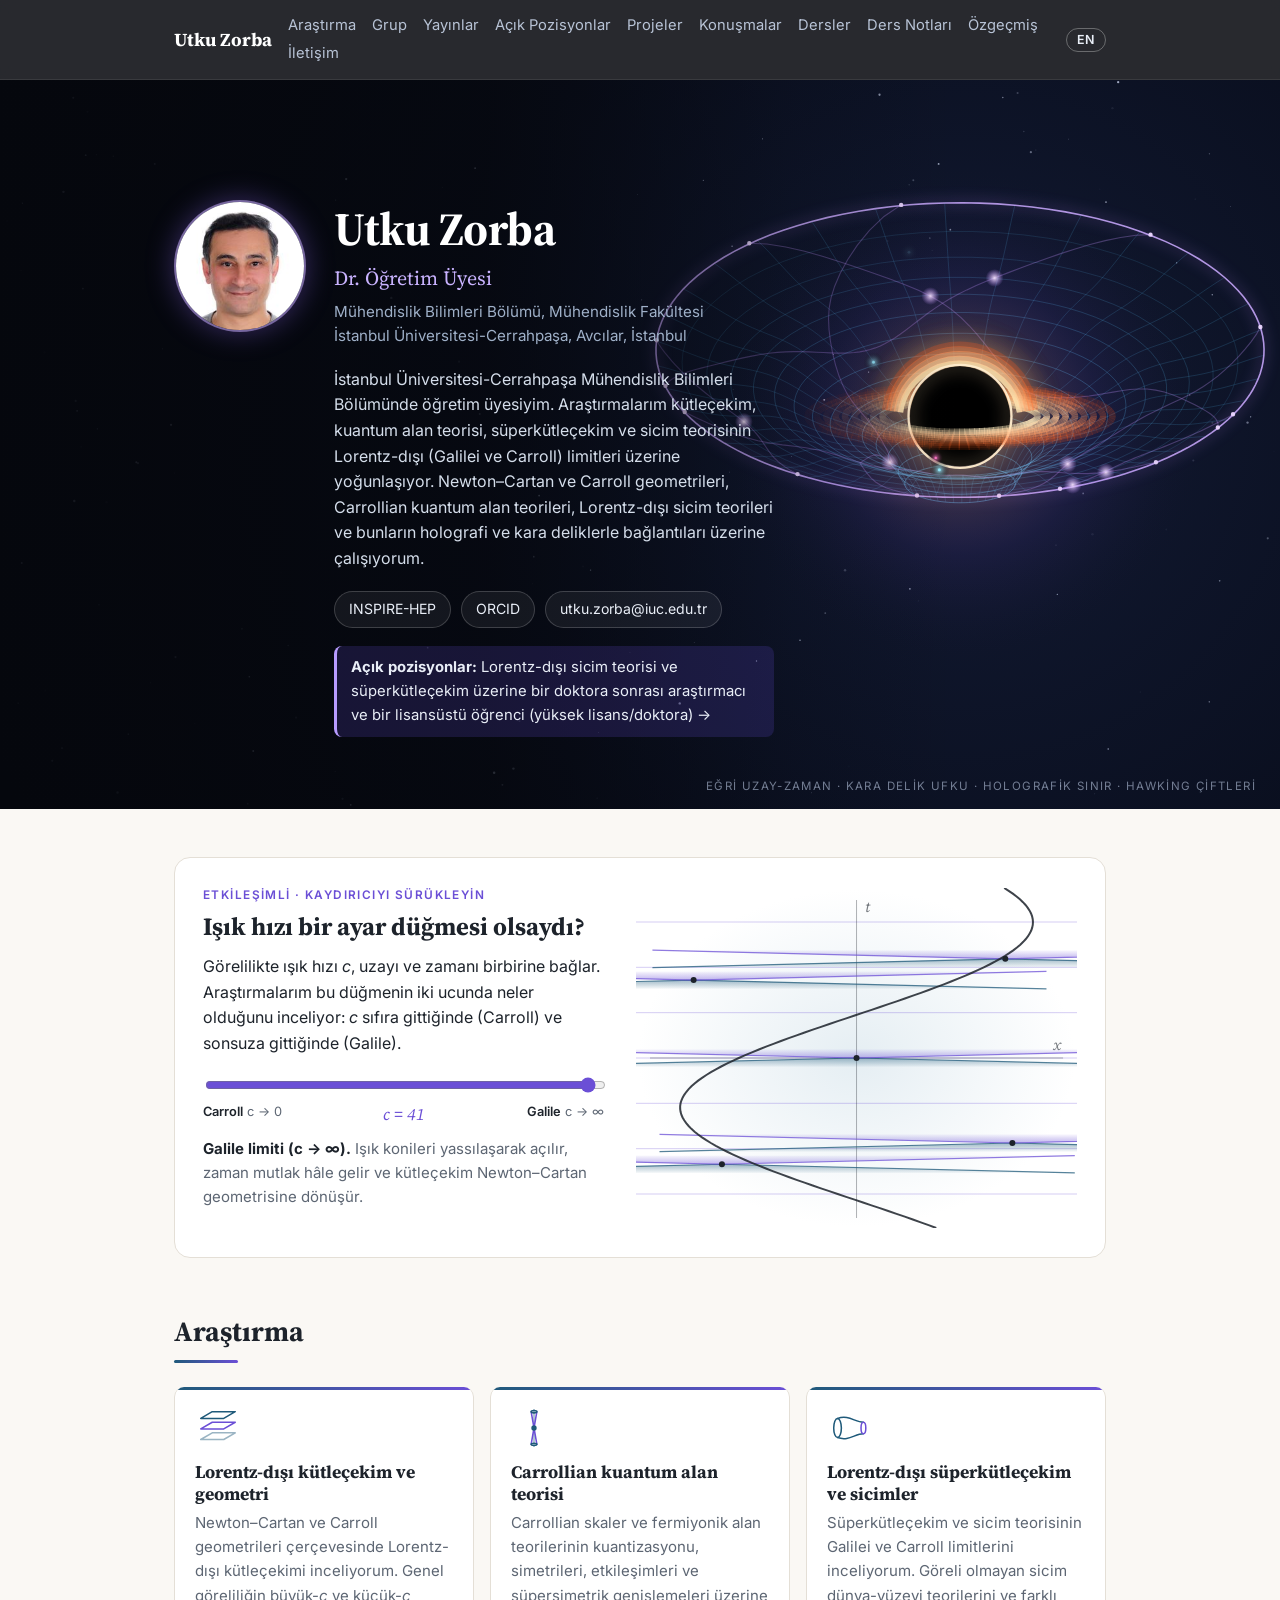
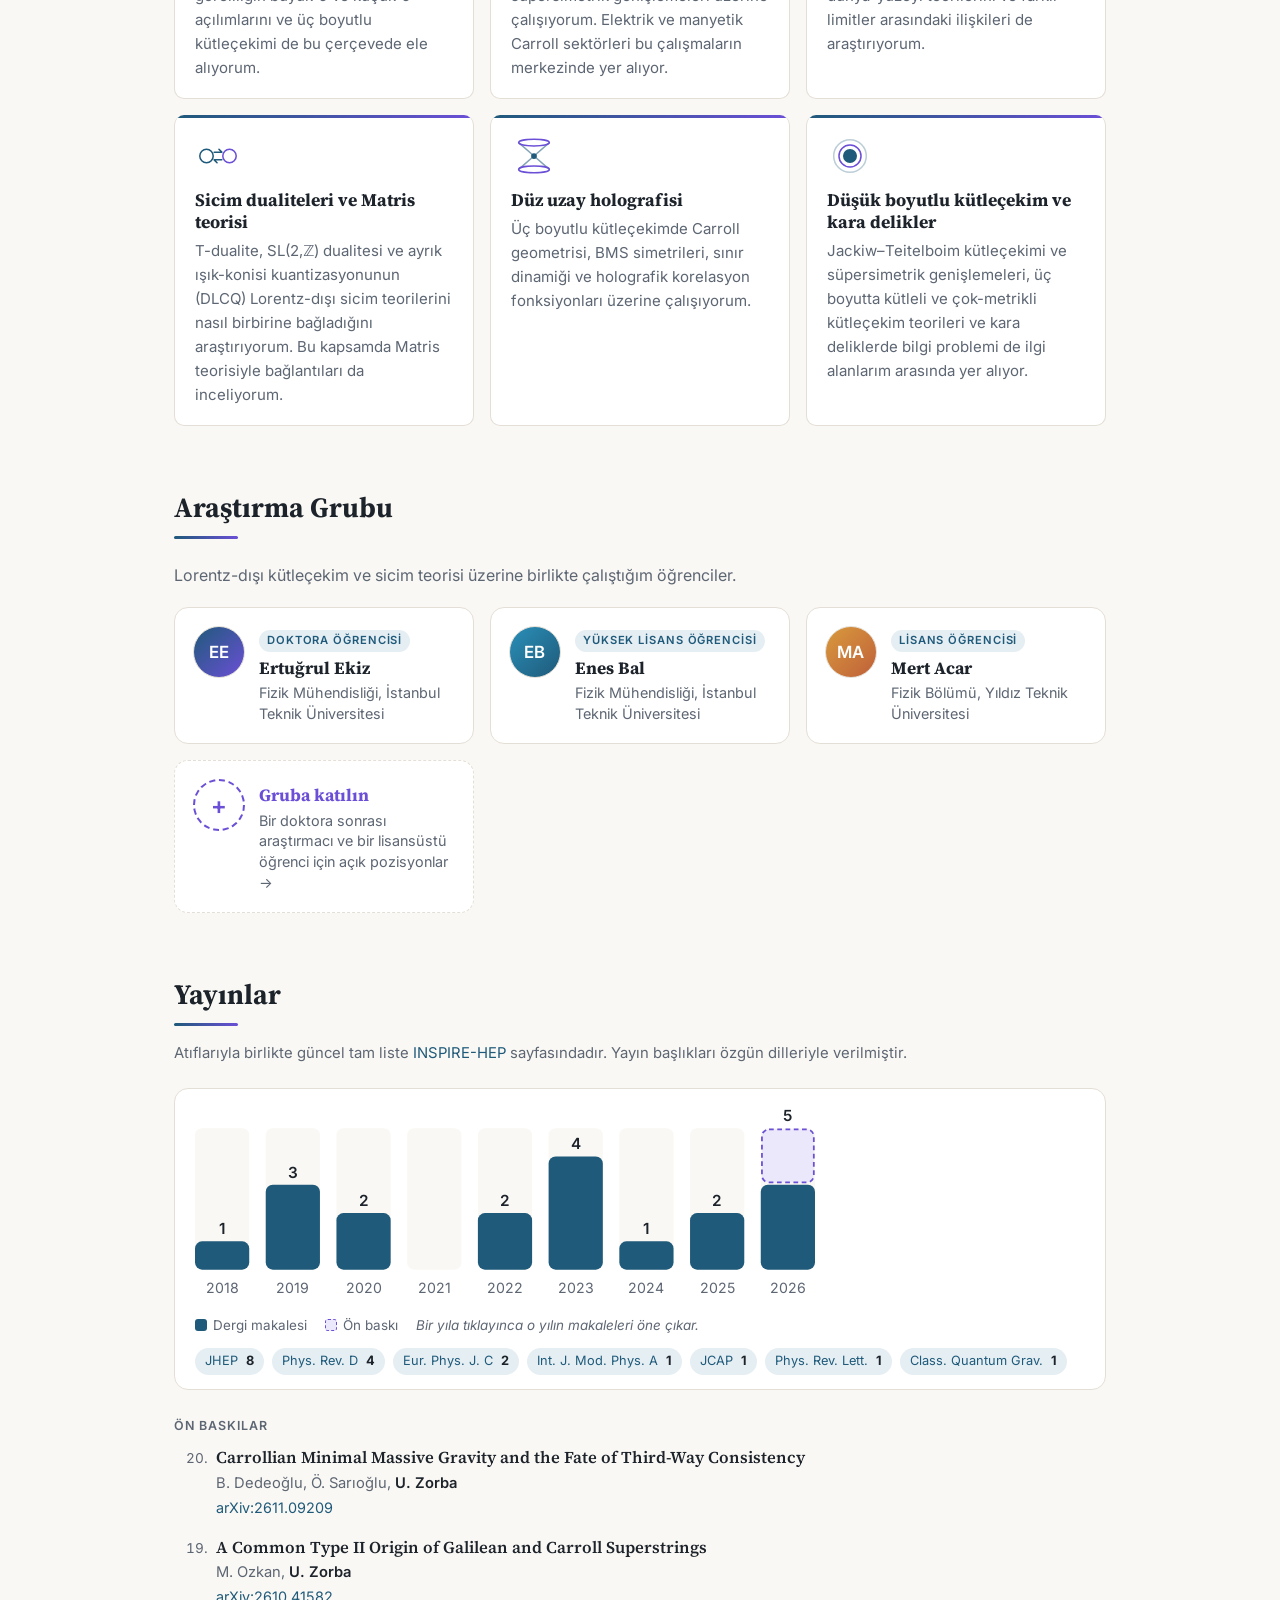
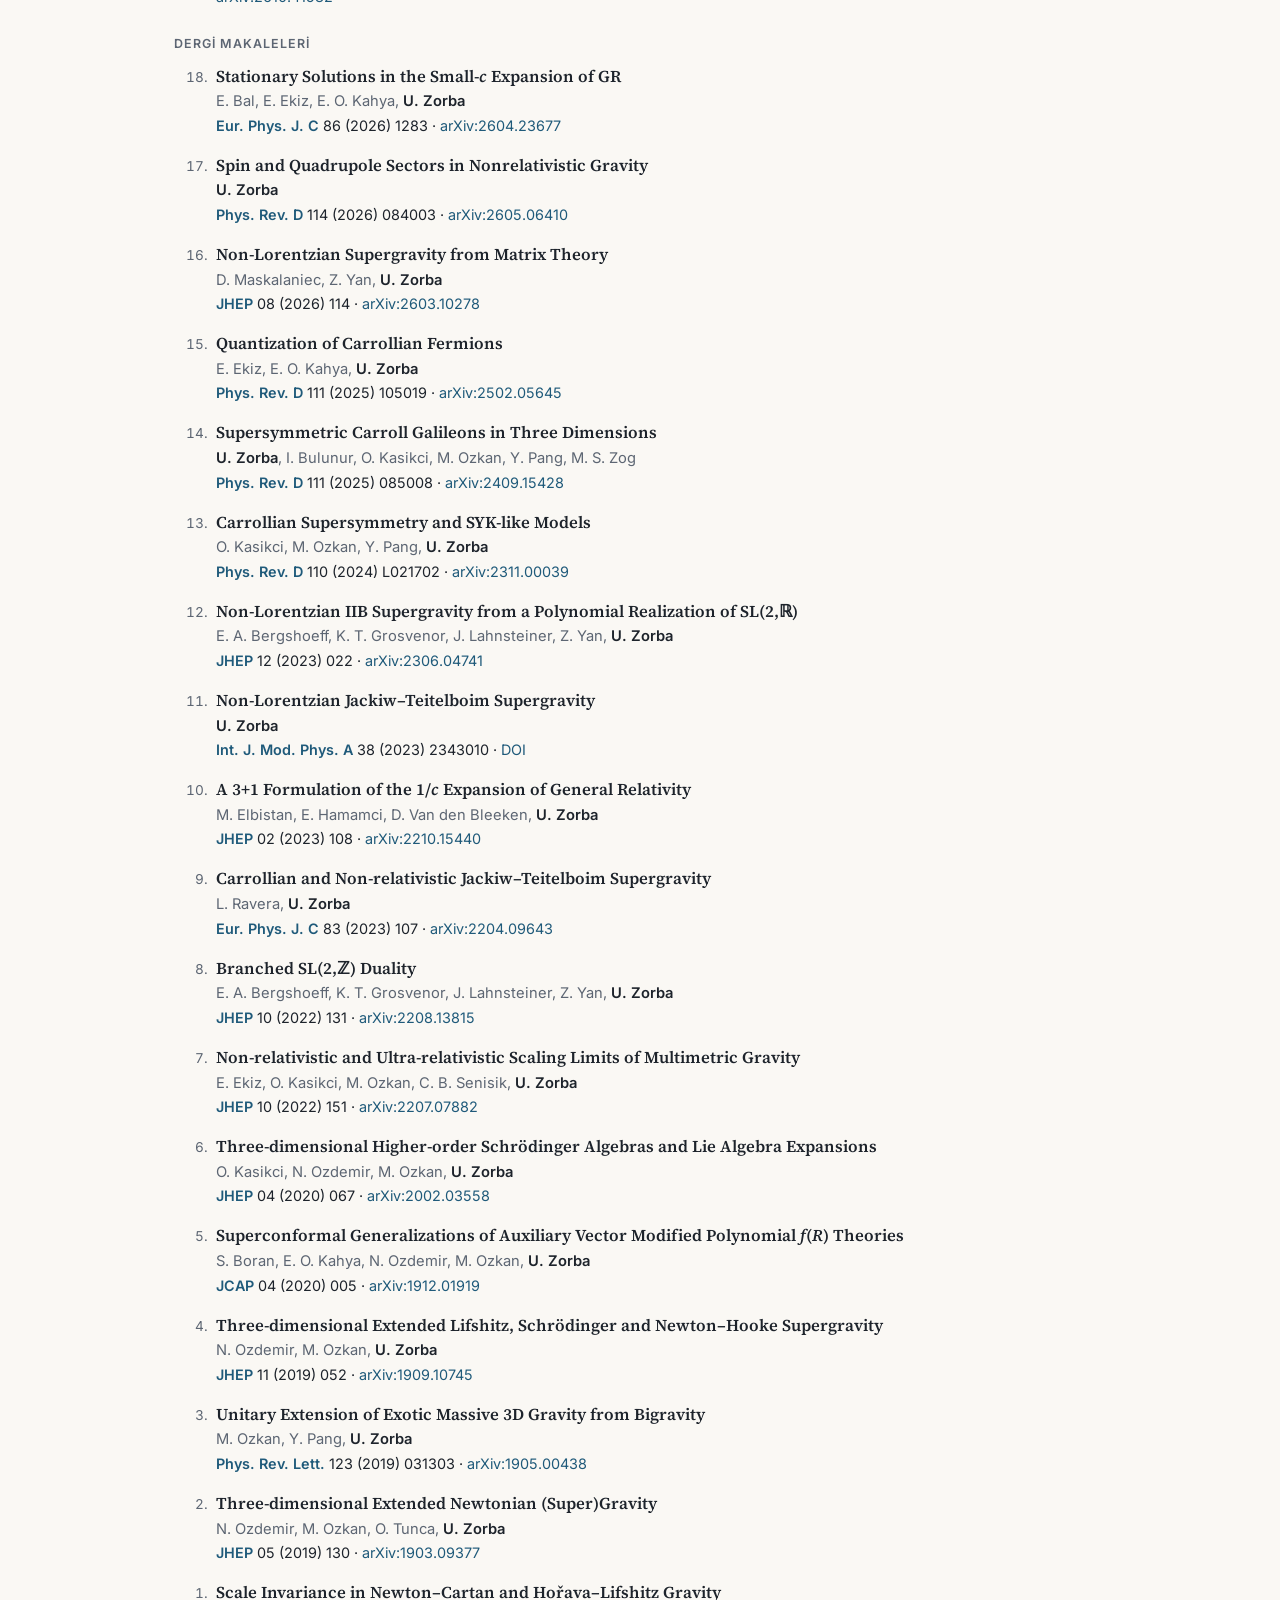
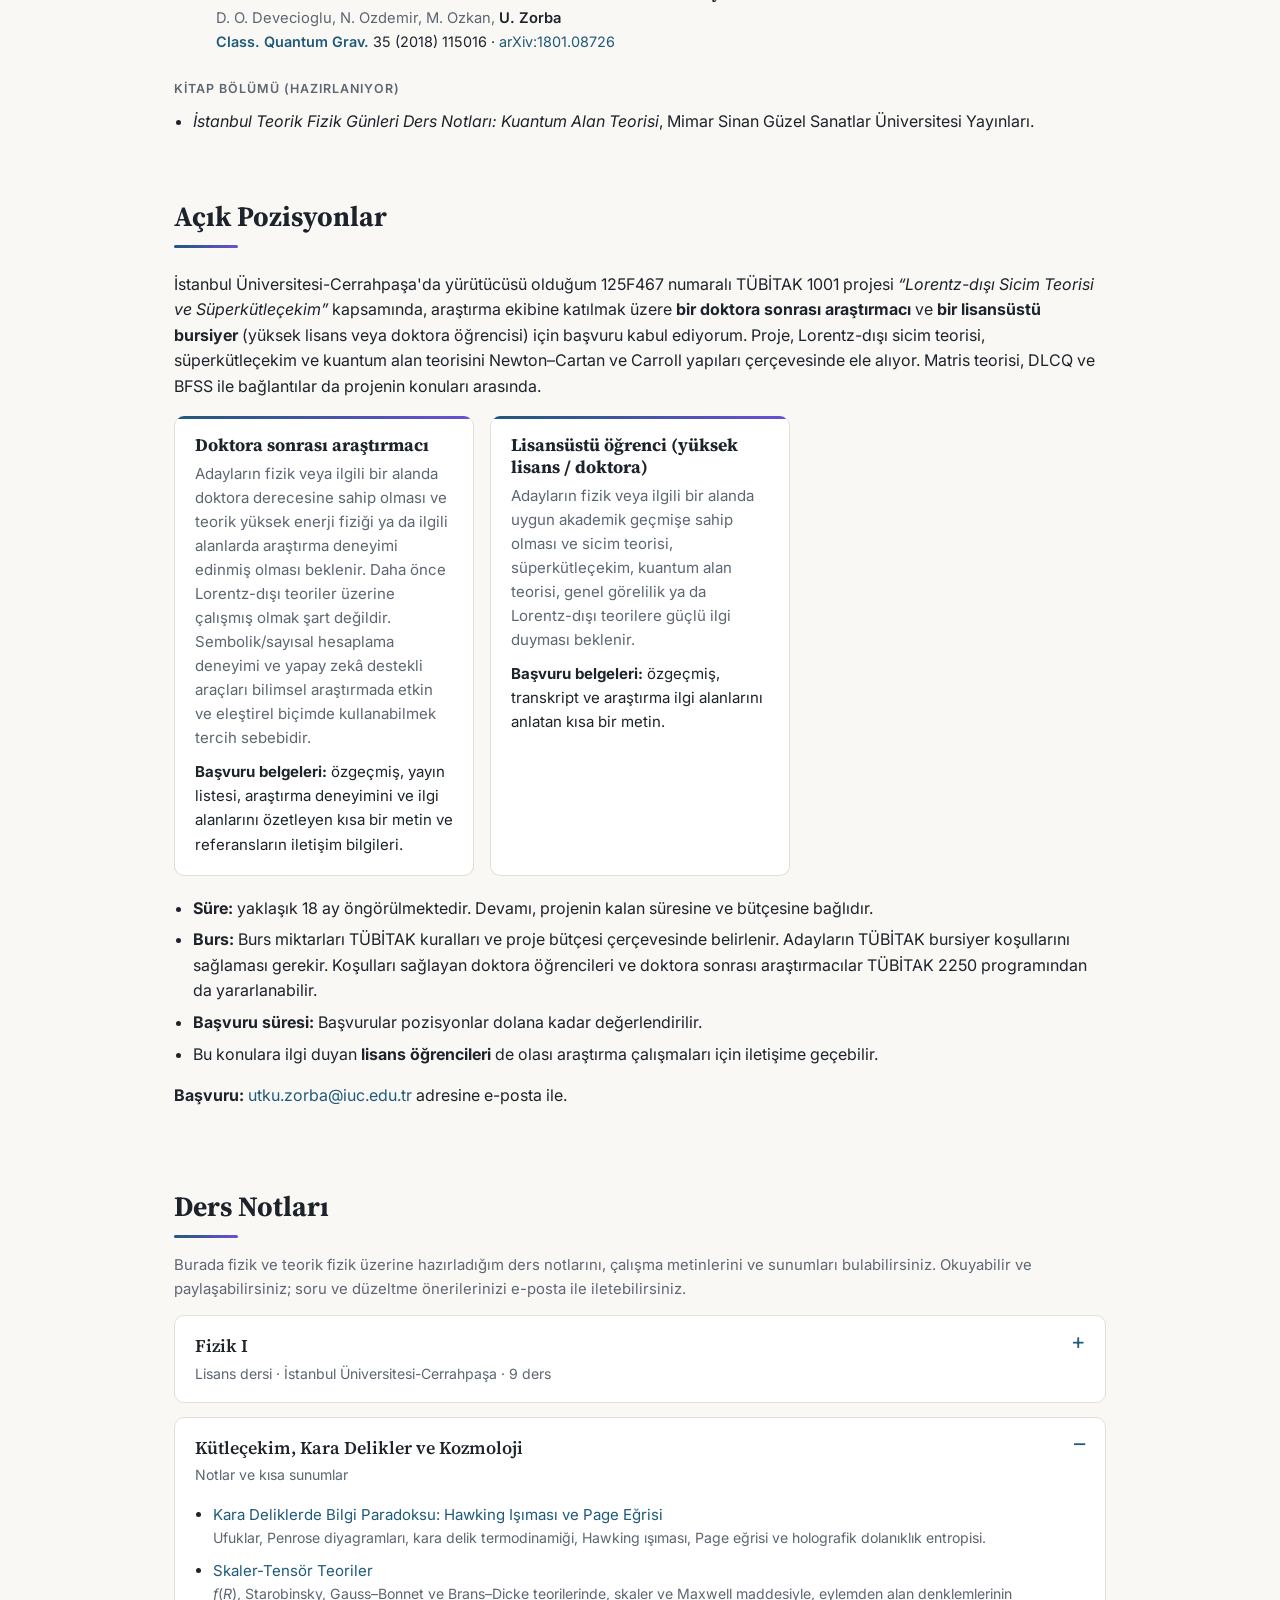
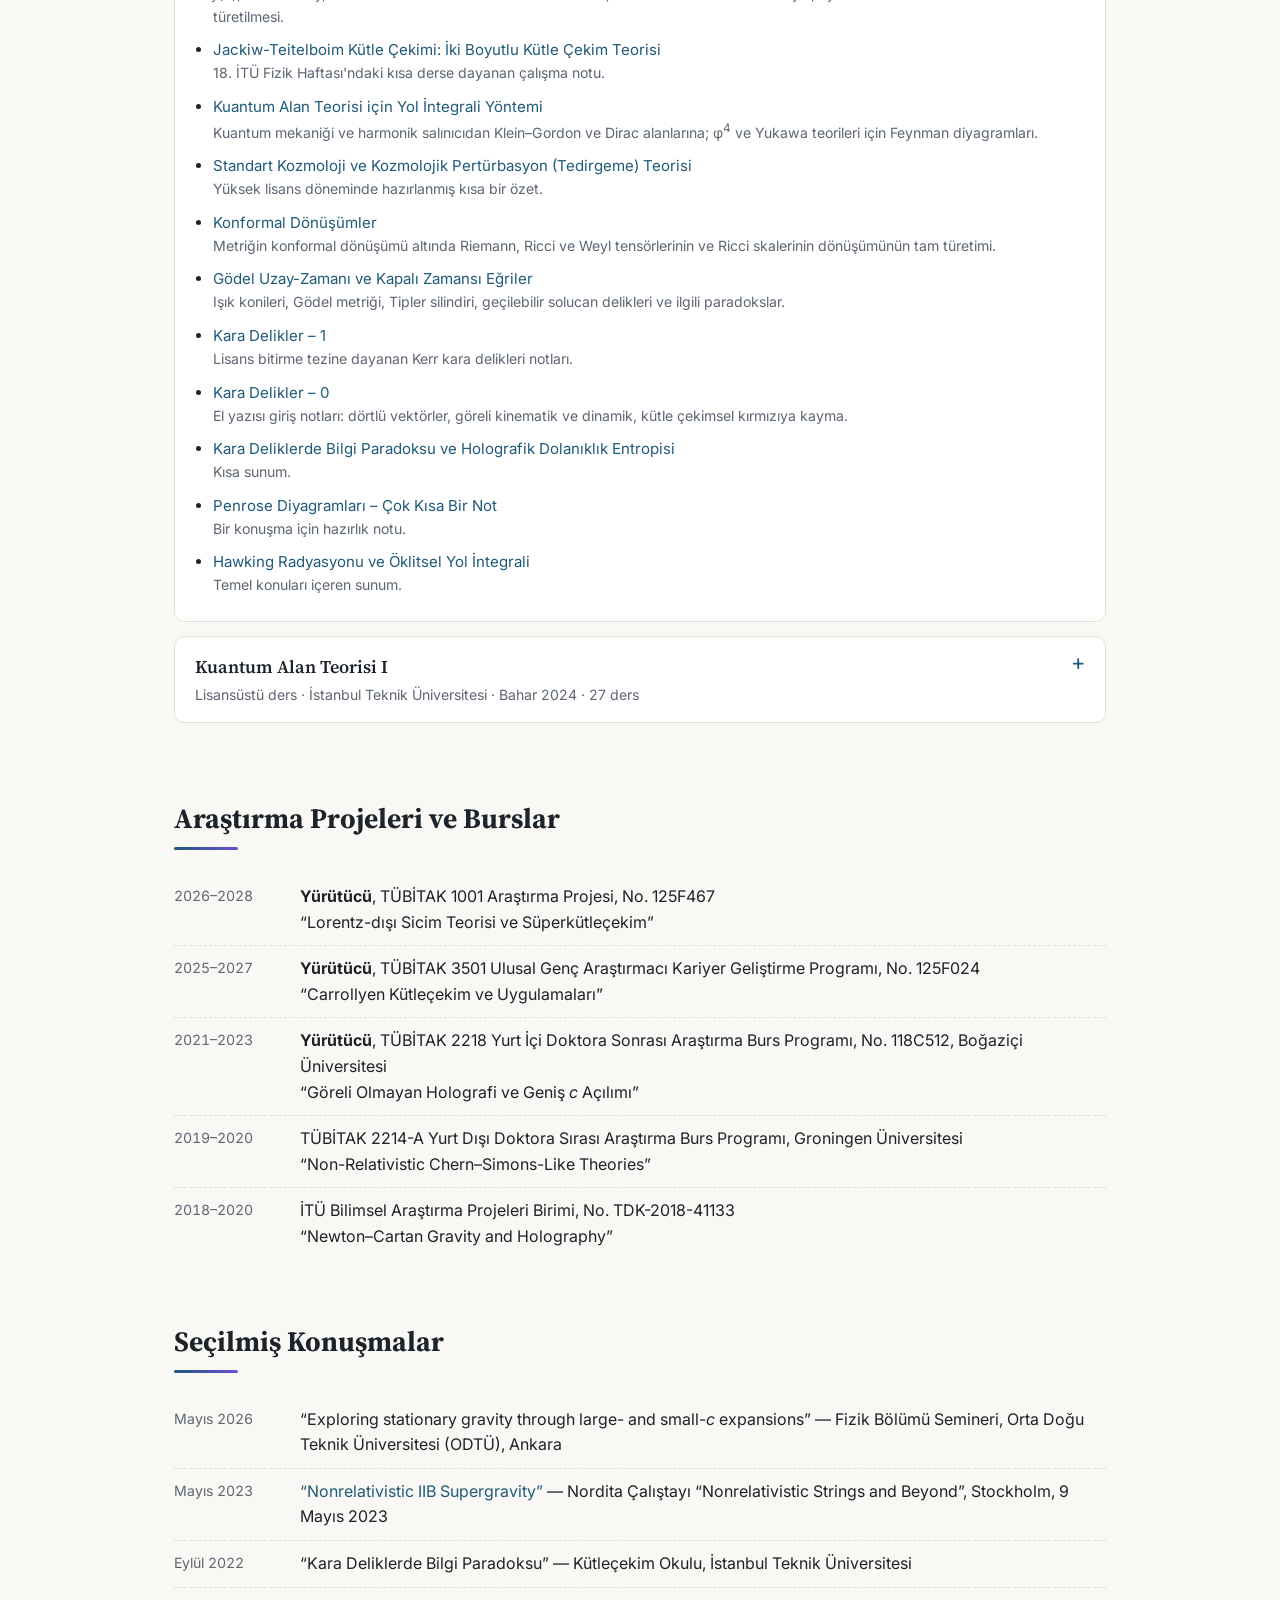
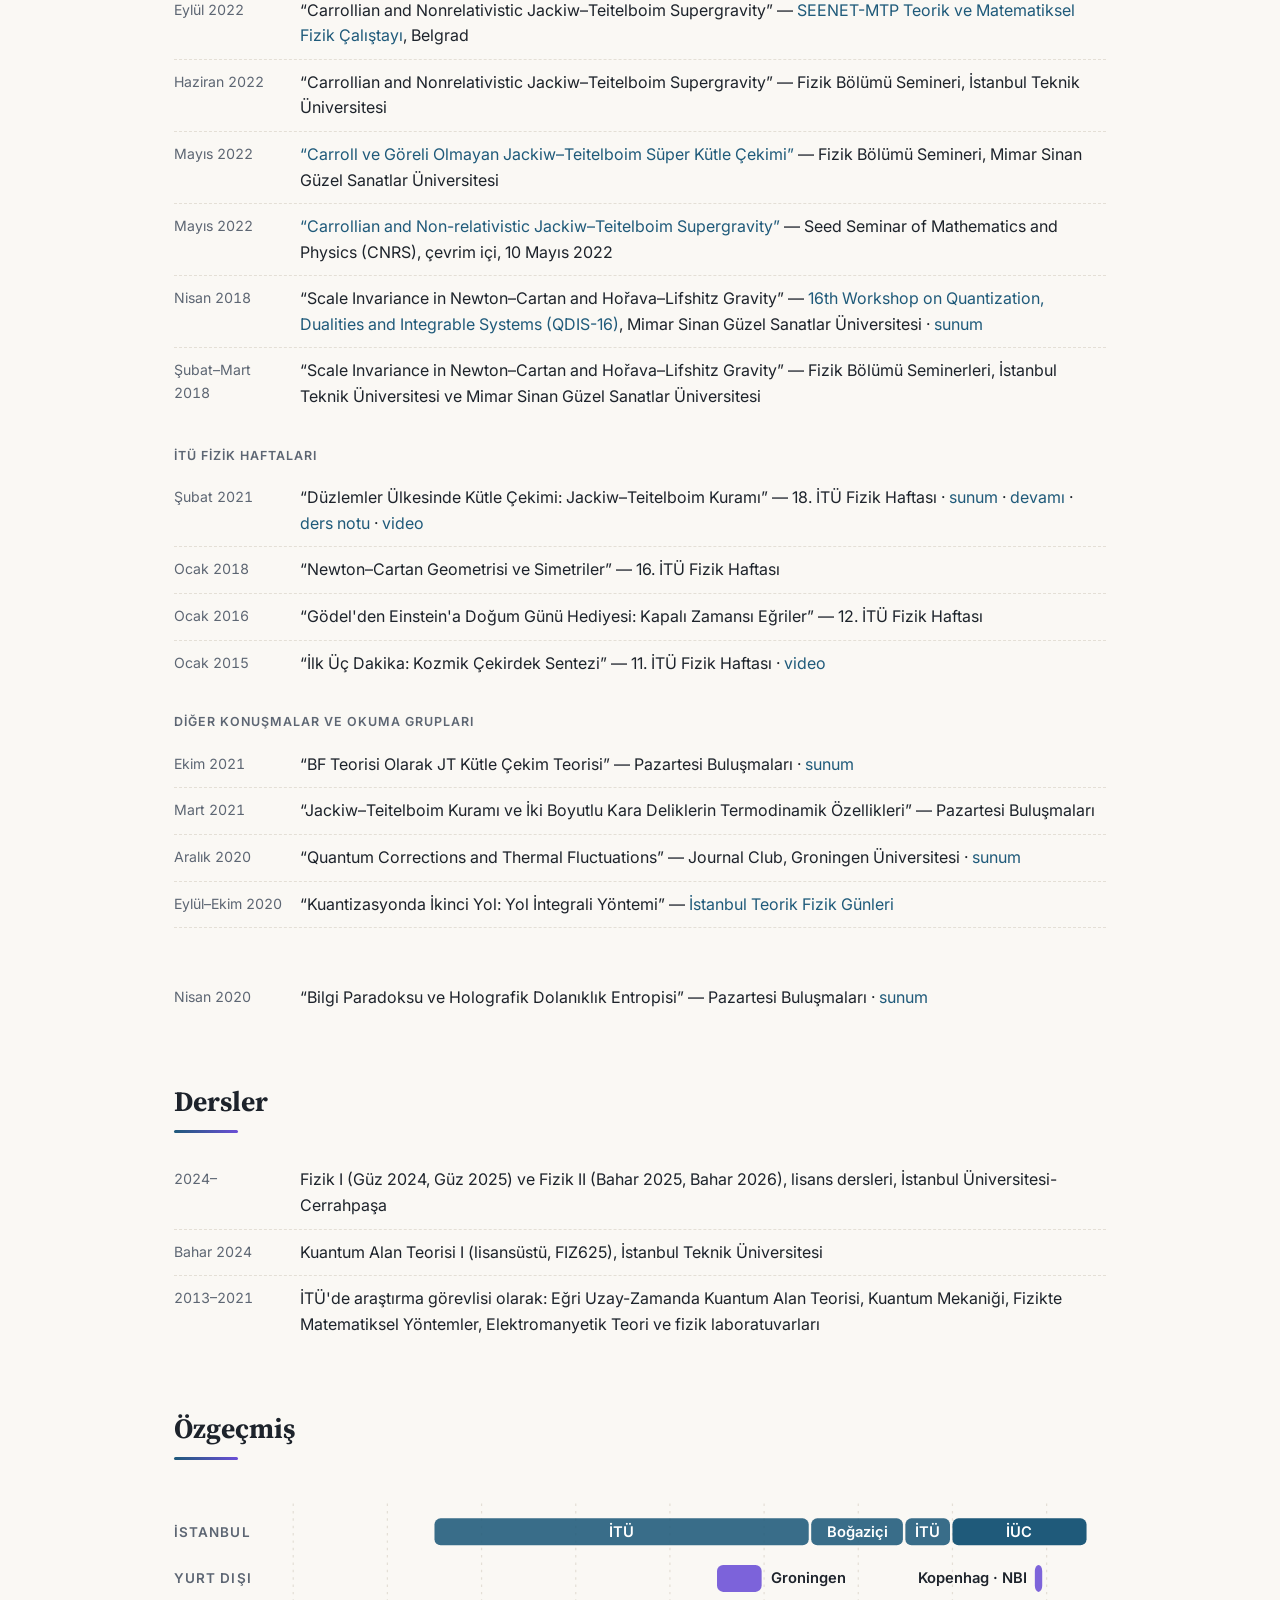
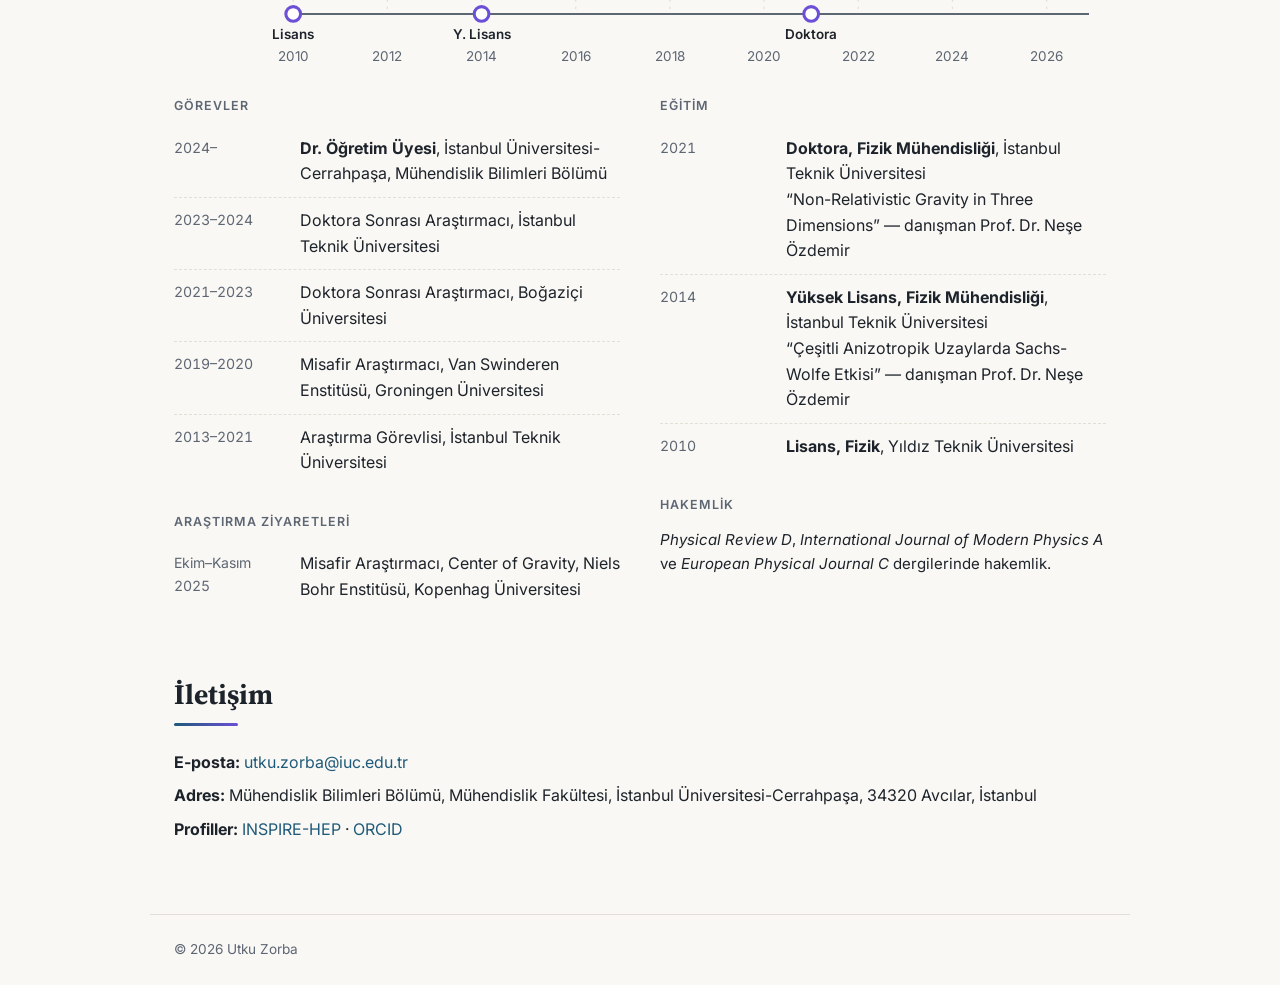
==== commit 4156e87a: "Add share image tags (Turkish page) Co-Authored-By: Claude Opus 5.5 <noreply@anthropic.com> Claude-S" ====
--- a/tr/index.html
+++ b/tr/index.html
@@ -13,7 +13,12 @@
 <meta property="og:url" content="https://utkuzorba.github.io/tr/">
 <meta property="og:title" content="Utku Zorba — Teorik Fizikçi">
 <meta property="og:description" content="İstanbul Üniversitesi-Cerrahpaşa Dr. Öğretim Üyesi. Lorentz-dışı kütleçekim, Carrollian alan teorileri, süperkütleçekim ve sicim teorisi.">
-<meta name="twitter:card" content="summary">
+<meta property="og:image" content="https://utkuzorba.github.io/og-image.jpg">
+<meta property="og:image:width" content="1200">
+<meta property="og:image:height" content="630">
+<meta property="og:image:alt" content="Utku Zorba — Teorik Fizikçi, İstanbul Üniversitesi-Cerrahpaşa">
+<meta name="twitter:card" content="summary_large_image">
+<meta name="twitter:image" content="https://utkuzorba.github.io/og-image.jpg">
 <link rel="preconnect" href="https://fonts.googleapis.com">
 <link rel="preconnect" href="https://fonts.gstatic.com" crossorigin>
 <link href="https://fonts.googleapis.com/css2?family=Source+Serif+4:opsz,wght@8..60,400;8..60,600;8..60,700&family=Inter:wght@400;500;600&display=swap" rel="stylesheet">
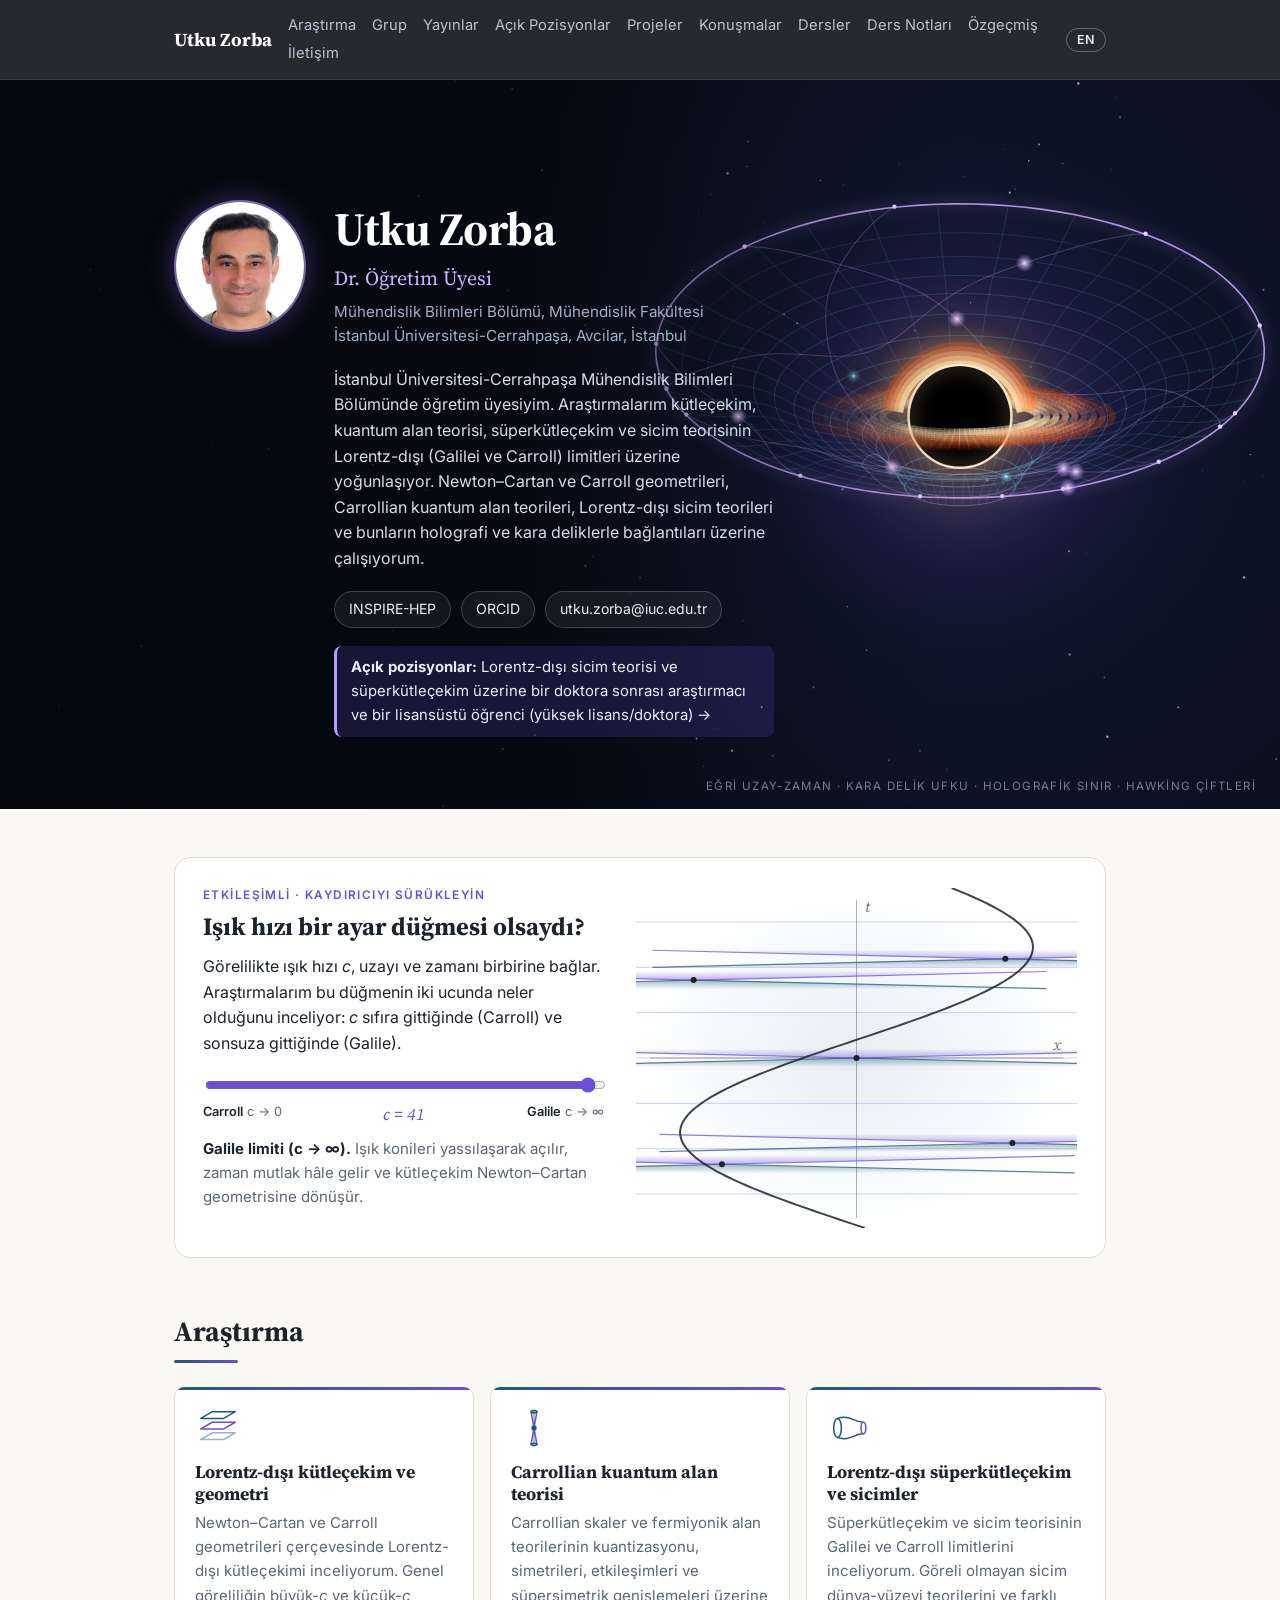
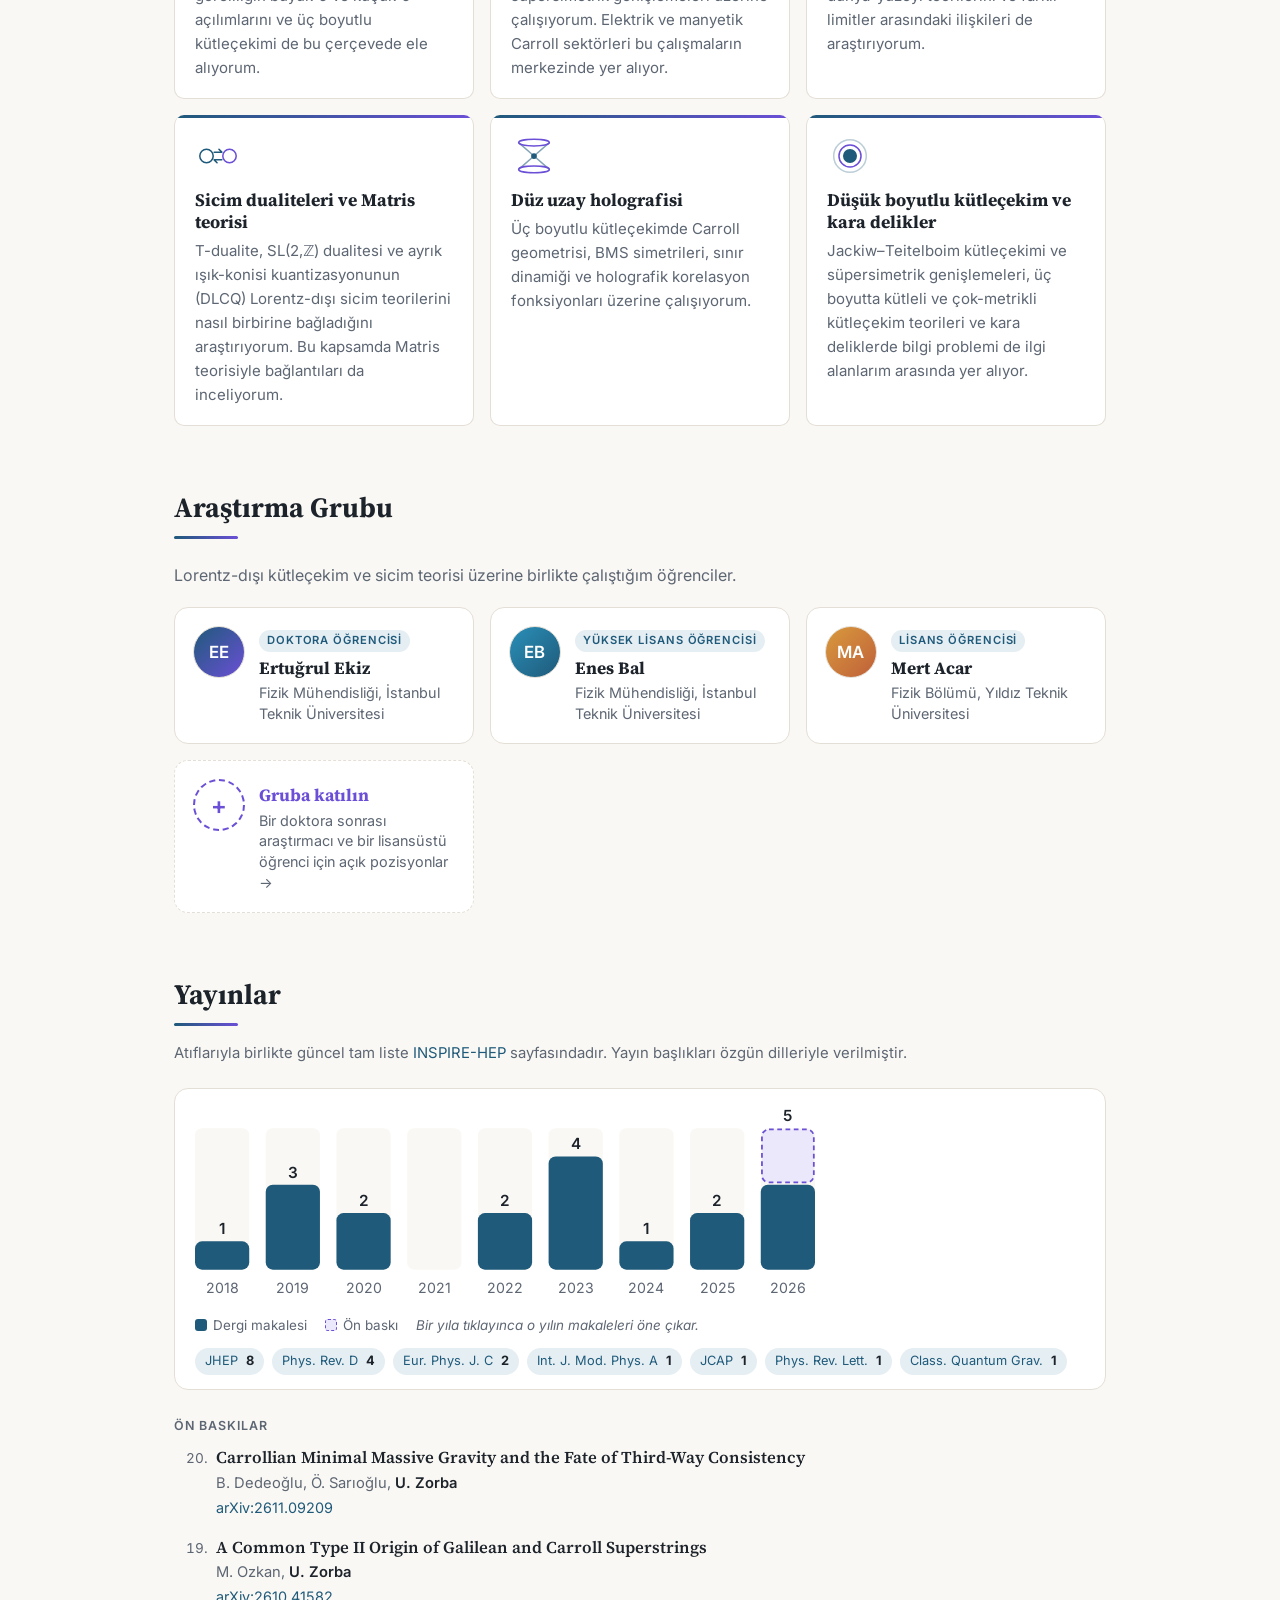
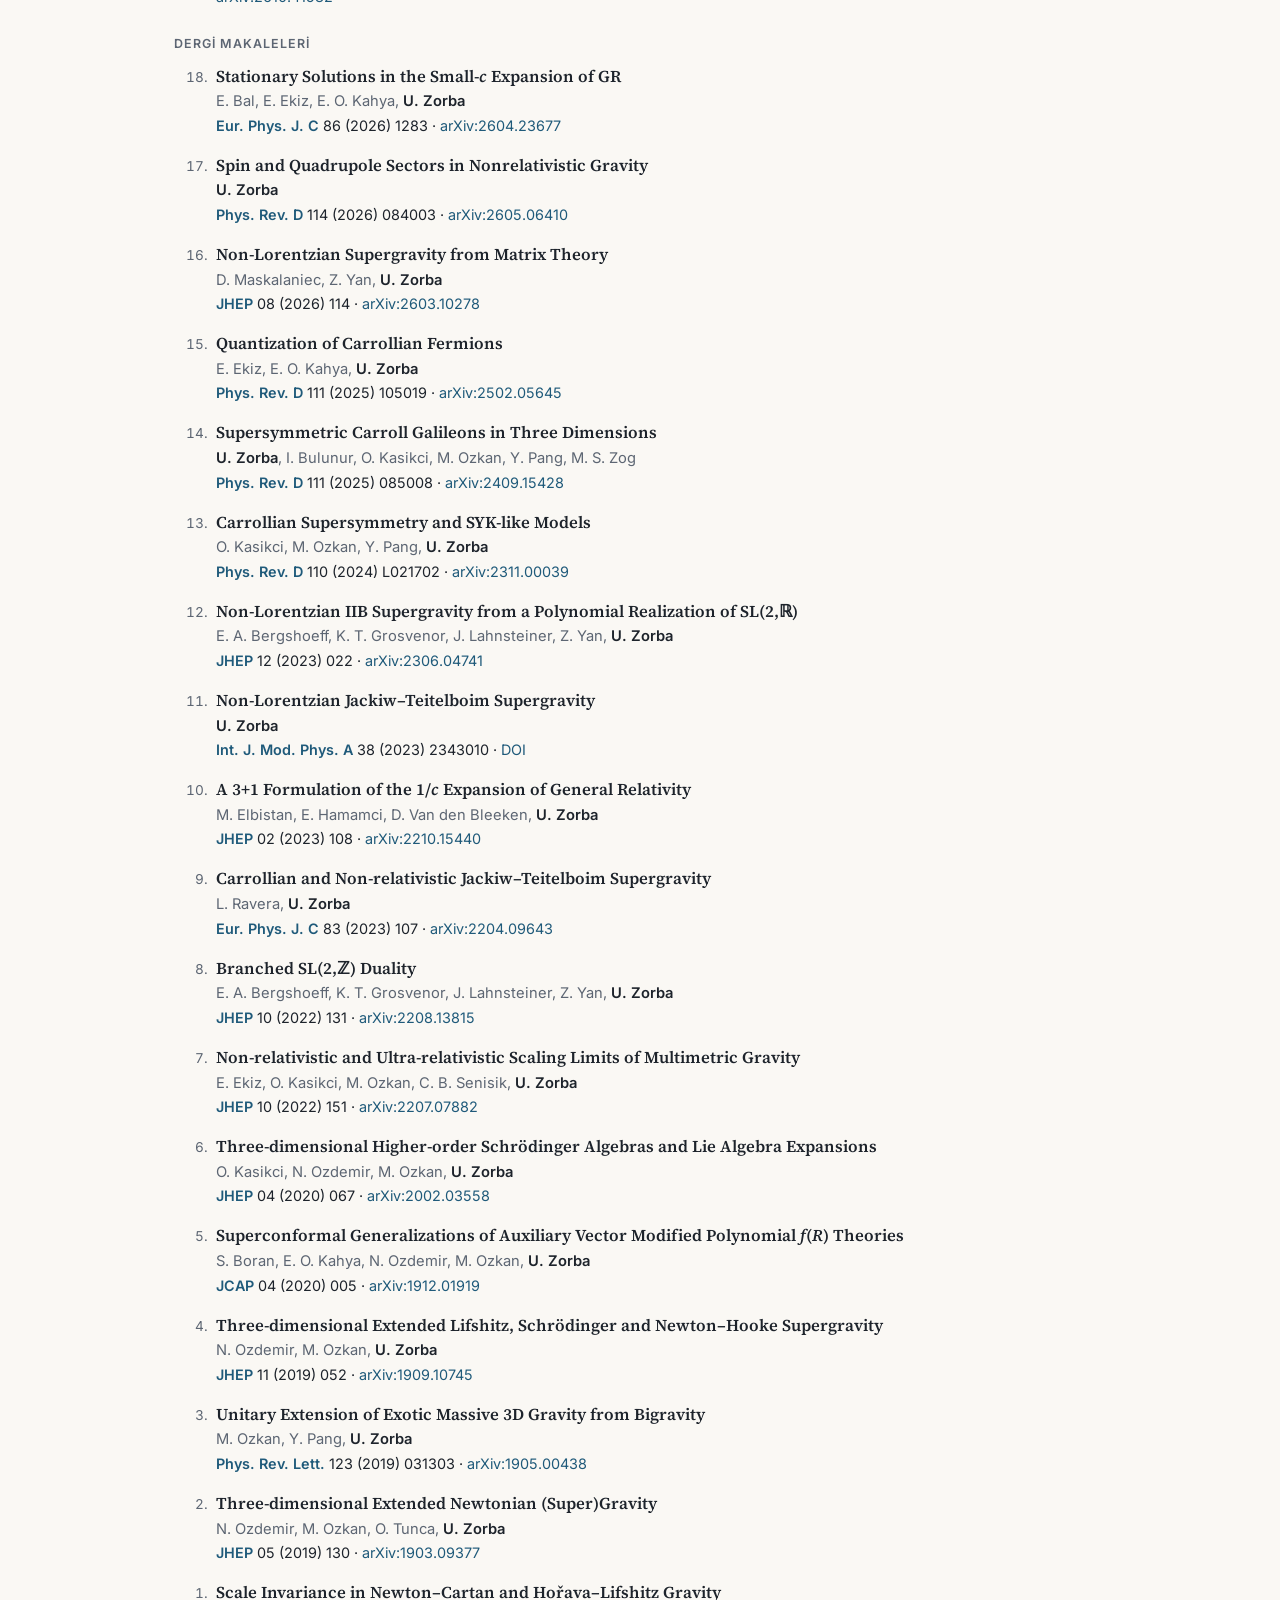
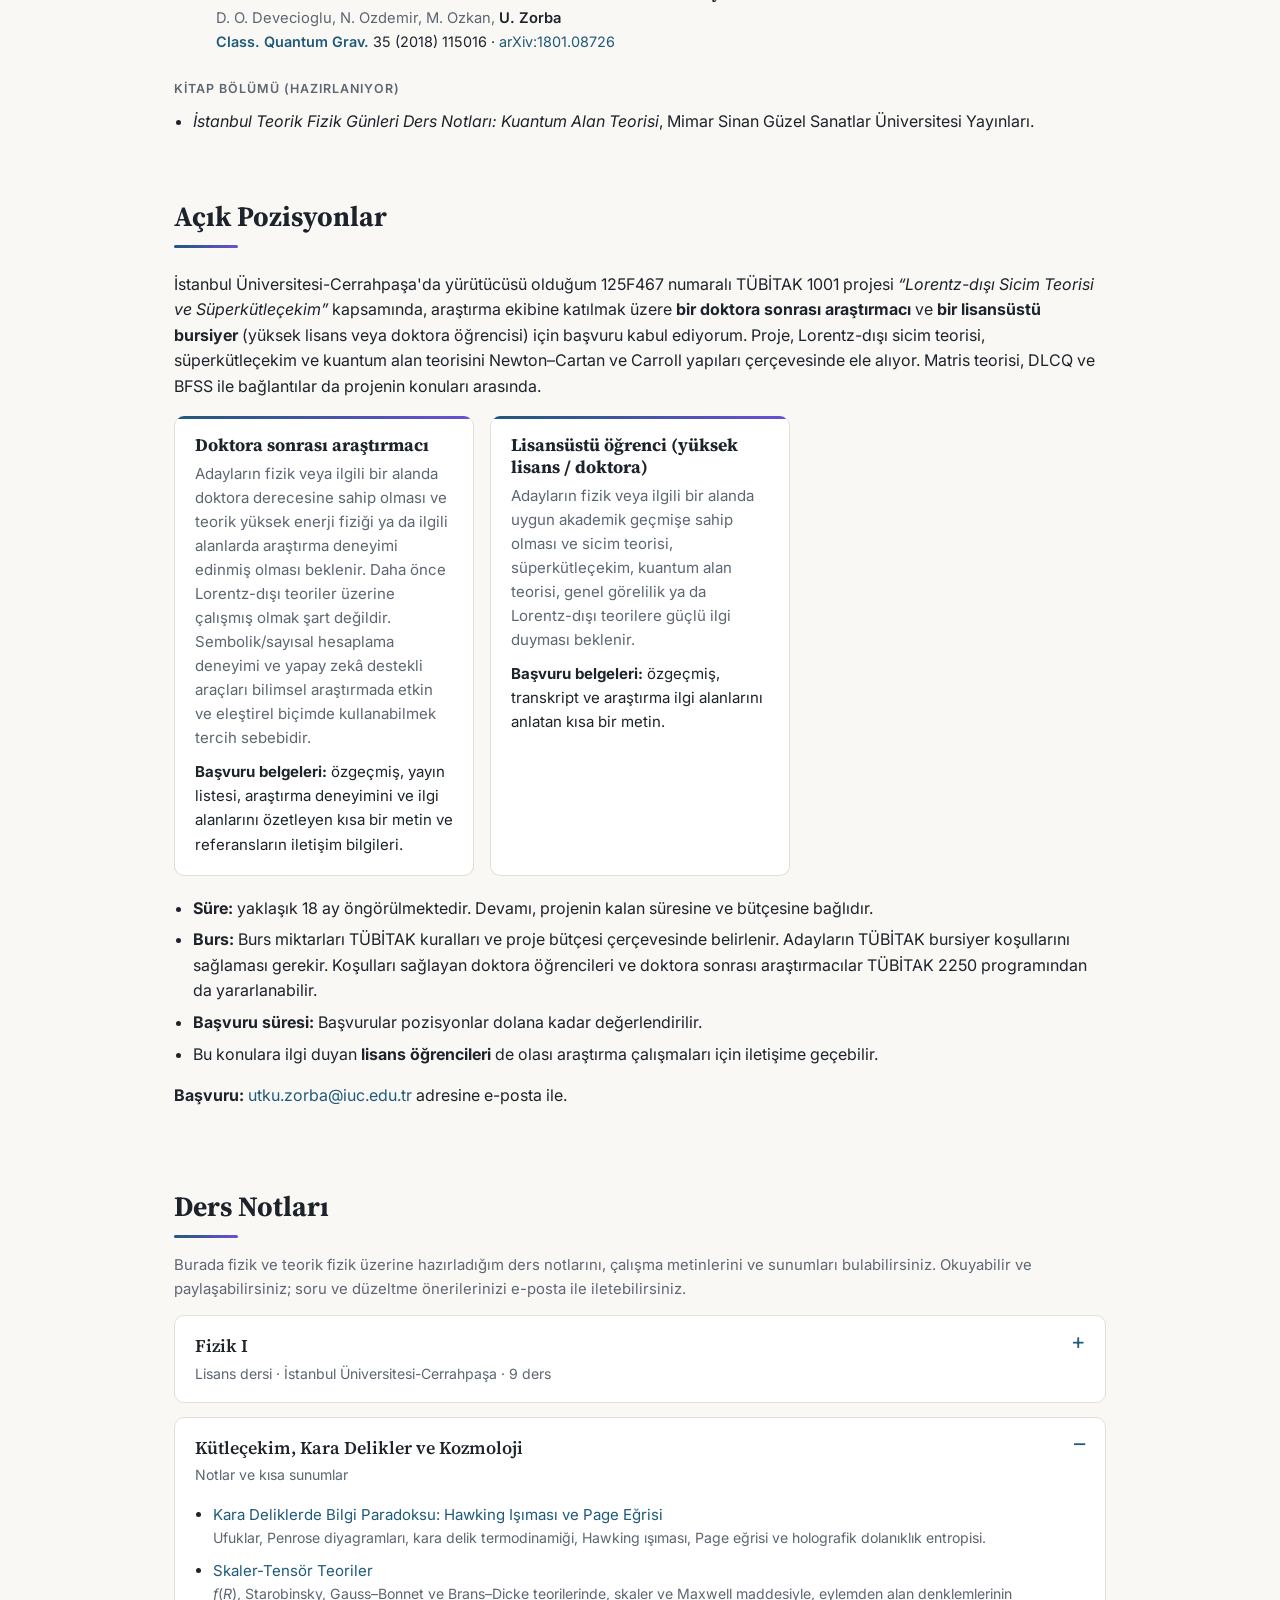
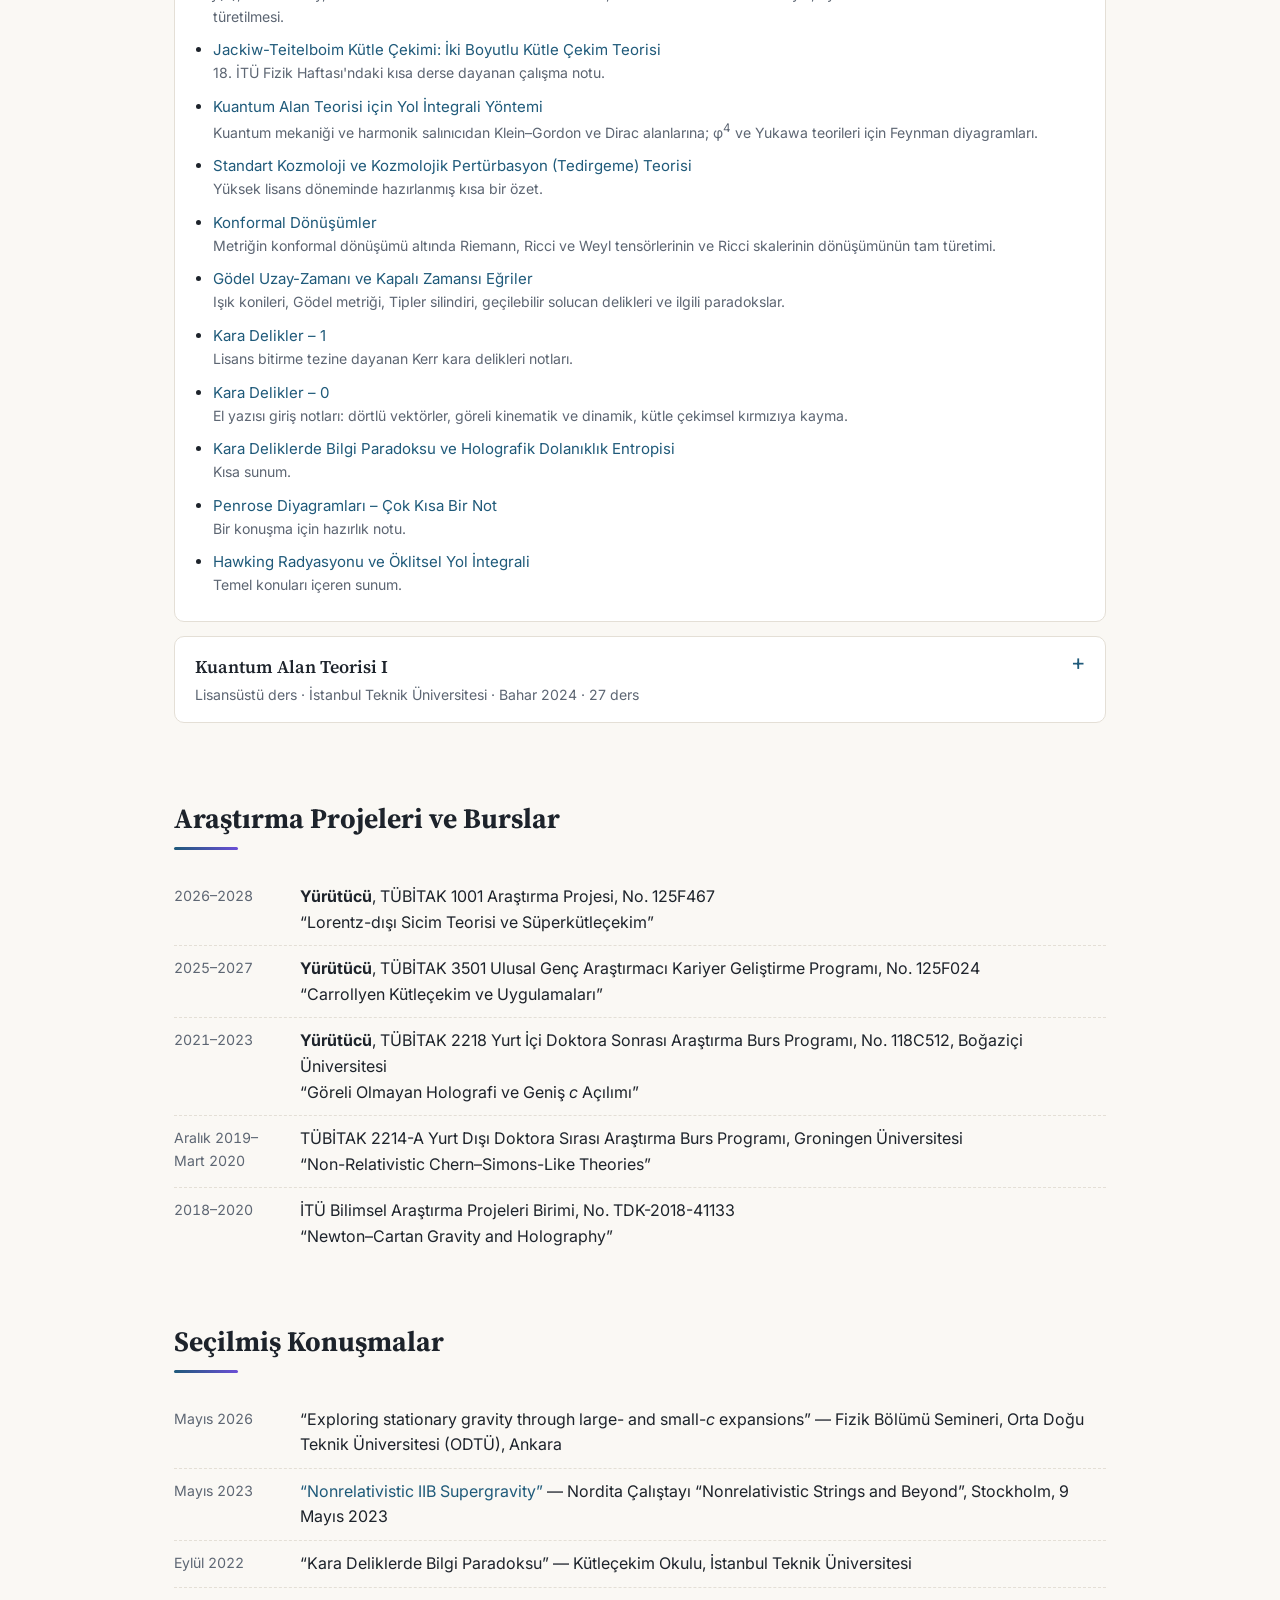
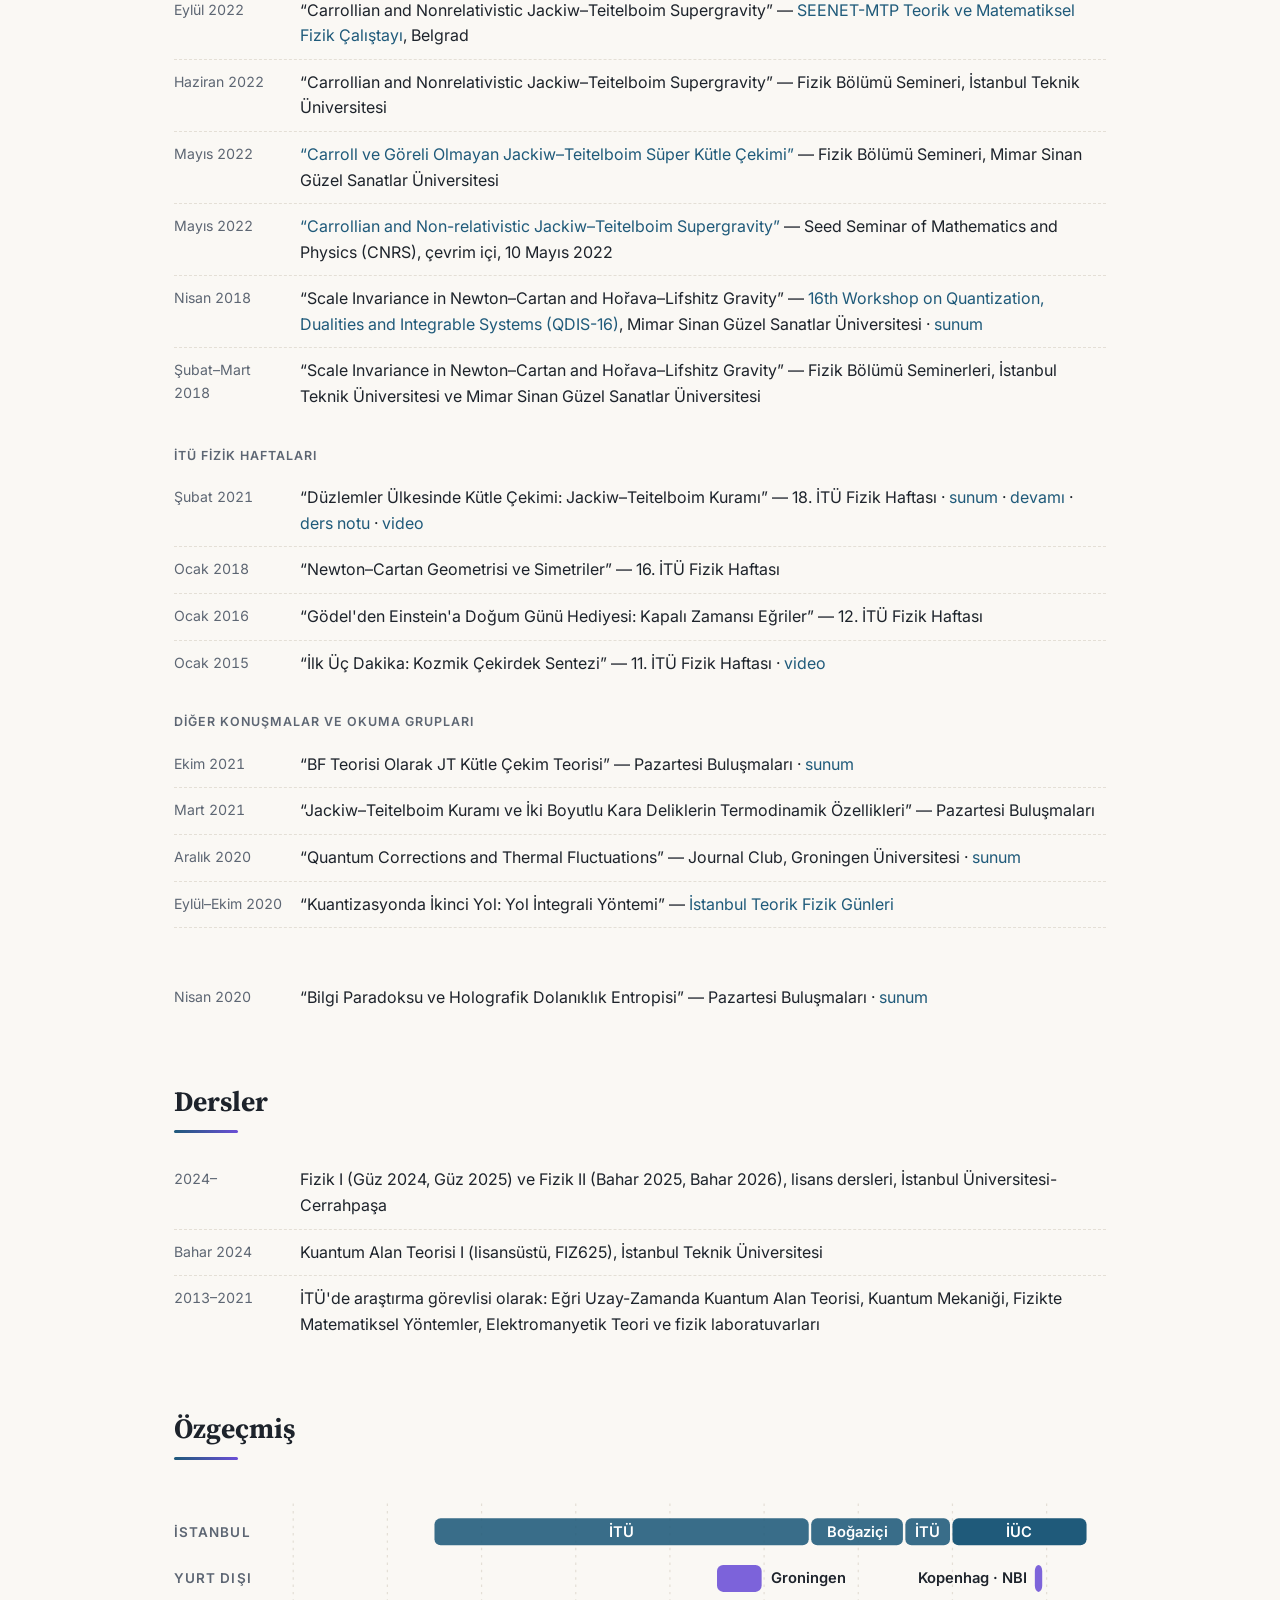
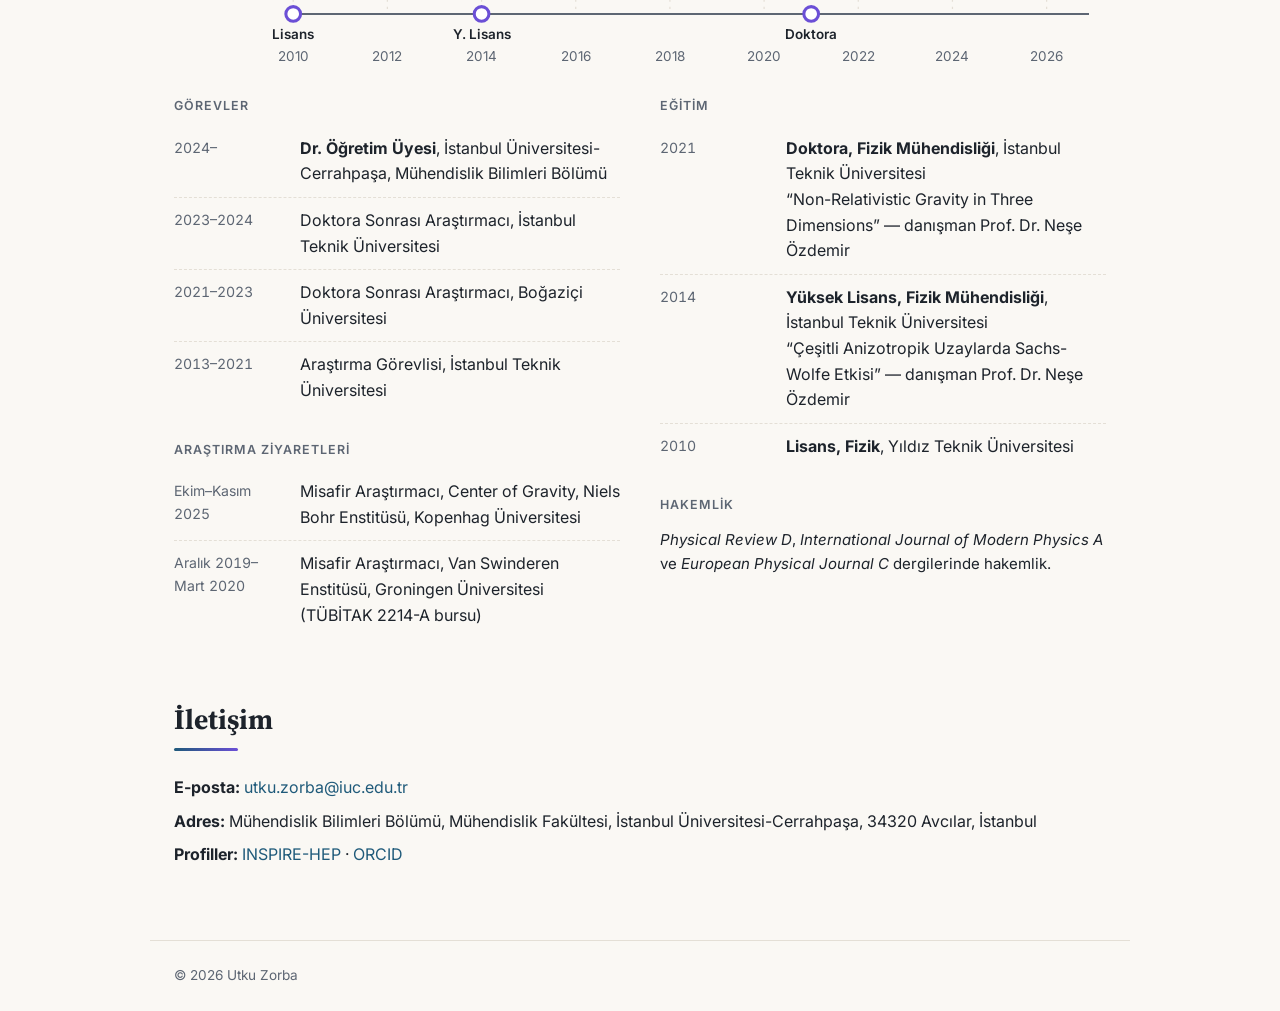
==== commit 0328a3e3: "Groningen: 3-month visit (Dec 2019–Mar 2020), moved to research visits Co-Authored-By: Claude Opus 5" ====
--- a/tr/index.html
+++ b/tr/index.html
@@ -267,7 +267,7 @@
       <li><span class="when">2026–2028</span><div><b>Yürütücü</b>, TÜBİTAK 1001 Araştırma Projesi, No. 125F467<br>“Lorentz-dışı Sicim Teorisi ve Süperkütleçekim”</div></li>
       <li><span class="when">2025–2027</span><div><b>Yürütücü</b>, TÜBİTAK 3501 Ulusal Genç Araştırmacı Kariyer Geliştirme Programı, No. 125F024<br>“Carrollyen Kütleçekim ve Uygulamaları”</div></li>
       <li><span class="when">2021–2023</span><div><b>Yürütücü</b>, TÜBİTAK 2218 Yurt İçi Doktora Sonrası Araştırma Burs Programı, No. 118C512, Boğaziçi Üniversitesi<br>“Göreli Olmayan Holografi ve Geniş <i>c</i> Açılımı”</div></li>
-      <li><span class="when">2019–2020</span><div>TÜBİTAK 2214-A Yurt Dışı Doktora Sırası Araştırma Burs Programı, Groningen Üniversitesi<br>“Non-Relativistic Chern–Simons-Like Theories”</div></li>
+      <li><span class="when">Aralık 2019–Mart 2020</span><div>TÜBİTAK 2214-A Yurt Dışı Doktora Sırası Araştırma Burs Programı, Groningen Üniversitesi<br>“Non-Relativistic Chern–Simons-Like Theories”</div></li>
       <li><span class="when">2018–2020</span><div>İTÜ Bilimsel Araştırma Projeleri Birimi, No. TDK-2018-41133<br>“Newton–Cartan Gravity and Holography”</div></li>
     </ul>
   </section>
@@ -323,12 +323,12 @@
           <li><span class="when">2024–</span><div><b>Dr. Öğretim Üyesi</b>, İstanbul Üniversitesi-Cerrahpaşa, Mühendislik Bilimleri Bölümü</div></li>
           <li><span class="when">2023–2024</span><div>Doktora Sonrası Araştırmacı, İstanbul Teknik Üniversitesi</div></li>
           <li><span class="when">2021–2023</span><div>Doktora Sonrası Araştırmacı, Boğaziçi Üniversitesi</div></li>
-          <li><span class="when">2019–2020</span><div>Misafir Araştırmacı, Van Swinderen Enstitüsü, Groningen Üniversitesi</div></li>
           <li><span class="when">2013–2021</span><div>Araştırma Görevlisi, İstanbul Teknik Üniversitesi</div></li>
         </ul>
         <h3 class="sub">Araştırma ziyaretleri</h3>
         <ul class="timeline">
           <li><span class="when">Ekim–Kasım 2025</span><div>Misafir Araştırmacı, Center of Gravity, Niels Bohr Enstitüsü, Kopenhag Üniversitesi</div></li>
+          <li><span class="when">Aralık 2019–Mart 2020</span><div>Misafir Araştırmacı, Van Swinderen Enstitüsü, Groningen Üniversitesi (TÜBİTAK 2214-A bursu)</div></li>
         </ul>
       </div>
       <div>
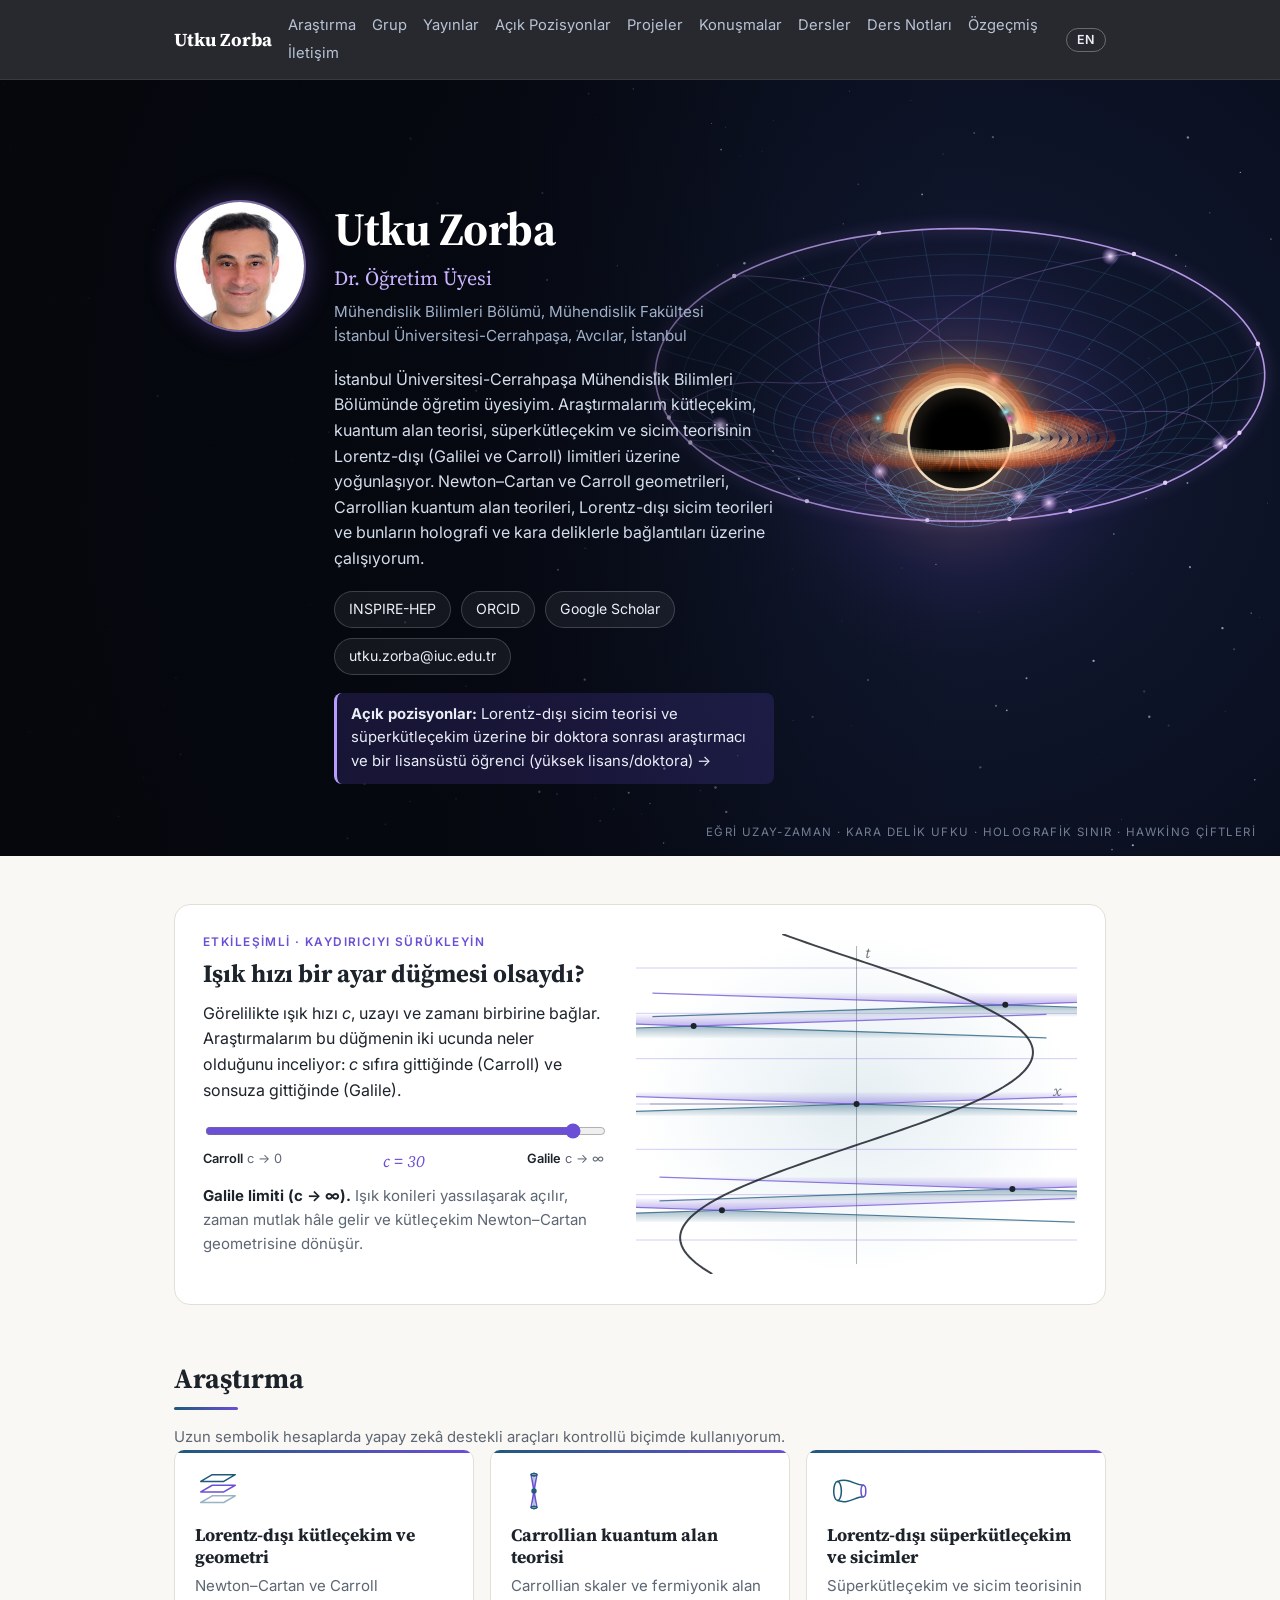
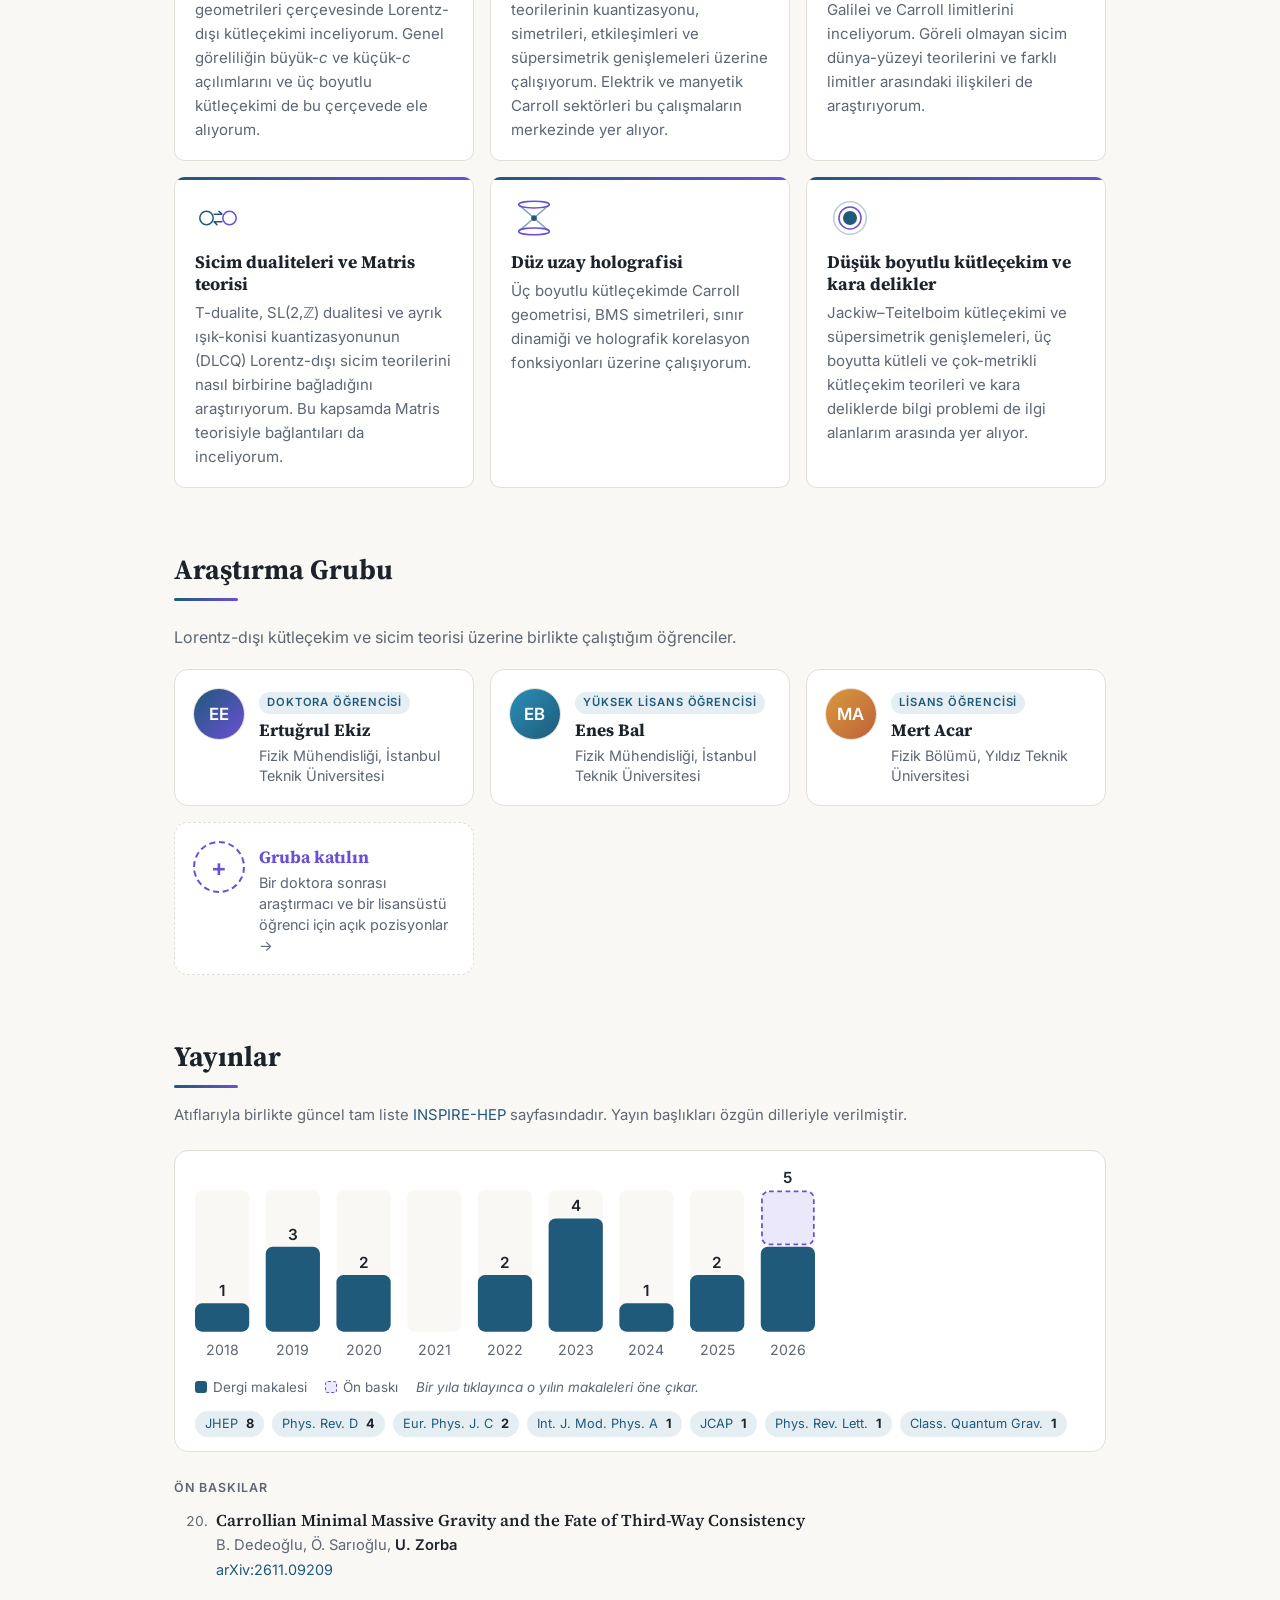
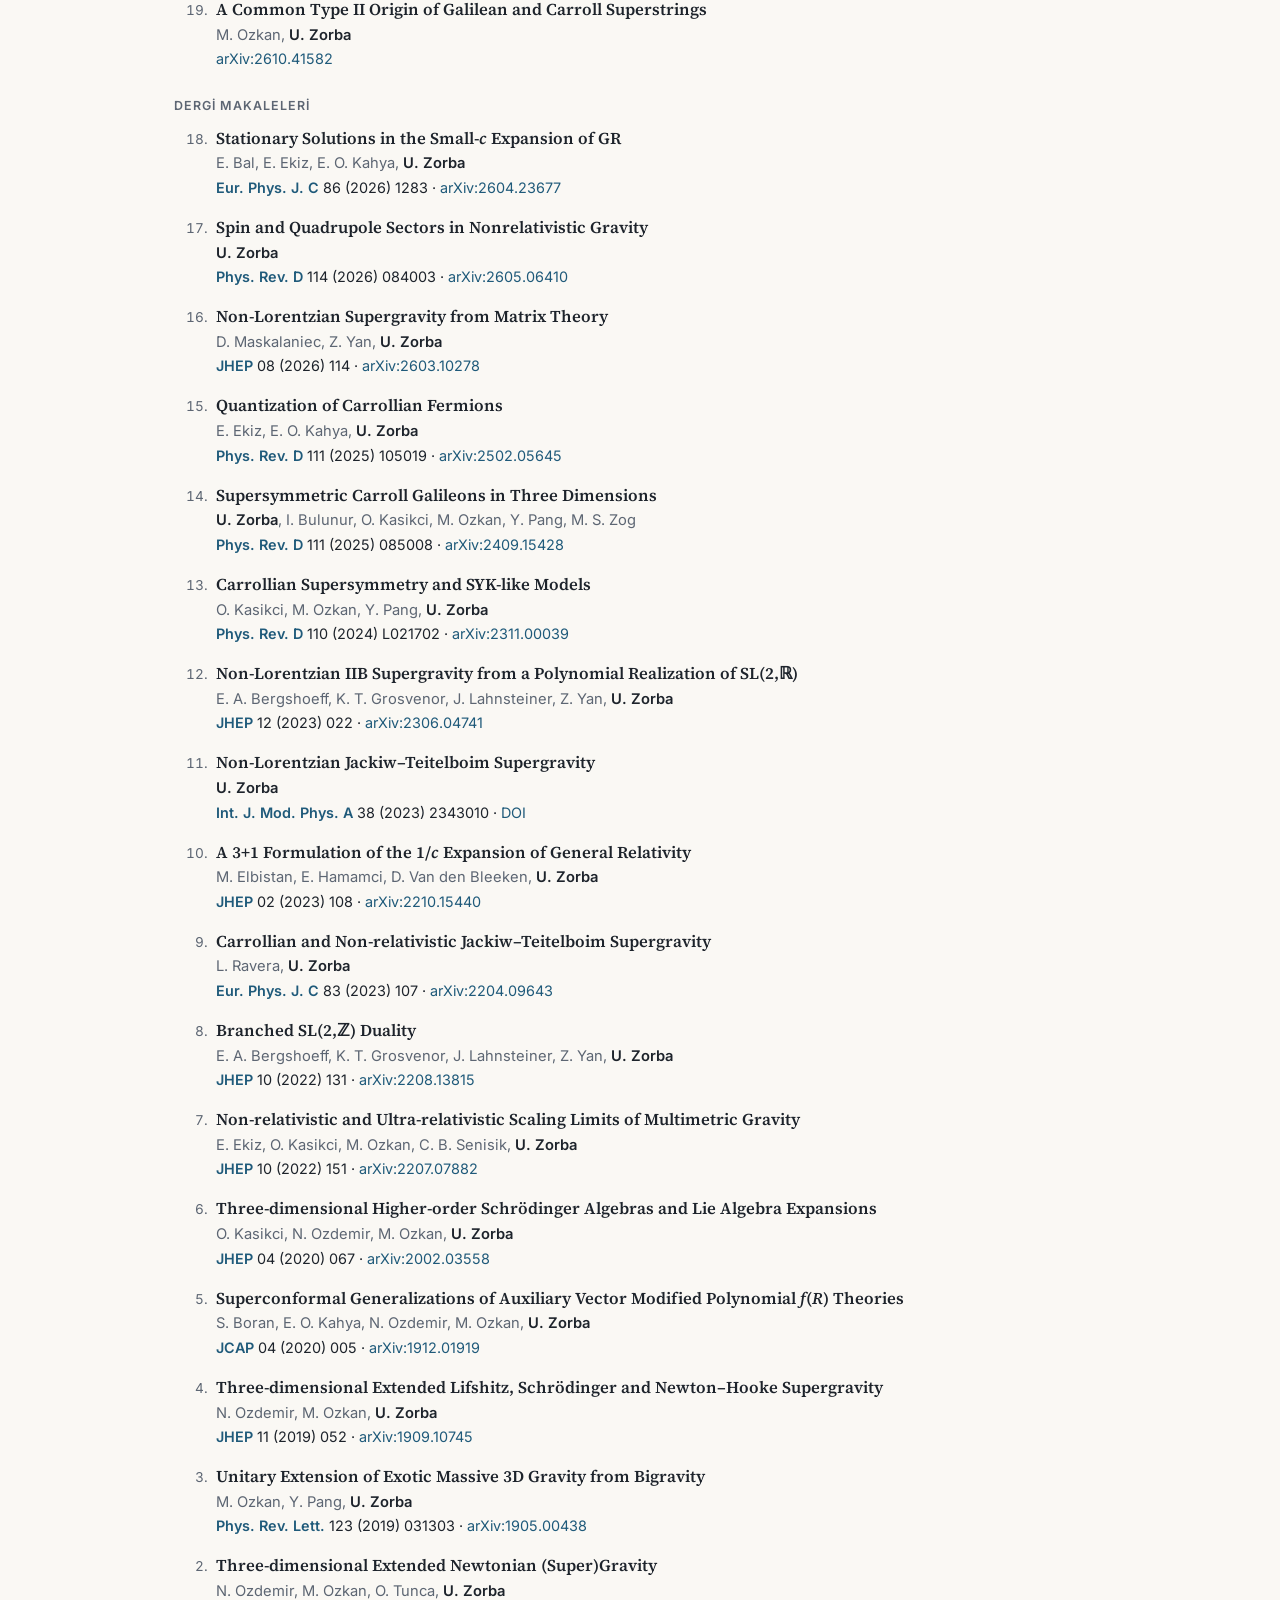
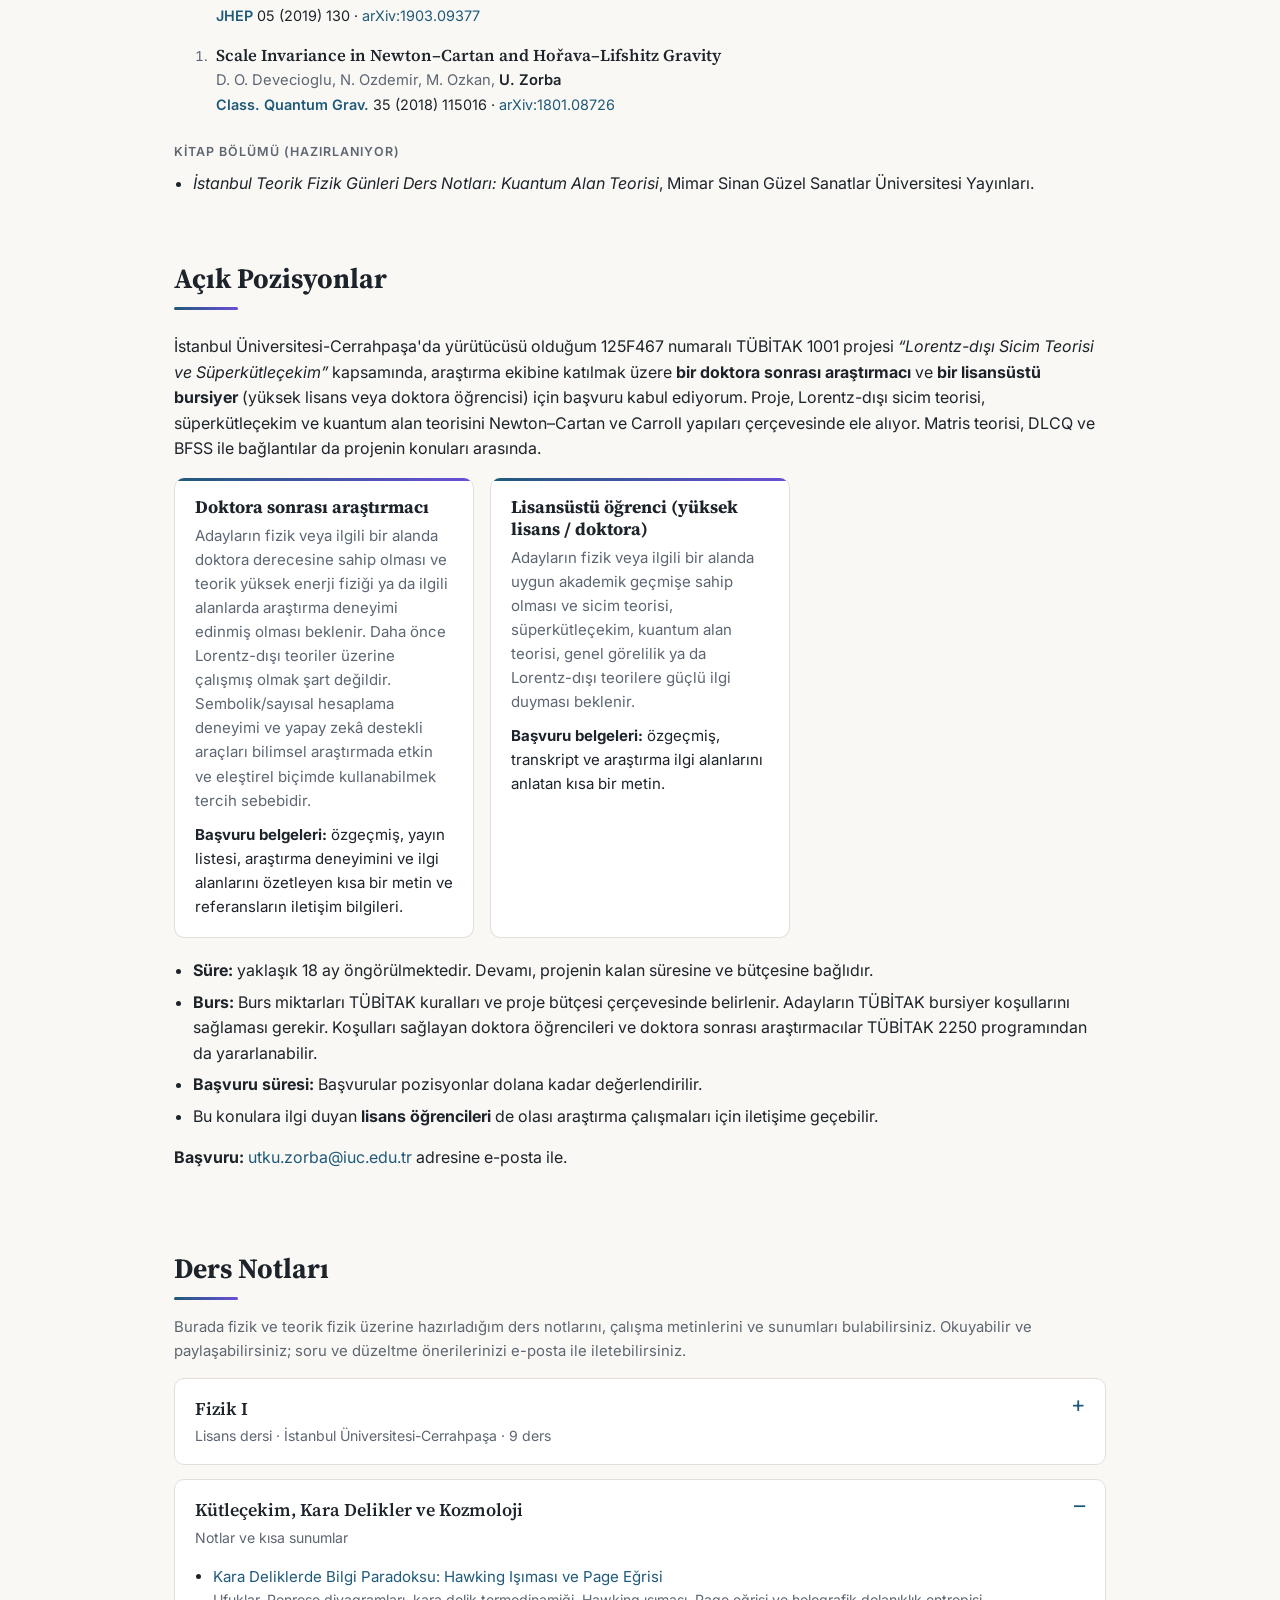
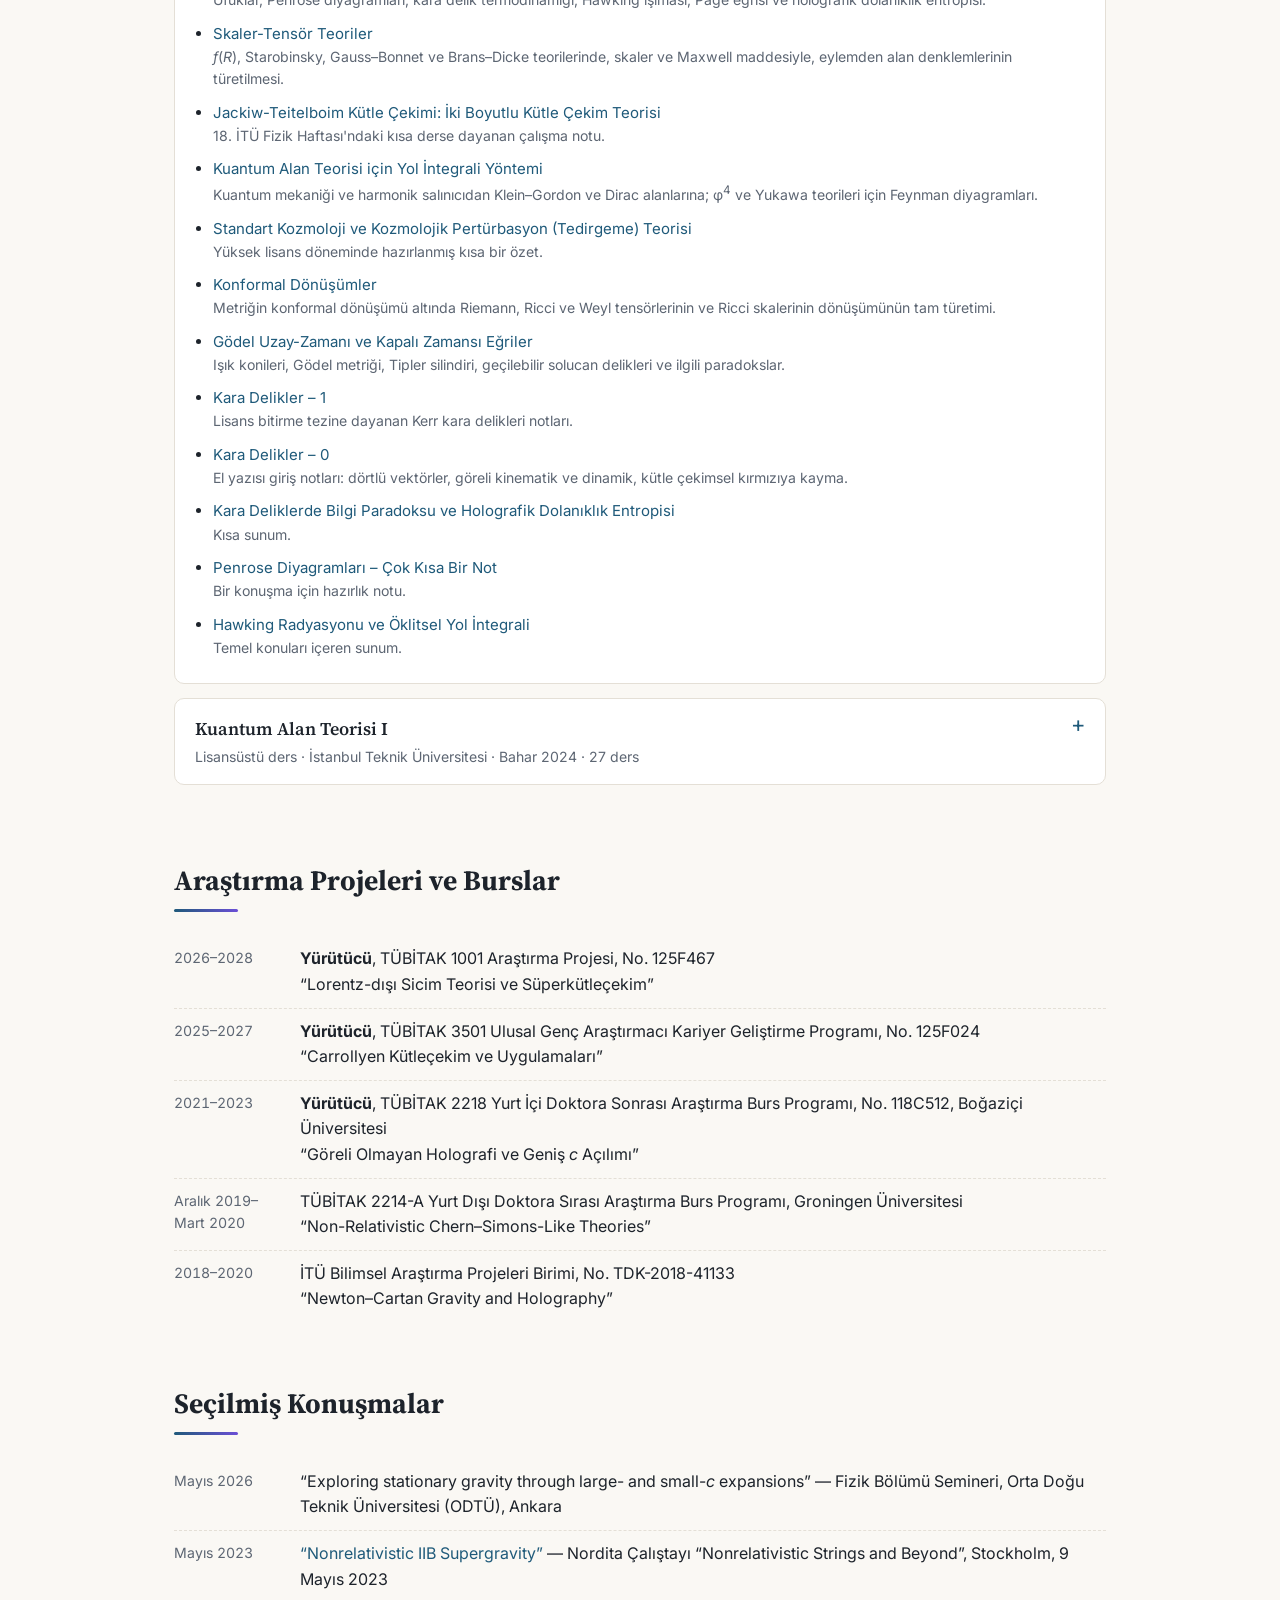
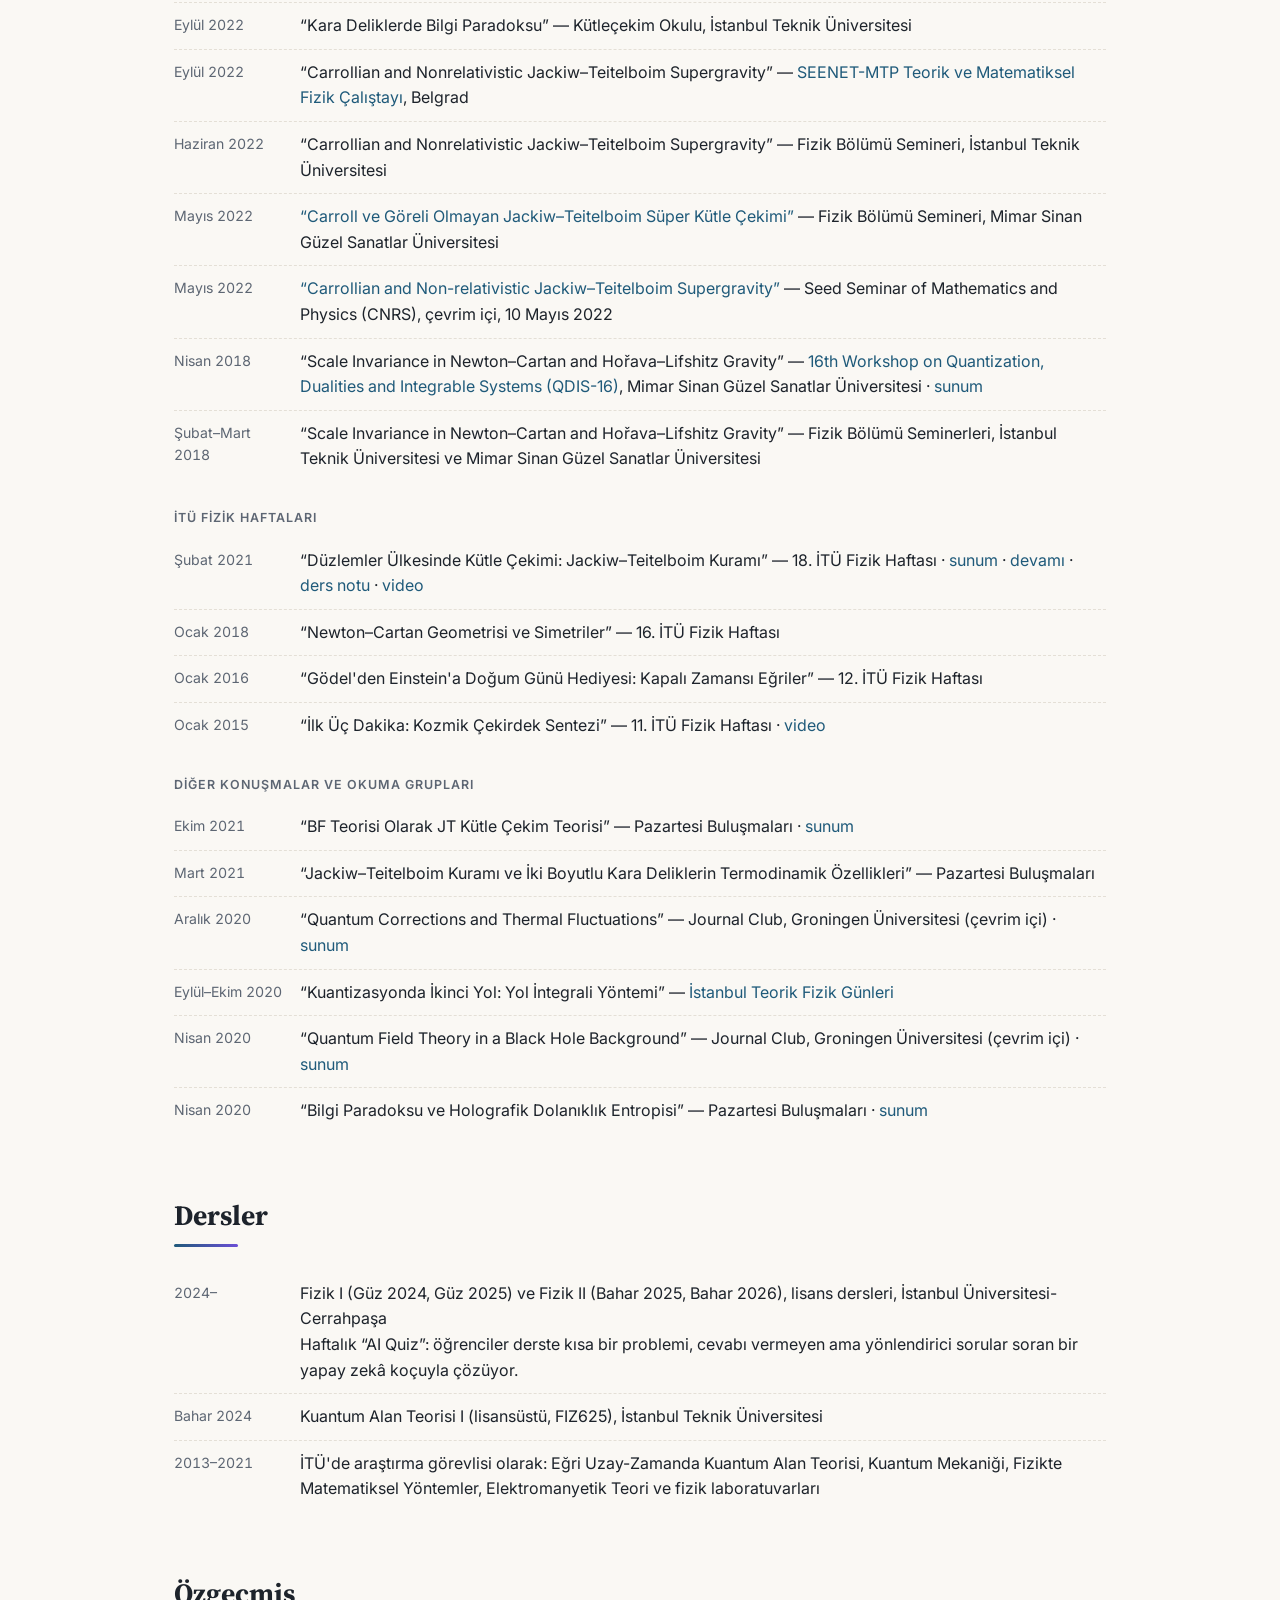
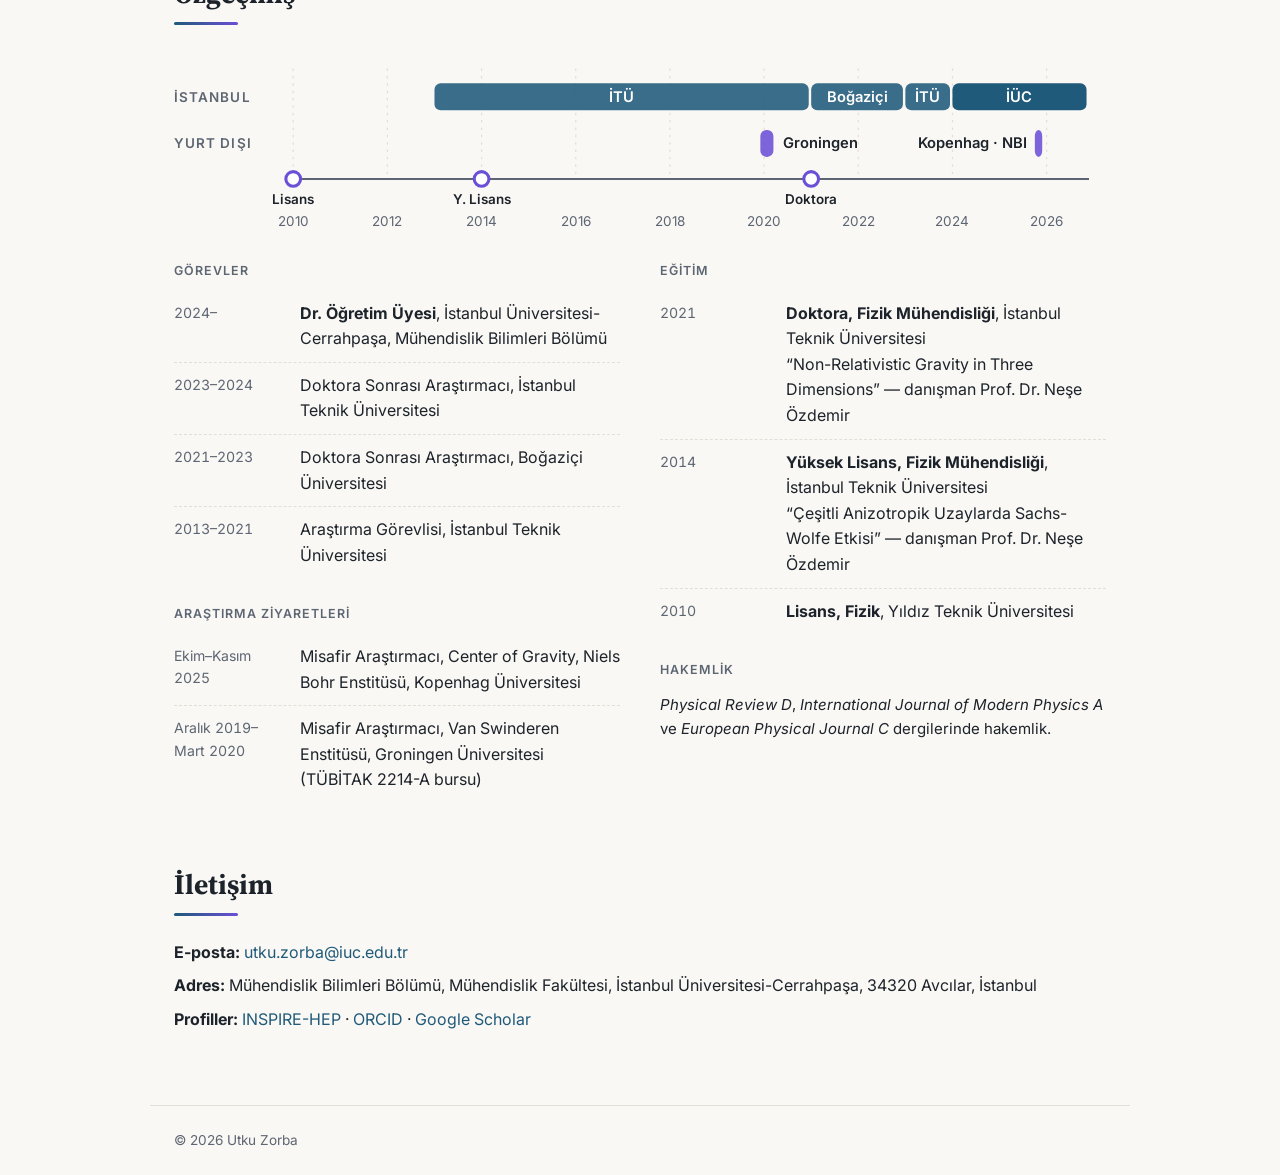
==== commit 7ec948be: "Add Google Scholar link, AI line in research and AI Quiz in teaching, mark Groningen journal clubs a" ====
--- a/tr/index.html
+++ b/tr/index.html
@@ -58,6 +58,7 @@
         <div class="chips">
           <a class="chip" href="https://inspirehep.net/authors/1671467">INSPIRE-HEP</a>
           <a class="chip" href="https://orcid.org/0000-0003-4645-5417">ORCID</a>
+          <a class="chip" href="https://scholar.google.com/citations?user=wv93rEEAAAAJ&amp;hl=tr">Google Scholar</a>
           <a class="chip" href="mailto:utku.zorba@iuc.edu.tr">utku.zorba@iuc.edu.tr</a>
         </div>
         <a class="banner" href="#positions"><b>Açık pozisyonlar:</b> Lorentz-dışı sicim teorisi ve süperkütleçekim üzerine bir doktora sonrası araştırmacı ve bir lisansüstü öğrenci (yüksek lisans/doktora) →</a>
@@ -71,6 +72,7 @@
 
   <section id="research">
     <h2>Araştırma</h2>
+    <p class="note">Uzun sembolik hesaplarda yapay zekâ destekli araçları kontrollü biçimde kullanıyorum.</p>
     <div class="cards">
       <article class="card">
         <h3>Lorentz-dışı kütleçekim ve geometri</h3>
@@ -298,9 +300,9 @@
     <ul class="timeline">
       <li><span class="when">Ekim 2021</span><div>“BF Teorisi Olarak JT Kütle Çekim Teorisi” — Pazartesi Buluşmaları · <a href="https://drive.google.com/file/d/12sOCVT8c4cvGEKTxbXwqevrsVg1eMxdJ/view?usp=sharing">sunum</a></div></li>
       <li><span class="when">Mart 2021</span><div>“Jackiw–Teitelboim Kuramı ve İki Boyutlu Kara Deliklerin Termodinamik Özellikleri” — Pazartesi Buluşmaları</div></li>
-      <li><span class="when">Aralık 2020</span><div>“Quantum Corrections and Thermal Fluctuations” — Journal Club, Groningen Üniversitesi · <a href="https://drive.google.com/file/d/1JBz-El6lCGW3yd2STjnnEE-Xf7EMSOo8/view?usp=sharing">sunum</a></div></li>
+      <li><span class="when">Aralık 2020</span><div>“Quantum Corrections and Thermal Fluctuations” — Journal Club, Groningen Üniversitesi (çevrim içi) · <a href="https://drive.google.com/file/d/1JBz-El6lCGW3yd2STjnnEE-Xf7EMSOo8/view?usp=sharing">sunum</a></div></li>
       <li><span class="when">Eylül–Ekim 2020</span><div>“Kuantizasyonda İkinci Yol: Yol İntegrali Yöntemi” — <a href="https://sites.google.com/view/itfg/home">İstanbul Teorik Fizik Günleri</a></div></li>
-      <li><span class="when">Nisan 2020</span><div>“Quantum Field Theory in a Black Hole Background” — Journal Club, Groningen Üniversitesi · <a href="https://drive.google.com/file/d/1euz-HLnx7qSOvST4XDyGAVCuvI4LoUOm/view?usp=sharing">sunum</a></div></li>
+      <li><span class="when">Nisan 2020</span><div>“Quantum Field Theory in a Black Hole Background” — Journal Club, Groningen Üniversitesi (çevrim içi) · <a href="https://drive.google.com/file/d/1euz-HLnx7qSOvST4XDyGAVCuvI4LoUOm/view?usp=sharing">sunum</a></div></li>
       <li><span class="when">Nisan 2020</span><div>“Bilgi Paradoksu ve Holografik Dolanıklık Entropisi” — Pazartesi Buluşmaları · <a href="https://drive.google.com/file/d/1VbOTtR1o5QVRYzw8JeddcYnEOOCFArh_/view?usp=sharing">sunum</a></div></li>
     </ul>
   </section>
@@ -308,7 +310,7 @@
   <section id="teaching">
     <h2>Dersler</h2>
     <ul class="timeline">
-      <li><span class="when">2024–</span><div>Fizik I (Güz 2024, Güz 2025) ve Fizik II (Bahar 2025, Bahar 2026), lisans dersleri, İstanbul Üniversitesi-Cerrahpaşa</div></li>
+      <li><span class="when">2024–</span><div>Fizik I (Güz 2024, Güz 2025) ve Fizik II (Bahar 2025, Bahar 2026), lisans dersleri, İstanbul Üniversitesi-Cerrahpaşa<br>Haftalık “AI Quiz”: öğrenciler derste kısa bir problemi, cevabı vermeyen ama yönlendirici sorular soran bir yapay zekâ koçuyla çözüyor.</div></li>
       <li><span class="when">Bahar 2024</span><div>Kuantum Alan Teorisi I (lisansüstü, FIZ625), İstanbul Teknik Üniversitesi</div></li>
       <li><span class="when">2013–2021</span><div>İTÜ'de araştırma görevlisi olarak: Eğri Uzay-Zamanda Kuantum Alan Teorisi, Kuantum Mekaniği, Fizikte Matematiksel Yöntemler, Elektromanyetik Teori ve fizik laboratuvarları</div></li>
     </ul>
@@ -349,7 +351,7 @@
     <div class="contact">
       <p><b>E-posta:</b> <a href="mailto:utku.zorba@iuc.edu.tr">utku.zorba@iuc.edu.tr</a></p>
       <p><b>Adres:</b> Mühendislik Bilimleri Bölümü, Mühendislik Fakültesi, İstanbul Üniversitesi-Cerrahpaşa, 34320 Avcılar, İstanbul</p>
-      <p><b>Profiller:</b> <a href="https://inspirehep.net/authors/1671467">INSPIRE-HEP</a> · <a href="https://orcid.org/0000-0003-4645-5417">ORCID</a></p>
+      <p><b>Profiller:</b> <a href="https://inspirehep.net/authors/1671467">INSPIRE-HEP</a> · <a href="https://orcid.org/0000-0003-4645-5417">ORCID</a> · <a href="https://scholar.google.com/citations?user=wv93rEEAAAAJ&amp;hl=tr">Google Scholar</a></p>
     </div>
   </section>
 
